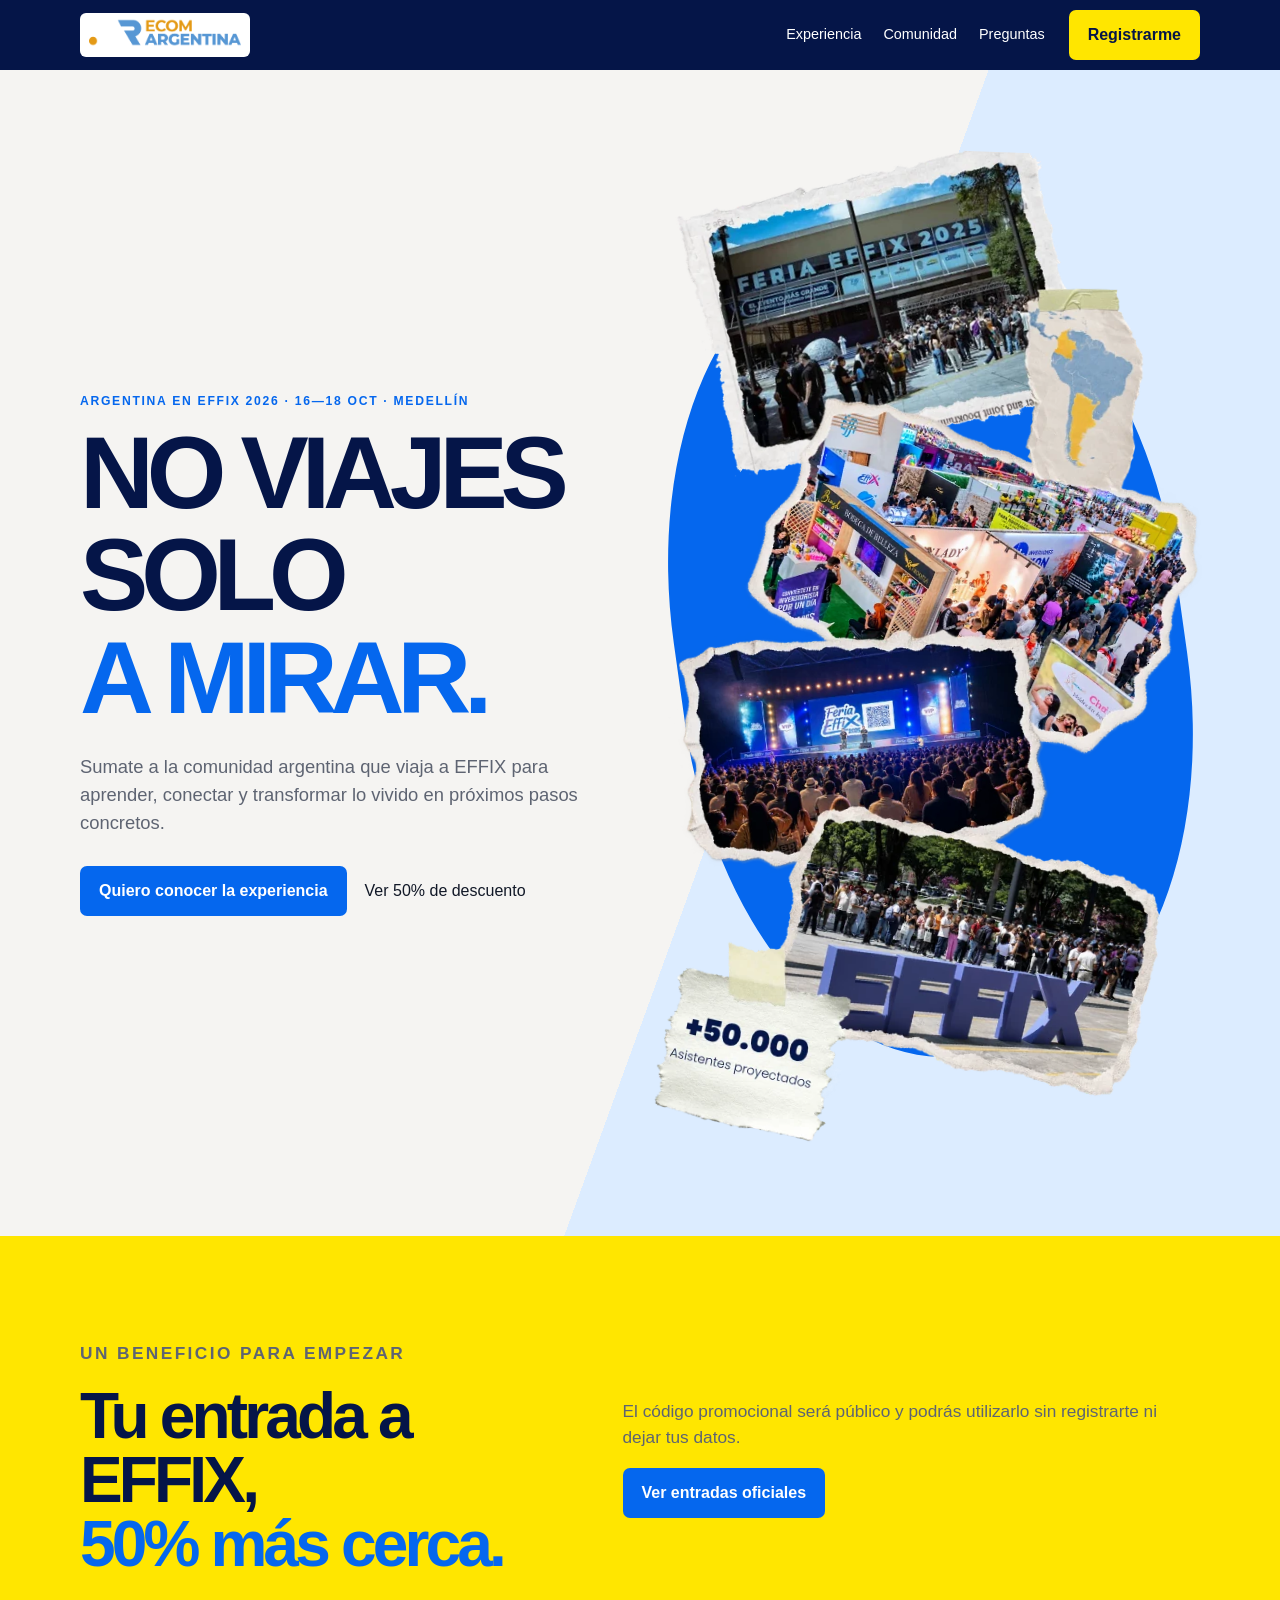
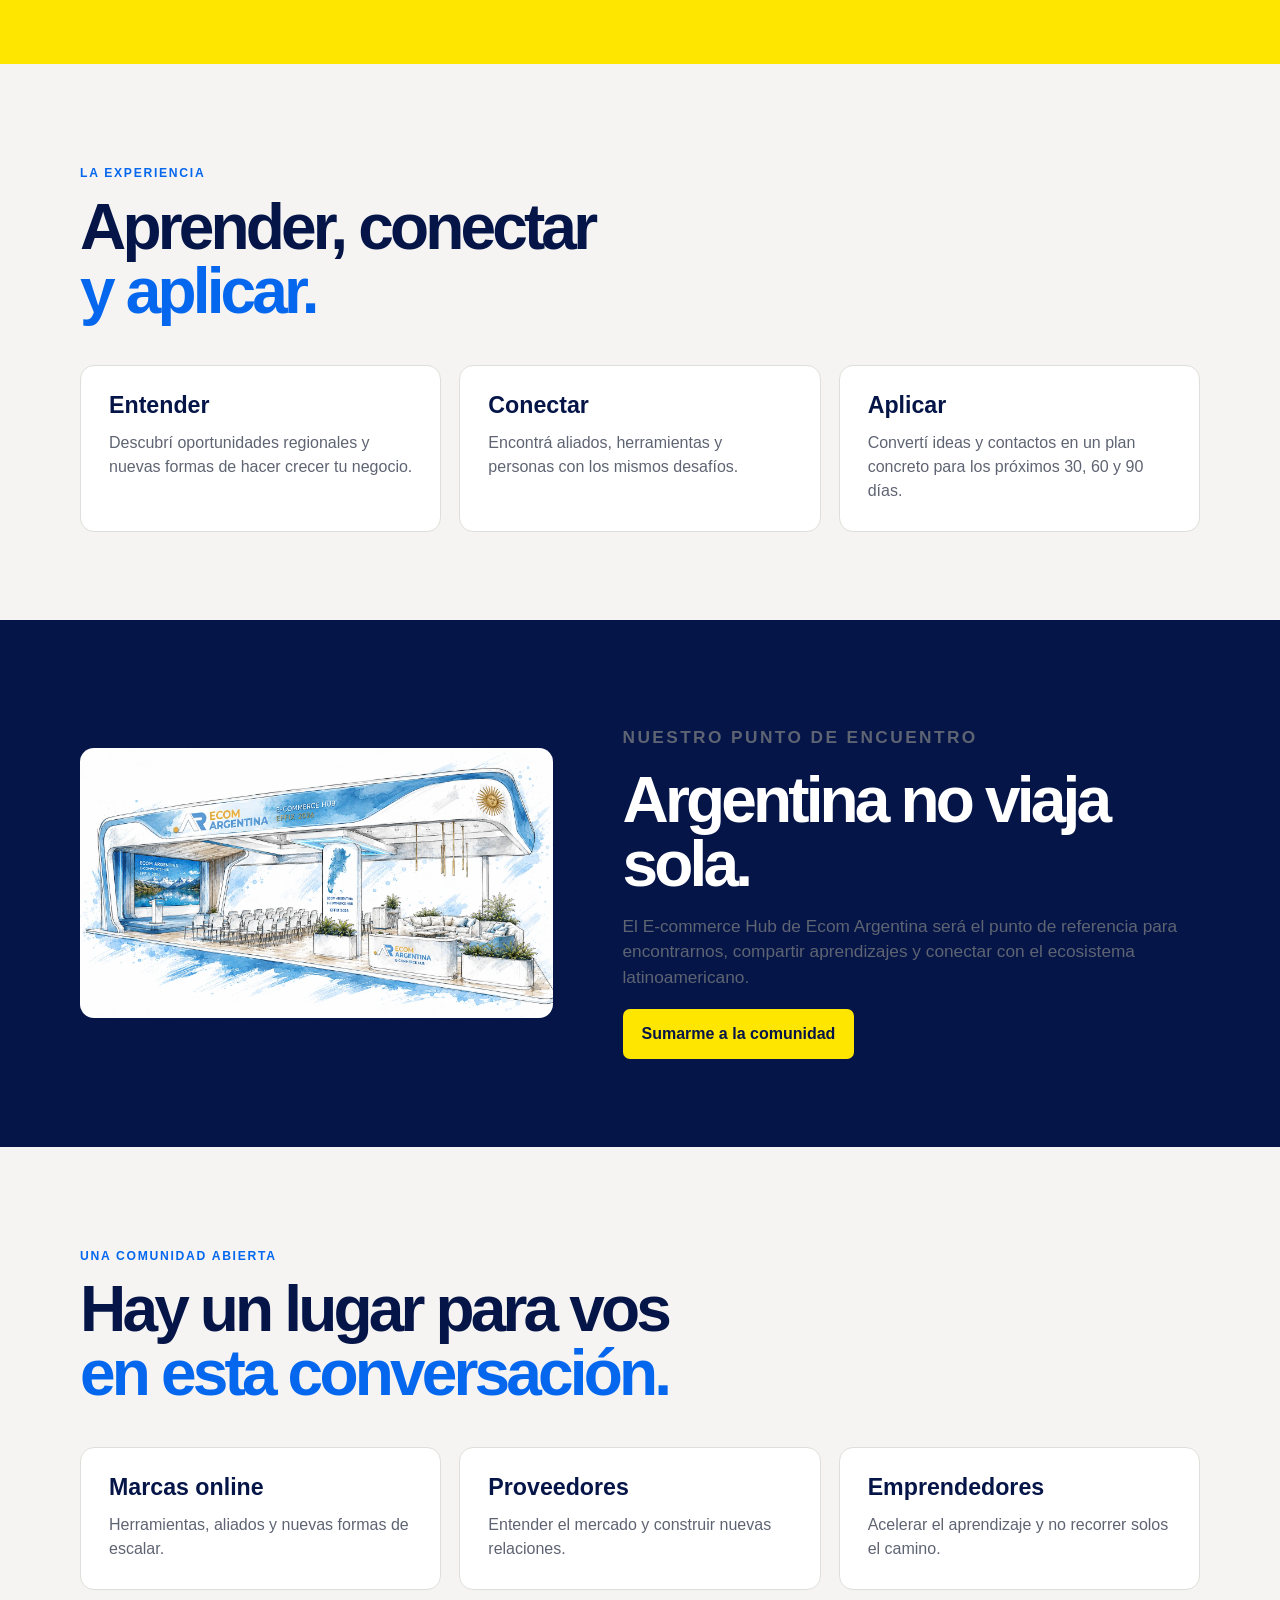
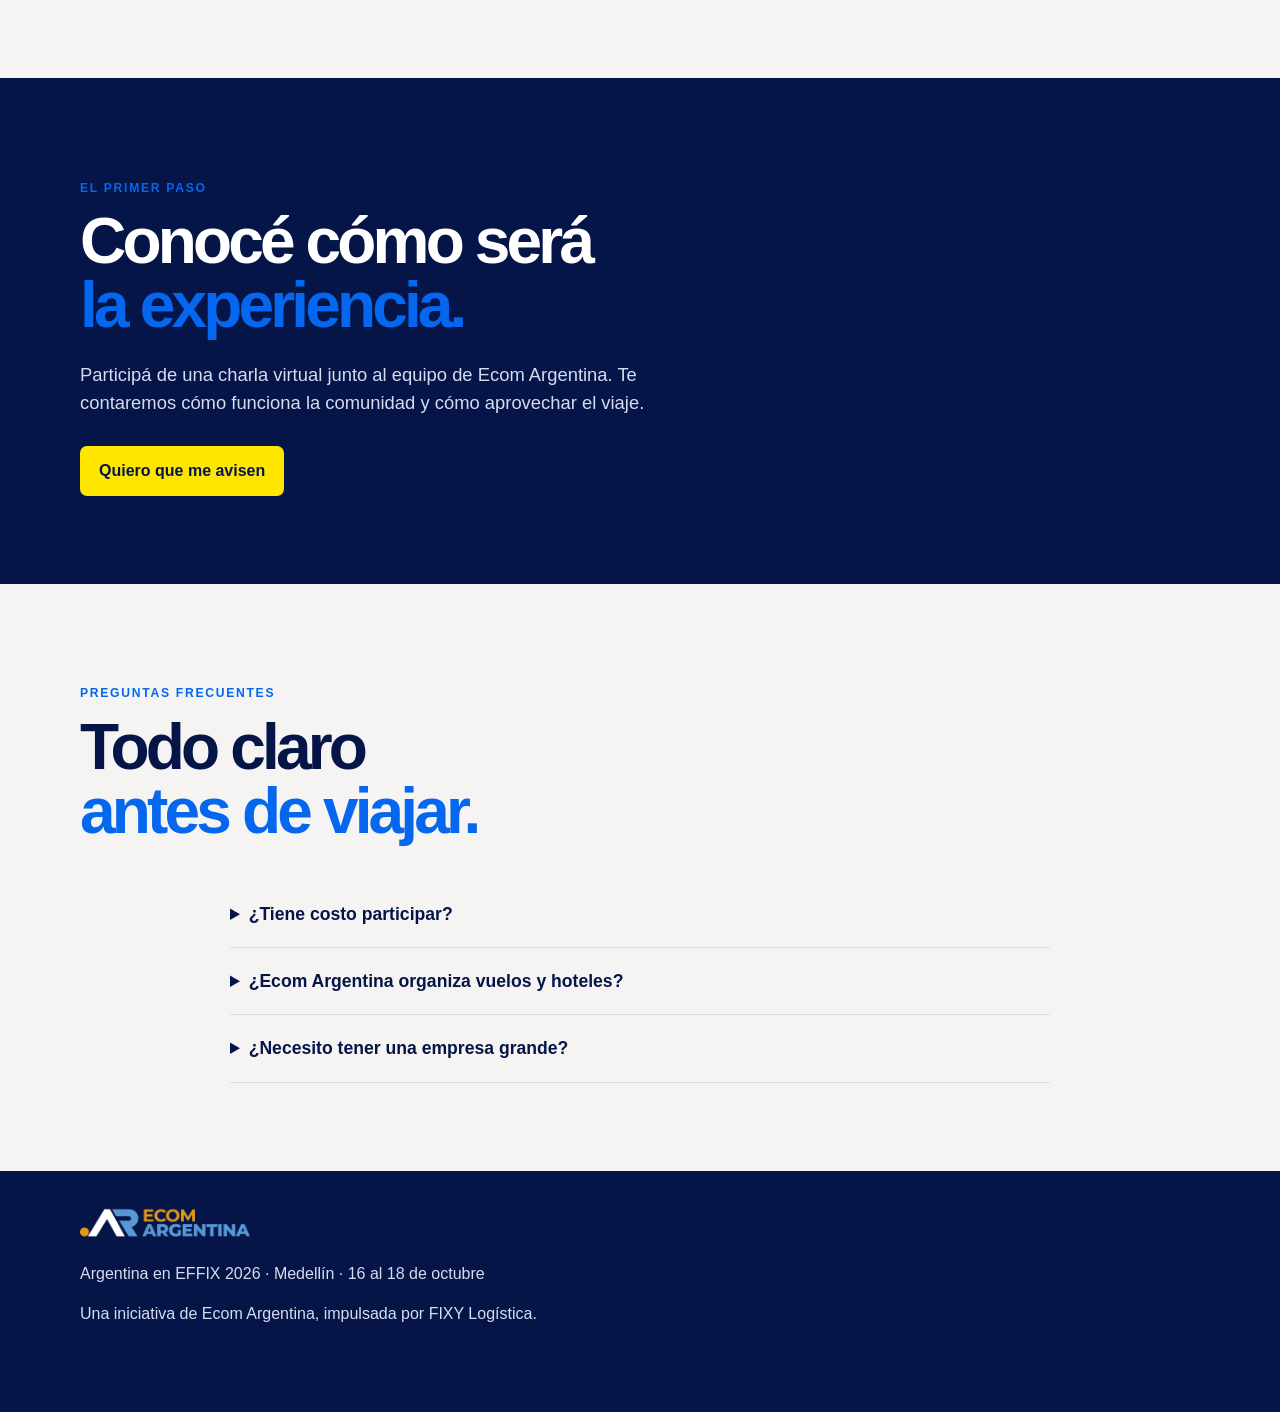
==== effix/index.html @ e2b432b7 "Mapa oficial en /pages, landing /effix, imagenes del roadmap y optimizacion de videos e imagenes" ====
<!doctype html>
<html lang="es">
<head>
  <meta charset="utf-8">
  <meta name="viewport" content="width=device-width, initial-scale=1">
  <meta name="description" content="Argentina en EFFIX 2026: una comunidad para viajar a Medellín, aprender, conectar y volver con ideas concretas.">
  <title>Argentina en EFFIX 2026 | Ecom Argentina</title>
  <link rel="canonical" href="https://ecomargentina.com/effix/">
  <meta property="og:type" content="website">
  <meta property="og:site_name" content="Ecom Argentina">
  <meta property="og:title" content="Argentina en EFFIX 2026">
  <meta property="og:description" content="Sumate a la comunidad argentina que viaja a EFFIX 2026 en Medellín: aprender, conectar y volver con un plan concreto.">
  <meta property="og:url" content="https://ecomargentina.com/effix/">
  <meta property="og:image" content="https://ecomargentina.com/effix/assets/effix-collage.webp">
  <meta name="twitter:card" content="summary_large_image">
  <style>
    :root { --navy:#051548; --blue:#0567ee; --yellow:#ffe600; --ink:#111827; --muted:#5e6472; --paper:#f5f4f2; --white:#fff; --line:#dededa; }
    * { box-sizing:border-box; }
    html { scroll-behavior:smooth; }
    body { margin:0; color:var(--ink); background:var(--paper); font-family:Arial,sans-serif; line-height:1.5; }
    a { color:inherit; text-decoration:none; }
    img { display:block; max-width:100%; }
    .shell { width:min(1120px,calc(100% - 36px)); margin:auto; }
    header { position:sticky; top:0; z-index:5; background:var(--navy); color:var(--white); }
    .nav { min-height:70px; display:flex; align-items:center; gap:24px; }
    .logo { width:170px; padding:5px 9px; border-radius:6px; background:var(--white); }
    nav { margin-left:auto; display:flex; gap:22px; font-size:.9rem; }
    .button { display:inline-block; padding:13px 19px; border-radius:7px; background:var(--blue); color:var(--white); font-weight:800; }
    .yellow { background:var(--yellow); color:var(--navy); }
    .hero { padding:80px 0 90px; background:linear-gradient(110deg,var(--paper) 0 58%,#dcecff 58%); }
    .hero-grid { display:grid; grid-template-columns:1fr 1fr; align-items:center; gap:42px; }
    .eyebrow { color:var(--blue); font-size:.76rem; font-weight:900; letter-spacing:.14em; }
    h1,h2,h3 { margin:0; color:var(--navy); line-height:1; }
    h1 { font-size:clamp(3.7rem,8vw,7.2rem); text-transform:uppercase; letter-spacing:-.07em; }
    h1 span,h2 span { color:var(--blue); }
    h2 { font-size:clamp(2.3rem,5vw,4.8rem); letter-spacing:-.06em; }
    .lead { max-width:610px; margin:24px 0 30px; color:var(--muted); font-size:1.15rem; }
    .actions { display:flex; flex-wrap:wrap; gap:18px; align-items:center; }
    .hero-art { position:relative; }
    .hero-art::before { content:""; position:absolute; inset:9% 3%; border-radius:45%; background:var(--blue); transform:rotate(-8deg); }
    .hero-art img { position:relative; z-index:1; width:min(100%,540px); margin:auto; transform:rotate(2deg); }
    section { padding:88px 0; }
    .yellow-band { background:var(--yellow); }
    .dark { background:var(--navy); color:var(--white); }
    .dark h2,.dark h3 { color:var(--white); }
    .grid { display:grid; grid-template-columns:repeat(3,1fr); gap:18px; margin-top:42px; }
    .card { padding:28px; background:var(--white); border:1px solid var(--line); border-radius:14px; }
    .dark .card { background:#10235e; border-color:#30447d; }
    .card h3 { margin-bottom:14px; font-size:1.45rem; }
    .card p { margin:0; color:var(--muted); }
    .dark .card p { color:#d6dcf0; }
    .split { display:grid; grid-template-columns:.9fr 1.1fr; gap:70px; align-items:center; }
    .split p { color:var(--muted); font-size:1.08rem; }
    .feature-image { width:100%; border-radius:14px; }
    .faq { max-width:820px; margin:38px auto 0; }
    details { padding:20px 0; border-bottom:1px solid var(--line); }
    summary { cursor:pointer; color:var(--navy); font-weight:800; font-size:1.1rem; }
    details p { color:var(--muted); }
    footer { padding:36px 0 70px; background:var(--navy); color:#d6dcf0; }
    footer img { width:170px; margin-bottom:18px; }
    @media (max-width:760px) { nav { display:none; } .hero { padding-top:48px; } .hero-grid,.split { grid-template-columns:1fr; } .grid { grid-template-columns:1fr; } h1 { font-size:clamp(3.3rem,17vw,5.4rem); } section { padding:68px 0; } }
  </style>
</head>
<body>
  <header><div class="shell nav"><a href="#inicio"><img class="logo" src="assets/ecomarg-logo.png" alt="Ecom Argentina"></a><nav><a href="#experiencia">Experiencia</a><a href="#comunidad">Comunidad</a><a href="#preguntas">Preguntas</a></nav><a class="button yellow" href="#charlas">Registrarme</a></div></header>
  <main id="inicio">
    <section class="hero"><div class="shell hero-grid"><div><p class="eyebrow">ARGENTINA EN EFFIX 2026 · 16—18 OCT · MEDELLÍN</p><h1>No viajes solo<br><span>a mirar.</span></h1><p class="lead">Sumate a la comunidad argentina que viaja a EFFIX para aprender, conectar y transformar lo vivido en próximos pasos concretos.</p><div class="actions"><a class="button" href="#charlas">Quiero conocer la experiencia</a><a href="#descuento">Ver 50% de descuento</a></div></div><div class="hero-art"><img src="assets/effix-collage.webp" alt="Experiencia EFFIX en Medellín"></div></div></section>
    <section id="descuento" class="yellow-band"><div class="shell split"><div><p class="eyebrow">UN BENEFICIO PARA EMPEZAR</p><h2>Tu entrada a EFFIX,<br><span>50% más cerca.</span></h2></div><div><p>El código promocional será público y podrás utilizarlo sin registrarte ni dejar tus datos.</p><a class="button" href="https://feriaeffix.com/" target="_blank" rel="noopener">Ver entradas oficiales</a></div></div></section>
    <section id="experiencia"><div class="shell"><p class="eyebrow">LA EXPERIENCIA</p><h2>Aprender, conectar<br><span>y aplicar.</span></h2><div class="grid"><article class="card"><h3>Entender</h3><p>Descubrí oportunidades regionales y nuevas formas de hacer crecer tu negocio.</p></article><article class="card"><h3>Conectar</h3><p>Encontrá aliados, herramientas y personas con los mismos desafíos.</p></article><article class="card"><h3>Aplicar</h3><p>Convertí ideas y contactos en un plan concreto para los próximos 30, 60 y 90 días.</p></article></div></div></section>
    <section class="dark"><div class="shell split"><img class="feature-image" src="assets/hub-stand.webp" alt="E-commerce Hub de Ecom Argentina en EFFIX"><div><p class="eyebrow">NUESTRO PUNTO DE ENCUENTRO</p><h2>Argentina no viaja sola.</h2><p>El E-commerce Hub de Ecom Argentina será el punto de referencia para encontrarnos, compartir aprendizajes y conectar con el ecosistema latinoamericano.</p><a class="button yellow" href="#charlas">Sumarme a la comunidad</a></div></div></section>
    <section id="comunidad"><div class="shell"><p class="eyebrow">UNA COMUNIDAD ABIERTA</p><h2>Hay un lugar para vos<br><span>en esta conversación.</span></h2><div class="grid"><article class="card"><h3>Marcas online</h3><p>Herramientas, aliados y nuevas formas de escalar.</p></article><article class="card"><h3>Proveedores</h3><p>Entender el mercado y construir nuevas relaciones.</p></article><article class="card"><h3>Emprendedores</h3><p>Acelerar el aprendizaje y no recorrer solos el camino.</p></article></div></div></section>
    <section id="charlas" class="dark"><div class="shell"><p class="eyebrow">EL PRIMER PASO</p><h2>Conocé cómo será<br><span>la experiencia.</span></h2><p class="lead" style="color:#d6dcf0">Participá de una charla virtual junto al equipo de Ecom Argentina. Te contaremos cómo funciona la comunidad y cómo aprovechar el viaje.</p><a class="button yellow" href="https://wa.me/5491126083975?text=Hola%2C%20quiero%20que%20me%20avisen%20las%20pr%C3%B3ximas%20fechas" target="_blank" rel="noopener">Quiero que me avisen</a></div></section>
    <section id="preguntas"><div class="shell"><p class="eyebrow">PREGUNTAS FRECUENTES</p><h2>Todo claro<br><span>antes de viajar.</span></h2><div class="faq"><details><summary>¿Tiene costo participar?</summary><p>No. La participación es gratuita. Cada persona cubre sus gastos de viaje, alojamiento, traslados y entrada.</p></details><details><summary>¿Ecom Argentina organiza vuelos y hoteles?</summary><p>No funciona como agencia de viajes. Compartiremos tips y recomendaciones para ayudarte a organizarte.</p></details><details><summary>¿Necesito tener una empresa grande?</summary><p>No. La comunidad está abierta a marcas, proveedores, pymes y emprendedores argentinos.</p></details></div></div></section>
  </main>
  <footer><div class="shell"><img src="assets/ecomarg-logo.png" alt="Ecom Argentina"><p>Argentina en EFFIX 2026 · Medellín · 16 al 18 de octubre</p><p>Una iniciativa de Ecom Argentina, impulsada por FIXY Logística.</p></div></footer>
</body>
</html>
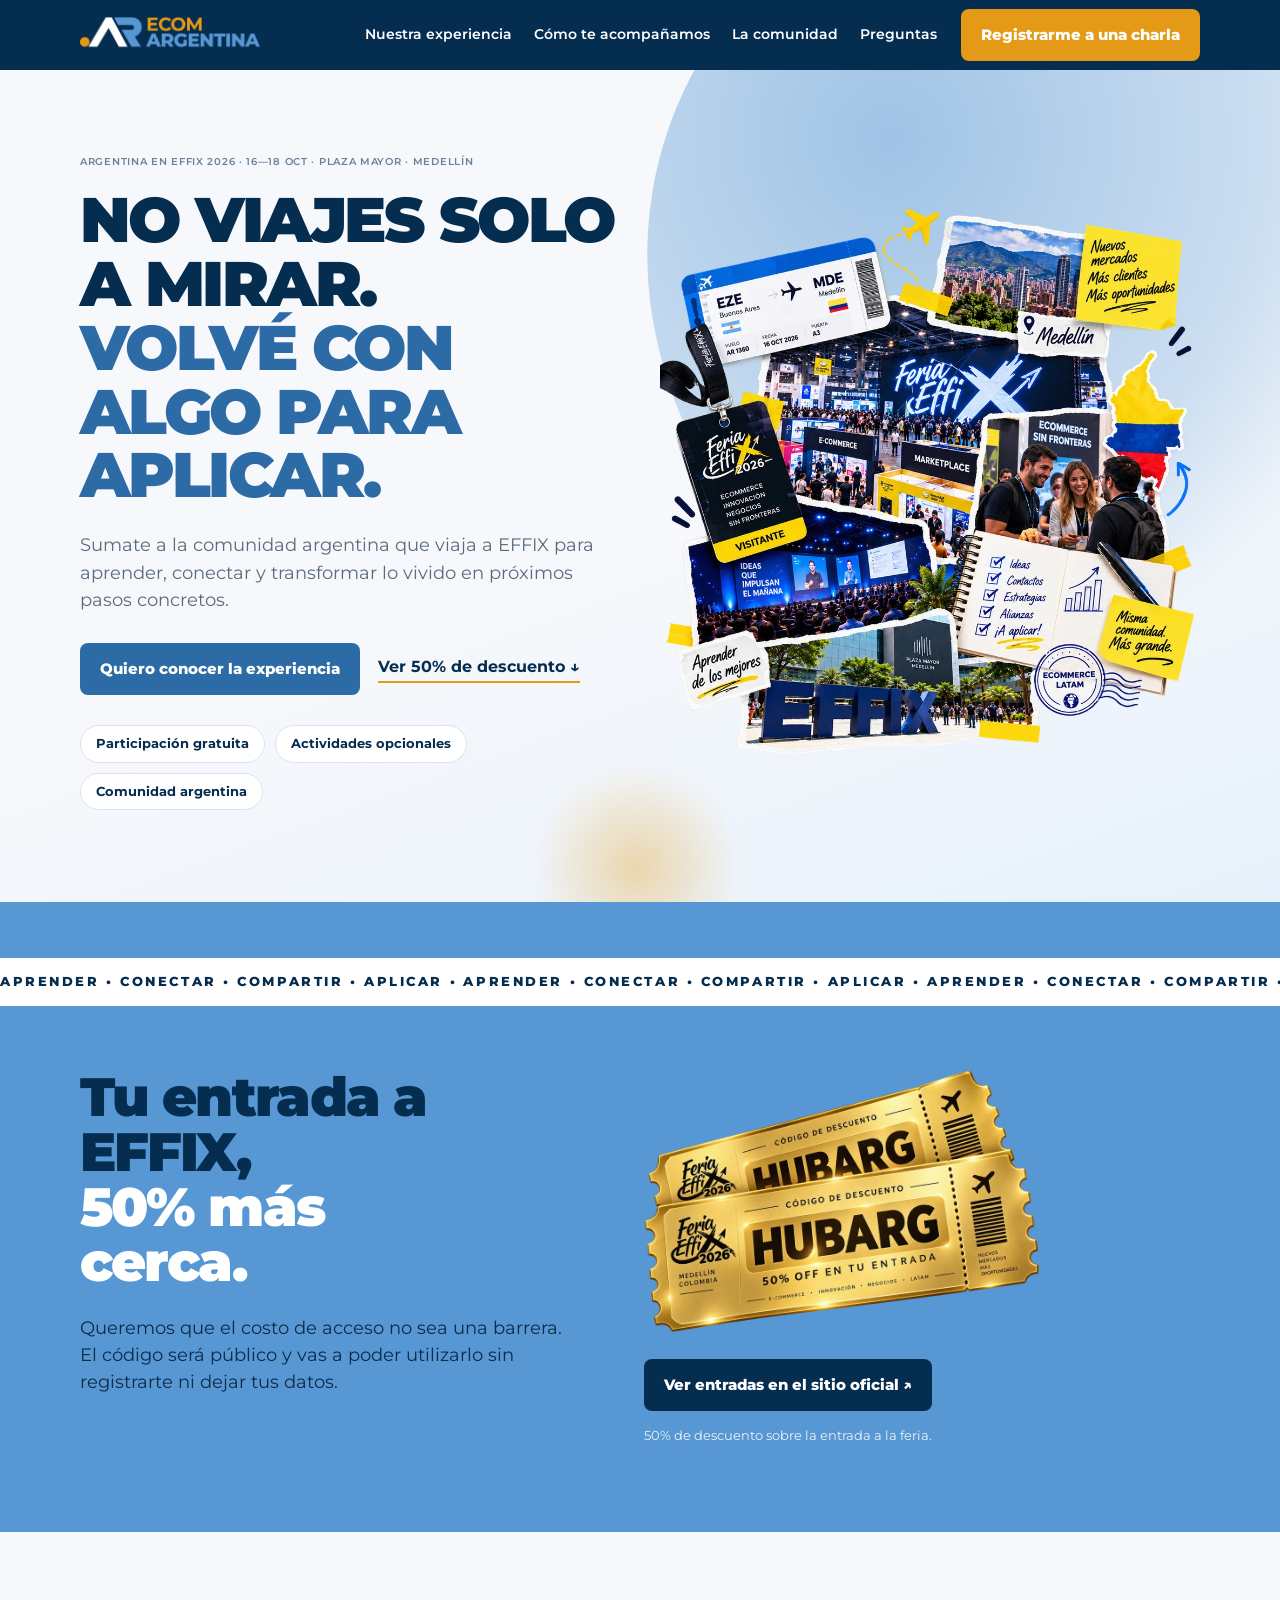
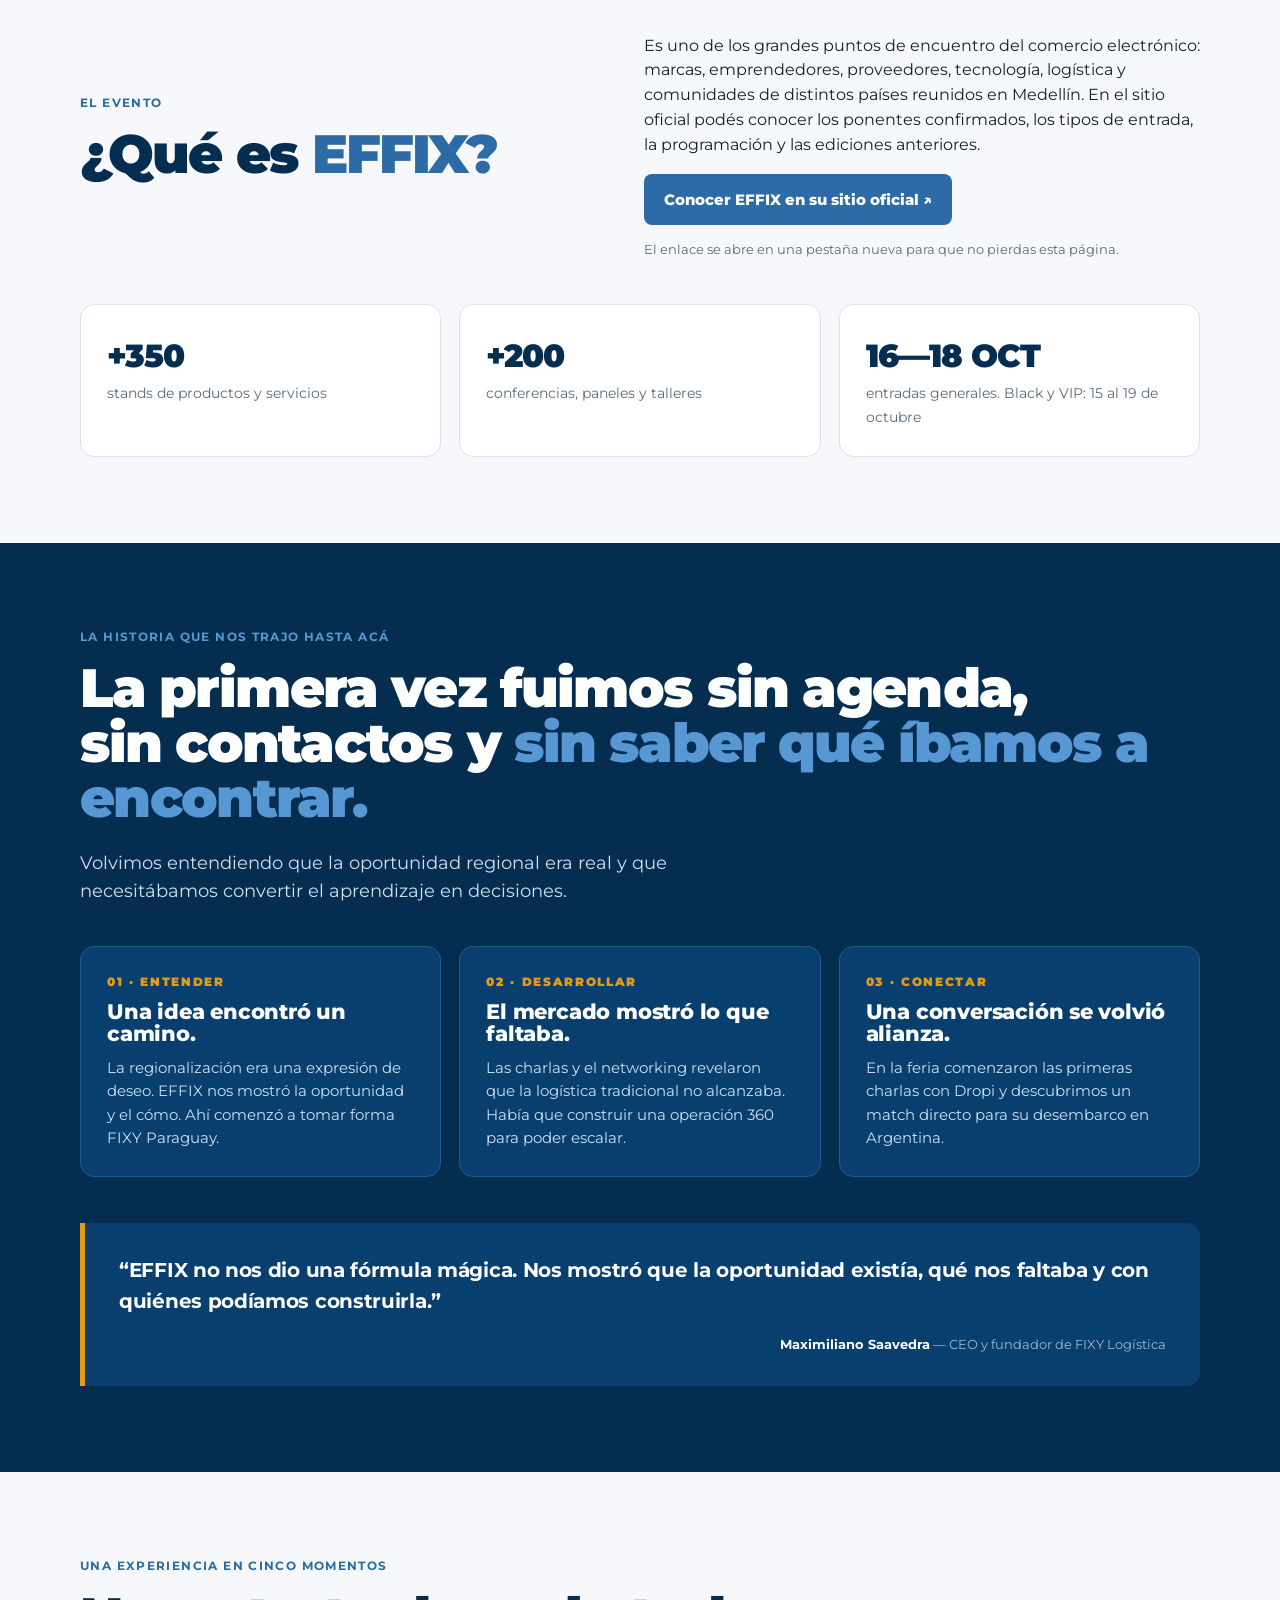
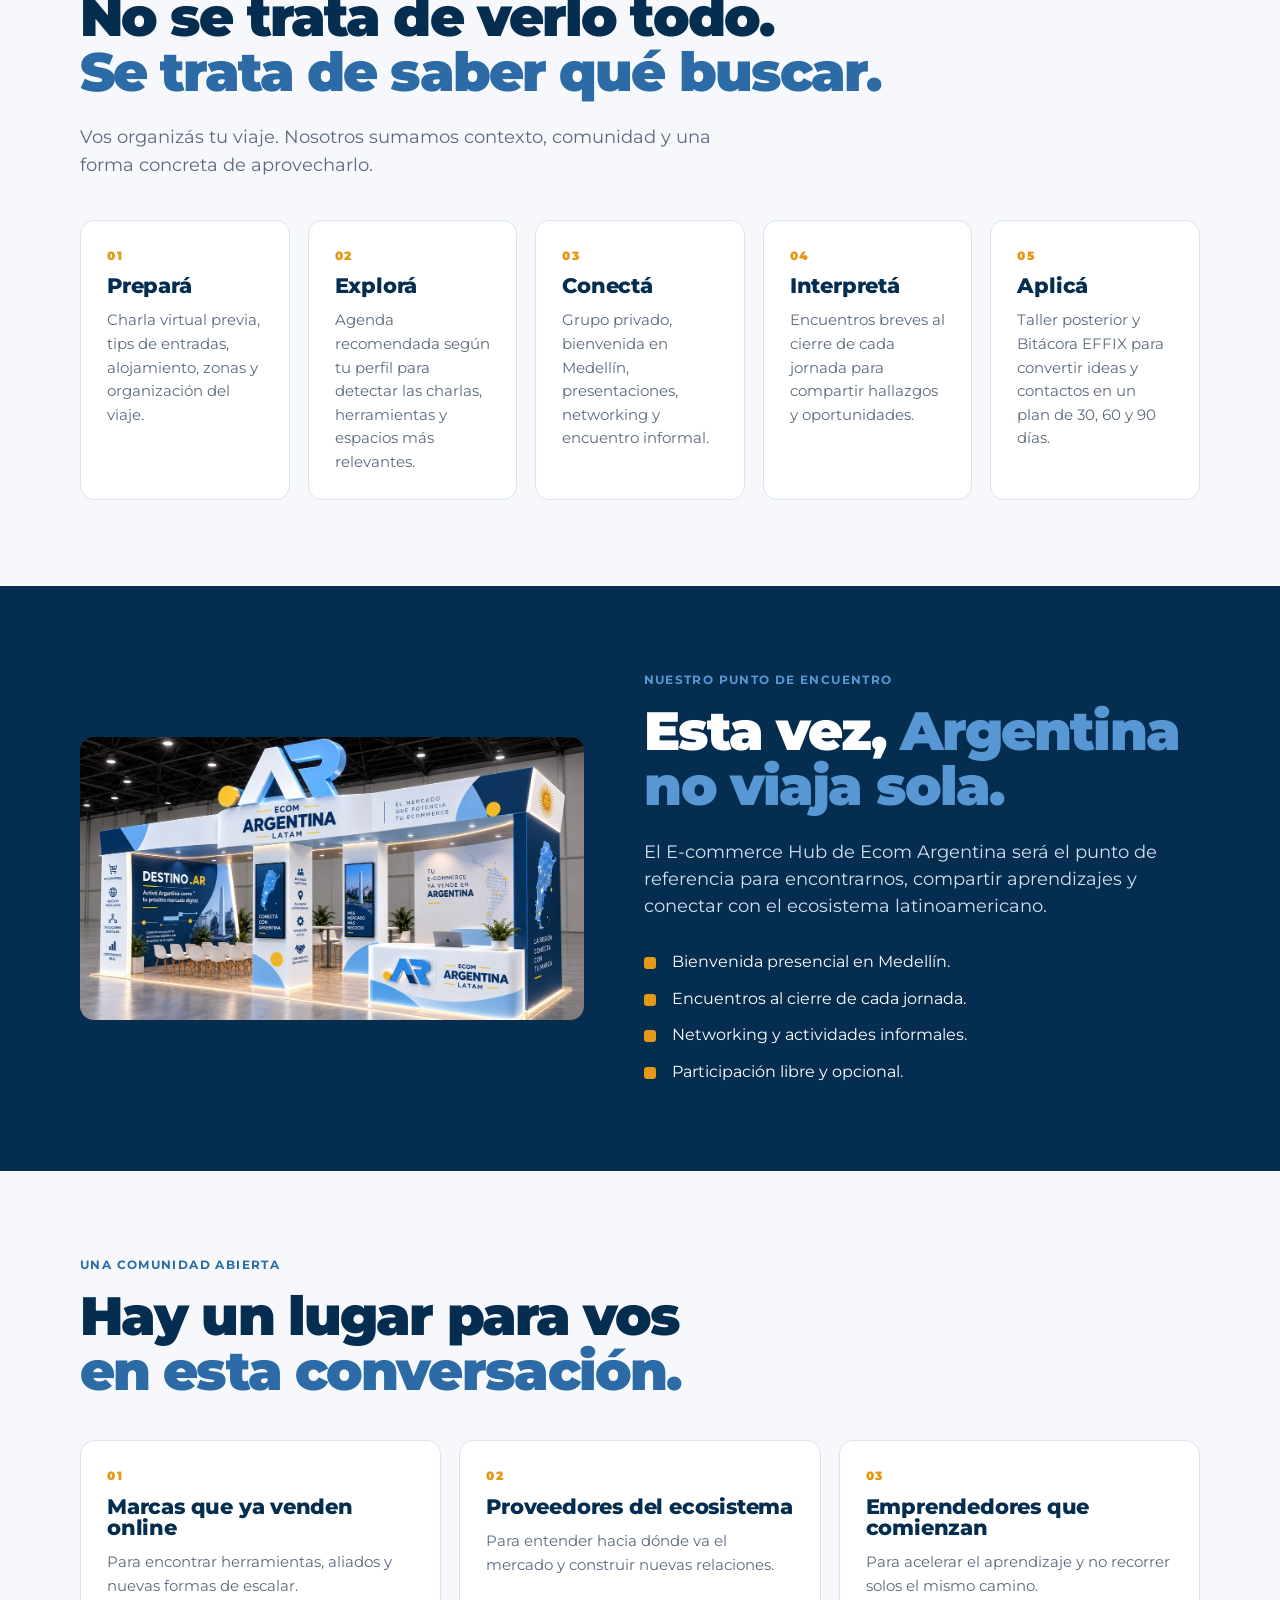
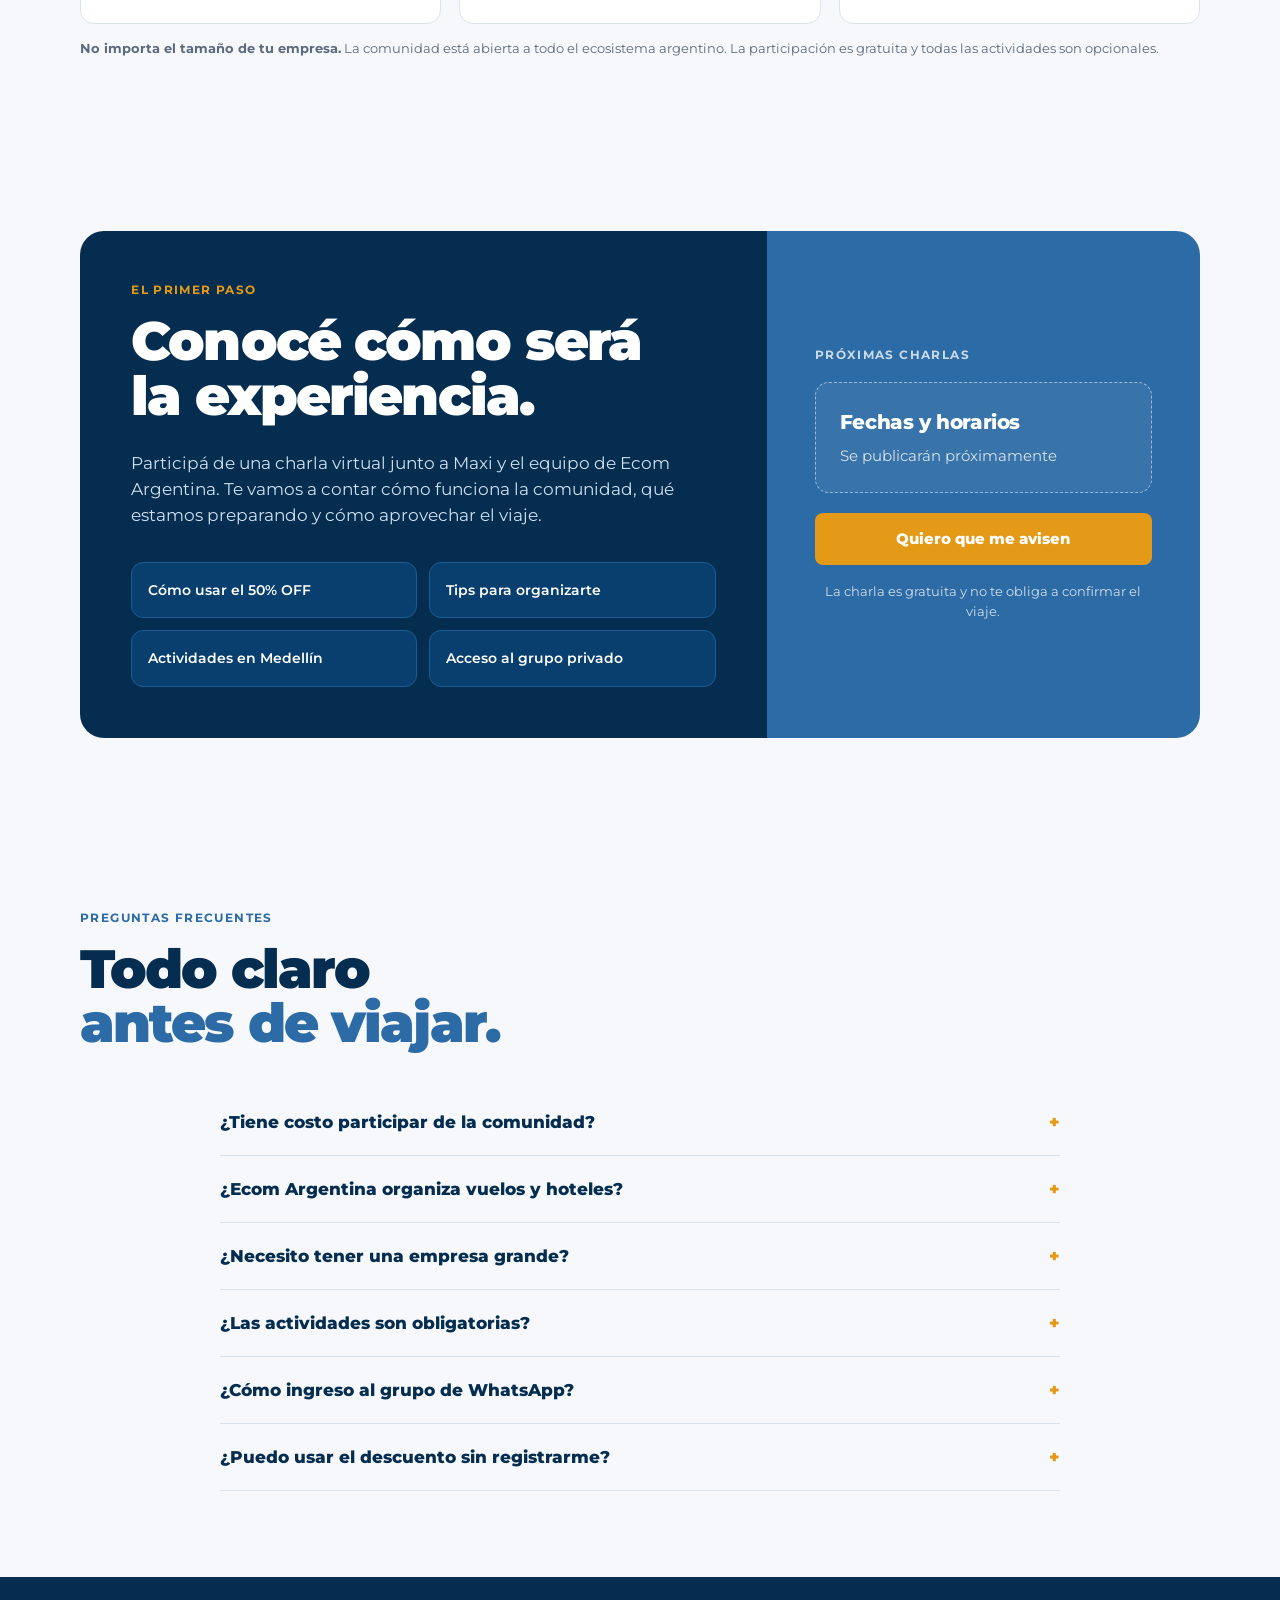
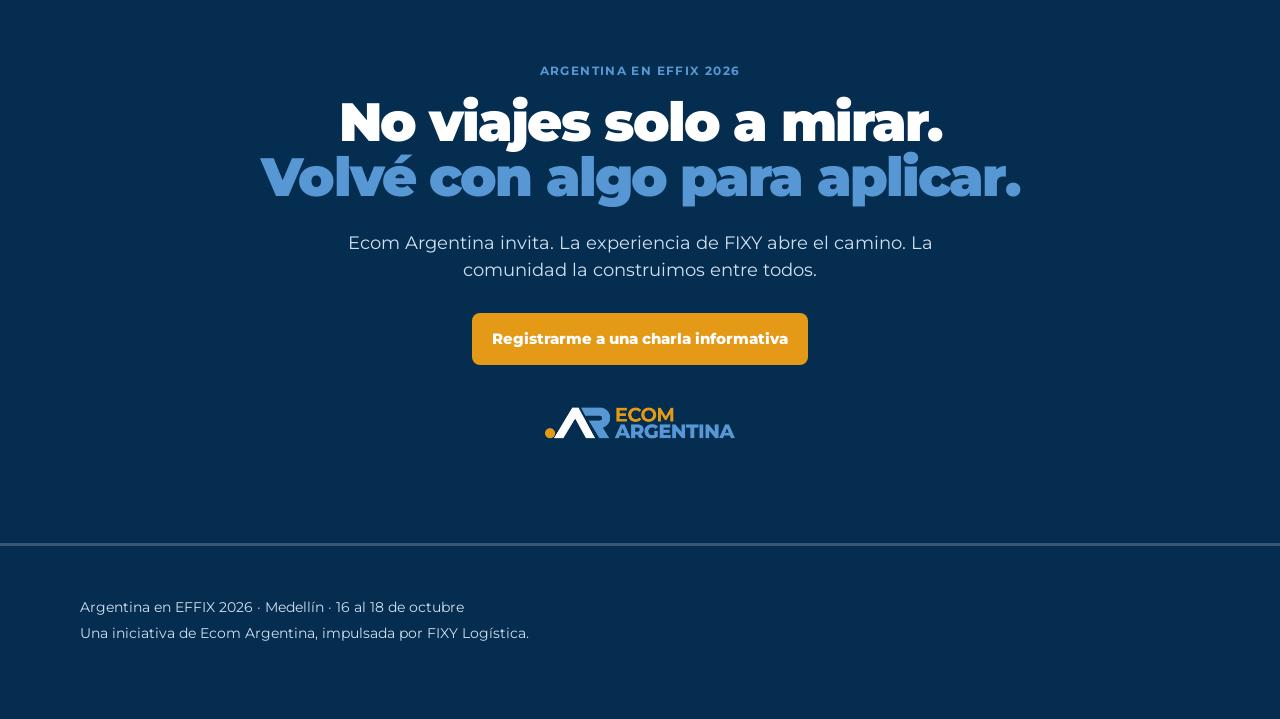
==== commit 65aab5b7: "Landing /effix: contenido completo, colores de marca, imagenes optimizadas y banner animado" ====
--- a/effix/index.html
+++ b/effix/index.html
@@ -3,75 +3,524 @@
 <head>
   <meta charset="utf-8">
   <meta name="viewport" content="width=device-width, initial-scale=1">
-  <meta name="description" content="Argentina en EFFIX 2026: una comunidad para viajar a Medellín, aprender, conectar y volver con ideas concretas.">
+  <meta name="description" content="Argentina en EFFIX 2026: una comunidad argentina que viaja a Medellín para aprender, conectar y volver con un plan concreto para aplicar.">
   <title>Argentina en EFFIX 2026 | Ecom Argentina</title>
   <link rel="canonical" href="https://ecomargentina.com/effix/">
   <meta property="og:type" content="website">
   <meta property="og:site_name" content="Ecom Argentina">
   <meta property="og:title" content="Argentina en EFFIX 2026">
-  <meta property="og:description" content="Sumate a la comunidad argentina que viaja a EFFIX 2026 en Medellín: aprender, conectar y volver con un plan concreto.">
+  <meta property="og:description" content="No viajes solo a mirar. Volvé con algo para aplicar. Sumate a la comunidad argentina que viaja a EFFIX 2026 en Medellín.">
   <meta property="og:url" content="https://ecomargentina.com/effix/">
-  <meta property="og:image" content="https://ecomargentina.com/effix/assets/effix-collage.webp">
+  <meta property="og:image" content="https://ecomargentina.com/effix/assets/stand-AR.webp">
   <meta name="twitter:card" content="summary_large_image">
+  <link rel="preconnect" href="https://fonts.googleapis.com">
+  <link rel="preconnect" href="https://fonts.gstatic.com" crossorigin>
+  <link rel="stylesheet" href="https://fonts.googleapis.com/css2?family=Montserrat:wght@400;500;600;700;800;900&display=swap">
   <style>
-    :root { --navy:#051548; --blue:#0567ee; --yellow:#ffe600; --ink:#111827; --muted:#5e6472; --paper:#f5f4f2; --white:#fff; --line:#dededa; }
+    :root { --navy:#052d50; --blue:#5797d4; --blue-ink:#2c6ba5; --orange:#e49a16; --soft:#e7f1fb; --ink:#12202e; --muted:#5b6a7d; --paper:#f6f8fb; --white:#fff; --line:#dbe3ed; }
     * { box-sizing:border-box; }
     html { scroll-behavior:smooth; }
-    body { margin:0; color:var(--ink); background:var(--paper); font-family:Arial,sans-serif; line-height:1.5; }
+    body { margin:0; color:var(--ink); background:var(--paper); font-family:'Montserrat',Arial,Helvetica,sans-serif; line-height:1.55; }
     a { color:inherit; text-decoration:none; }
     img { display:block; max-width:100%; }
     .shell { width:min(1120px,calc(100% - 36px)); margin:auto; }
+
+    /* Header */
     header { position:sticky; top:0; z-index:5; background:var(--navy); color:var(--white); }
     .nav { min-height:70px; display:flex; align-items:center; gap:24px; }
-    .logo { width:170px; padding:5px 9px; border-radius:6px; background:var(--white); }
-    nav { margin-left:auto; display:flex; gap:22px; font-size:.9rem; }
-    .button { display:inline-block; padding:13px 19px; border-radius:7px; background:var(--blue); color:var(--white); font-weight:800; }
-    .yellow { background:var(--yellow); color:var(--navy); }
-    .hero { padding:80px 0 90px; background:linear-gradient(110deg,var(--paper) 0 58%,#dcecff 58%); }
-    .hero-grid { display:grid; grid-template-columns:1fr 1fr; align-items:center; gap:42px; }
-    .eyebrow { color:var(--blue); font-size:.76rem; font-weight:900; letter-spacing:.14em; }
-    h1,h2,h3 { margin:0; color:var(--navy); line-height:1; }
-    h1 { font-size:clamp(3.7rem,8vw,7.2rem); text-transform:uppercase; letter-spacing:-.07em; }
-    h1 span,h2 span { color:var(--blue); }
-    h2 { font-size:clamp(2.3rem,5vw,4.8rem); letter-spacing:-.06em; }
-    .lead { max-width:610px; margin:24px 0 30px; color:var(--muted); font-size:1.15rem; }
-    .actions { display:flex; flex-wrap:wrap; gap:18px; align-items:center; }
-    .hero-art { position:relative; }
-    .hero-art::before { content:""; position:absolute; inset:9% 3%; border-radius:45%; background:var(--blue); transform:rotate(-8deg); }
-    .hero-art img { position:relative; z-index:1; width:min(100%,540px); margin:auto; transform:rotate(2deg); }
-    section { padding:88px 0; }
-    .yellow-band { background:var(--yellow); }
+    .logo { width:180px; }
+    nav { margin-left:auto; display:flex; gap:22px; font-size:.86rem; font-weight:600; }
+    nav a:hover { color:var(--orange); }
+
+    /* Botones */
+    .button { display:inline-block; padding:14px 20px; border-radius:8px; background:var(--blue-ink); color:var(--white); font-weight:800; font-size:.95rem; }
+    .button:hover { filter:brightness(1.08); }
+    .yellow { background:var(--orange); color:var(--white); }
+    .ghost { font-weight:700; color:var(--navy); border-bottom:2px solid var(--orange); padding-bottom:2px; }
+    .dark .ghost { color:var(--white); }
+
+    /* Tipografía */
+    h1,h2,h3 { margin:0; color:var(--navy); line-height:1.02; }
+    h1 { font-size:clamp(2.6rem,4.9vw,4.3rem); text-transform:uppercase; letter-spacing:-.04em; font-weight:900; }
+    h2 { font-size:clamp(2rem,4.2vw,3.6rem); letter-spacing:-.035em; font-weight:900; }
+    h3 { font-size:1.3rem; font-weight:800; letter-spacing:-.01em; }
+    h1 span,h2 span { color:var(--blue-ink); }
+    .dark h1 span,.dark h2 span { color:var(--blue); }
+    .eyebrow { margin:0 0 14px; color:var(--blue-ink); font-size:.72rem; font-weight:700; letter-spacing:.12em; text-transform:uppercase; }
+    .eyebrow--hero { margin-bottom:18px; font-size:.63rem; font-weight:600; letter-spacing:.07em; white-space:nowrap; color:#6b8199; }
+    .dark .eyebrow { color:var(--blue); }
+    .lead { max-width:680px; margin:24px 0 30px; color:var(--muted); font-size:1.1rem; }
+    .dark .lead { color:#cfe0f0; }
+    .note { margin:14px 0 0; color:var(--muted); font-size:.84rem; }
+    .dark .note { color:#9fb8ce; }
+
+    section { padding:86px 0; }
     .dark { background:var(--navy); color:var(--white); }
     .dark h2,.dark h3 { color:var(--white); }
+    .soft-band { background:#5797d4; padding-top:56px; }
+    .soft-band h2 { color:var(--navy); }
+    .soft-band p { color:#0d2c47; }
+    .soft-band .lead { color:#0d2c47; }
+
+    .soft-band .note { color:rgba(255,255,255,.88); }
+    .soft-band .button { background:var(--navy); }
+    .soft-band .badge { background:var(--navy); }
+    .soft-band .badge--off { background:var(--orange); color:var(--white); }
+    .soft-band h2 span { color:var(--white); }
+
+    /* Hero */
+    .hero { position:relative; overflow:hidden; padding:84px 0 92px; background:linear-gradient(160deg,var(--paper) 0 55%,var(--soft) 100%); }
+    /* formas de fondo del hero */
+    .hero::before {
+      content:""; position:absolute; z-index:0; pointer-events:none;
+      width:780px; height:780px; right:-150px; top:-190px;
+      transform:rotate(-10deg);
+      border-radius:46% 54% 52% 48% / 48% 42% 58% 52%;
+      background:radial-gradient(circle at 34% 30%, rgba(87,151,212,.55), rgba(87,151,212,.26) 52%, rgba(87,151,212,0) 73%);
+    }
+    .hero::after {
+      content:""; position:absolute; z-index:0; pointer-events:none;
+      width:210px; height:210px; right:42%; bottom:-70px;
+      border-radius:50%;
+      background:radial-gradient(circle, rgba(228,154,22,.34), rgba(228,154,22,0) 70%);
+    }
+    .hero .shell { position:relative; z-index:1; }
+    .hero-grid { display:grid; grid-template-columns:1fr 1fr; gap:40px; align-items:center; }
+    .chips { display:flex; flex-wrap:wrap; gap:10px; margin-top:30px; }
+    .chip { padding:8px 15px; border:1px solid var(--line); border-radius:999px; background:var(--white); font-size:.8rem; font-weight:700; color:var(--navy); }
+    .actions { display:flex; flex-wrap:wrap; gap:18px; align-items:center; }
+
+    .hero-art { width:100%; max-width:560px; height:auto; margin-inline:auto; }
+    .hero-art-mob { display:none; }
+
+    /* Placeholder de imagen (queda disponible por si hace falta) */
+    .ph { display:grid; place-items:center; aspect-ratio:4/3; border:2px dashed #a9c3dd; border-radius:16px; background:var(--soft); color:#6d8aa6; text-align:center; padding:24px; }
+    .ph b { display:block; font-size:.82rem; font-weight:800; letter-spacing:.1em; text-transform:uppercase; }
+    .ph span { font-size:.78rem; }
+
+    /* Franja de descuento */
+    .badge-row { display:flex; flex-wrap:wrap; align-items:center; gap:14px; margin-bottom:22px; }
+    .badge { padding:7px 14px; border-radius:999px; background:var(--navy); color:var(--white); font-size:.72rem; font-weight:800; letter-spacing:.14em; }
+    .badge--off { background:var(--orange); color:var(--navy); }
+    .ticker { margin:0 0 44px; padding:14px 0; overflow:hidden; background:var(--white); }
+    .ticker__track { display:flex; width:max-content; animation:ticker-run 46s linear infinite; }
+    .ticker__track span { flex:0 0 auto; padding-right:.5em; white-space:nowrap; font-size:.8rem; font-weight:800; letter-spacing:.2em; color:var(--navy); }
+    @keyframes ticker-run { from { transform:translateX(0); } to { transform:translateX(-50%); } }
+    .ticker:hover .ticker__track { animation-play-state:paused; }
+    @media (prefers-reduced-motion: reduce) { .ticker__track { animation:none; } }
+    .split { display:grid; grid-template-columns:.95fr 1.05fr; gap:60px; align-items:center; }
+    .ticket { width:100%; max-width:400px; height:auto; margin:20px 0 24px; }
+    .code-box { margin:22px 0; padding:20px 22px; border:2px dashed rgba(5,45,80,.3); border-radius:12px; background:var(--white); }
+    .code-box b { display:block; font-size:.74rem; font-weight:900; letter-spacing:.14em; color:rgba(5,45,80,.6); }
+    .code-box strong { display:block; margin:6px 0 2px; font-size:1.35rem; font-weight:900; color:var(--navy); letter-spacing:-.02em; }
+    .code-box span { font-size:.8rem; color:rgba(5,45,80,.6); }
+
+    /* Stats */
+    .stats { display:grid; grid-template-columns:repeat(3,1fr); gap:18px; margin-top:44px; }
+    .stat { padding:26px; border:1px solid var(--line); border-radius:14px; background:var(--white); }
+    .dark .stat { background:#083f6e; border-color:#1d5c93; }
+    .stat b { display:block; font-size:2rem; font-weight:900; color:var(--navy); letter-spacing:-.03em; }
+    .dark .stat b { color:var(--white); }
+    .stat span { font-size:.9rem; color:var(--muted); }
+    .dark .stat span { color:#cfe0f0; }
+
+    /* Grillas de tarjetas */
     .grid { display:grid; grid-template-columns:repeat(3,1fr); gap:18px; margin-top:42px; }
-    .card { padding:28px; background:var(--white); border:1px solid var(--line); border-radius:14px; }
-    .dark .card { background:#10235e; border-color:#30447d; }
-    .card h3 { margin-bottom:14px; font-size:1.45rem; }
-    .card p { margin:0; color:var(--muted); }
-    .dark .card p { color:#d6dcf0; }
-    .split { display:grid; grid-template-columns:.9fr 1.1fr; gap:70px; align-items:center; }
-    .split p { color:var(--muted); font-size:1.08rem; }
-    .feature-image { width:100%; border-radius:14px; }
-    .faq { max-width:820px; margin:38px auto 0; }
+    .grid--5 { grid-template-columns:repeat(5,1fr); }
+    .card { padding:26px; background:var(--white); border:1px solid var(--line); border-radius:14px; }
+    .dark .card { background:#083f6e; border-color:#1d5c93; }
+    .card p { margin:12px 0 0; color:var(--muted); font-size:.95rem; }
+    .dark .card p { color:#cfe0f0; }
+    .num { display:block; margin-bottom:10px; font-size:.74rem; font-weight:900; letter-spacing:.14em; color:var(--orange); }
+    .dark .num { color:var(--orange); }
+
+    /* Cita */
+    blockquote { margin:46px 0 0; padding:32px 34px; border-left:5px solid var(--orange); background:var(--white); border-radius:0 14px 14px 0; }
+    .dark blockquote { background:#083f6e; }
+    blockquote p { margin:0; font-size:1.25rem; font-weight:700; color:var(--navy); letter-spacing:-.015em; }
+    .dark blockquote p { color:var(--white); }
+    blockquote footer { display:block; margin-top:18px; padding:0; background:none; text-align:right; font-size:.8rem; line-height:1.4; color:var(--muted); }
+    .dark blockquote footer { color:#9fb8ce; background:none; }
+    blockquote footer b { display:inline; font-size:.84rem; color:var(--navy); }
+    .dark blockquote footer b { color:var(--white); }
+
+    /* Listas con check */
+    .ticks { margin:26px 0 0; padding:0; list-style:none; display:grid; gap:12px; }
+    .ticks li { position:relative; padding-left:28px; font-size:1rem; }
+    .ticks li::before { content:""; position:absolute; left:0; top:.45em; width:12px; height:12px; border-radius:3px; background:var(--orange); }
+
+    /* Temas de la charla */
+    .topics { display:grid; grid-template-columns:repeat(4,1fr); gap:12px; margin:34px 0 0; padding:0; list-style:none; }
+    .topics li { padding:16px; border:1px solid #1d5c93; border-radius:12px; background:#083f6e; font-size:.9rem; font-weight:600; }
+
+    /* Seccion "El primer paso" */
+    .step-section { padding:86px 0; background:var(--paper); }
+    .step-grid { display:grid; grid-template-columns:1.3fr .82fr; border-radius:24px; overflow:hidden; }
+    .step-main { padding:clamp(32px,4vw,60px); background:var(--navy); color:var(--white); }
+    .step-main h2 { color:var(--white); }
+    .step-side { padding:clamp(32px,4vw,48px); background:var(--blue-ink); color:var(--white); display:flex; flex-direction:column; justify-content:center; }
+    .step-eyebrow { color:var(--orange); }
+    .step-eyebrow--side { color:rgba(255,255,255,.75); margin-bottom:18px; }
+    .step-text { max-width:620px; margin:26px 0 0; color:#cfe0f0; font-size:1.05rem; }
+    .step-main .topics { margin-top:34px; grid-template-columns:repeat(2,1fr); }
+    .step-main .topics li { background:#083f6e; border-color:#1d5c93; }
+    .step-box { padding:24px; border:1px dashed rgba(255,255,255,.5); border-radius:14px; background:rgba(255,255,255,.06); }
+    .step-box strong { display:block; font-size:1.25rem; font-weight:800; letter-spacing:-.02em; }
+    .step-box span { display:block; margin-top:6px; color:rgba(255,255,255,.8); font-size:.95rem; }
+    .step-cta { display:block; margin-top:20px; text-align:center; }
+    .step-note { margin:16px 0 0; text-align:center; font-size:.84rem; color:rgba(255,255,255,.78); }
+
+    /* FAQ */
+    .faq { max-width:840px; margin:38px auto 0; }
     details { padding:20px 0; border-bottom:1px solid var(--line); }
-    summary { cursor:pointer; color:var(--navy); font-weight:800; font-size:1.1rem; }
-    details p { color:var(--muted); }
-    footer { padding:36px 0 70px; background:var(--navy); color:#d6dcf0; }
-    footer img { width:170px; margin-bottom:18px; }
-    @media (max-width:760px) { nav { display:none; } .hero { padding-top:48px; } .hero-grid,.split { grid-template-columns:1fr; } .grid { grid-template-columns:1fr; } h1 { font-size:clamp(3.3rem,17vw,5.4rem); } section { padding:68px 0; } }
+    summary { cursor:pointer; color:var(--navy); font-weight:800; font-size:1.05rem; list-style:none; }
+    summary::-webkit-details-marker { display:none; }
+    summary::after { content:"+"; float:right; color:var(--orange); font-weight:900; }
+    details[open] summary::after { content:"−"; }
+    details p { margin:14px 0 0; color:var(--muted); }
+
+    /* Cierre */
+    .closing { text-align:center; }
+    .closing .lead { margin-inline:auto; }
+    .closing img { width:190px; margin:40px auto 0; }
+    .closing { padding-bottom:96px; }
+
+    body > footer { padding:46px 0 70px; background:var(--navy); color:#cfe0f0; font-size:.9rem; border-top:3px solid rgba(255,255,255,.2); }
+    body > footer p { margin:4px 0; }
+
+    @media (max-width:1080px) { .eyebrow__extra { display:none; } }
+    @media (max-width:900px) {
+      .grid,.grid--5,.stats,.topics { grid-template-columns:repeat(2,1fr); }
+    }
+    @media (max-width:760px) {
+      nav { display:none; }
+      /* 1 · boton del navbar mas chico para que entre la frase completa */
+      .nav { gap:12px; }
+      .logo { width:132px; }
+      .nav .button { margin-left:auto; }
+      .nav .button { padding:9px 12px; font-size:.72rem; line-height:1.15; border-radius:7px; }
+
+      /* 2 · en mobile va la imagen propia, despues del titulo */
+      .hero { padding:52px 0 60px; }
+      .hero::before { width:460px; height:460px; right:-150px; top:-40px; }
+      .hero::after { width:180px; height:180px; right:auto; left:-70px; bottom:auto; top:46%; }
+      .hero-art { display:none; }
+      .hero-art-mob { display:block; width:100%; max-width:440px; height:auto; margin:26px auto 6px; }
+      .hero .lead { margin-top:22px; }
+
+      .hero-grid,.split { grid-template-columns:1fr; gap:34px; }
+      .grid,.grid--5,.topics { grid-template-columns:1fr; }
+      .step-section { padding:64px 0; }
+      .step-grid { grid-template-columns:1fr; border-radius:20px; }
+      .step-main .topics { grid-template-columns:1fr; }
+
+      /* 3 · datos de EFFIX: dos arriba y uno abajo a lo ancho */
+      .stats { grid-template-columns:repeat(2,1fr); gap:12px; }
+      .stats .stat:last-child { grid-column:1 / -1; }
+      .stat { padding:20px; }
+      .stat b { font-size:1.6rem; }
+
+      section { padding:64px 0; }
+      blockquote { padding:24px; }
+      blockquote footer { text-align:left; }
+
+      /* eyebrow del hero: discreto y en una sola linea */
+      .eyebrow--hero { margin-bottom:12px; font-size:.6rem; font-weight:600; letter-spacing:.08em; color:#7c8fa3; }
+      .eyebrow__extra { display:none; }
+    }
   </style>
 </head>
 <body>
-  <header><div class="shell nav"><a href="#inicio"><img class="logo" src="assets/ecomarg-logo.png" alt="Ecom Argentina"></a><nav><a href="#experiencia">Experiencia</a><a href="#comunidad">Comunidad</a><a href="#preguntas">Preguntas</a></nav><a class="button yellow" href="#charlas">Registrarme</a></div></header>
-  <main id="inicio">
-    <section class="hero"><div class="shell hero-grid"><div><p class="eyebrow">ARGENTINA EN EFFIX 2026 · 16—18 OCT · MEDELLÍN</p><h1>No viajes solo<br><span>a mirar.</span></h1><p class="lead">Sumate a la comunidad argentina que viaja a EFFIX para aprender, conectar y transformar lo vivido en próximos pasos concretos.</p><div class="actions"><a class="button" href="#charlas">Quiero conocer la experiencia</a><a href="#descuento">Ver 50% de descuento</a></div></div><div class="hero-art"><img src="assets/effix-collage.webp" alt="Experiencia EFFIX en Medellín"></div></div></section>
-    <section id="descuento" class="yellow-band"><div class="shell split"><div><p class="eyebrow">UN BENEFICIO PARA EMPEZAR</p><h2>Tu entrada a EFFIX,<br><span>50% más cerca.</span></h2></div><div><p>El código promocional será público y podrás utilizarlo sin registrarte ni dejar tus datos.</p><a class="button" href="https://feriaeffix.com/" target="_blank" rel="noopener">Ver entradas oficiales</a></div></div></section>
-    <section id="experiencia"><div class="shell"><p class="eyebrow">LA EXPERIENCIA</p><h2>Aprender, conectar<br><span>y aplicar.</span></h2><div class="grid"><article class="card"><h3>Entender</h3><p>Descubrí oportunidades regionales y nuevas formas de hacer crecer tu negocio.</p></article><article class="card"><h3>Conectar</h3><p>Encontrá aliados, herramientas y personas con los mismos desafíos.</p></article><article class="card"><h3>Aplicar</h3><p>Convertí ideas y contactos en un plan concreto para los próximos 30, 60 y 90 días.</p></article></div></div></section>
-    <section class="dark"><div class="shell split"><img class="feature-image" src="assets/hub-stand.webp" alt="E-commerce Hub de Ecom Argentina en EFFIX"><div><p class="eyebrow">NUESTRO PUNTO DE ENCUENTRO</p><h2>Argentina no viaja sola.</h2><p>El E-commerce Hub de Ecom Argentina será el punto de referencia para encontrarnos, compartir aprendizajes y conectar con el ecosistema latinoamericano.</p><a class="button yellow" href="#charlas">Sumarme a la comunidad</a></div></div></section>
-    <section id="comunidad"><div class="shell"><p class="eyebrow">UNA COMUNIDAD ABIERTA</p><h2>Hay un lugar para vos<br><span>en esta conversación.</span></h2><div class="grid"><article class="card"><h3>Marcas online</h3><p>Herramientas, aliados y nuevas formas de escalar.</p></article><article class="card"><h3>Proveedores</h3><p>Entender el mercado y construir nuevas relaciones.</p></article><article class="card"><h3>Emprendedores</h3><p>Acelerar el aprendizaje y no recorrer solos el camino.</p></article></div></div></section>
-    <section id="charlas" class="dark"><div class="shell"><p class="eyebrow">EL PRIMER PASO</p><h2>Conocé cómo será<br><span>la experiencia.</span></h2><p class="lead" style="color:#d6dcf0">Participá de una charla virtual junto al equipo de Ecom Argentina. Te contaremos cómo funciona la comunidad y cómo aprovechar el viaje.</p><a class="button yellow" href="https://wa.me/5491126083975?text=Hola%2C%20quiero%20que%20me%20avisen%20las%20pr%C3%B3ximas%20fechas" target="_blank" rel="noopener">Quiero que me avisen</a></div></section>
-    <section id="preguntas"><div class="shell"><p class="eyebrow">PREGUNTAS FRECUENTES</p><h2>Todo claro<br><span>antes de viajar.</span></h2><div class="faq"><details><summary>¿Tiene costo participar?</summary><p>No. La participación es gratuita. Cada persona cubre sus gastos de viaje, alojamiento, traslados y entrada.</p></details><details><summary>¿Ecom Argentina organiza vuelos y hoteles?</summary><p>No funciona como agencia de viajes. Compartiremos tips y recomendaciones para ayudarte a organizarte.</p></details><details><summary>¿Necesito tener una empresa grande?</summary><p>No. La comunidad está abierta a marcas, proveedores, pymes y emprendedores argentinos.</p></details></div></div></section>
-  </main>
-  <footer><div class="shell"><img src="assets/ecomarg-logo.png" alt="Ecom Argentina"><p>Argentina en EFFIX 2026 · Medellín · 16 al 18 de octubre</p><p>Una iniciativa de Ecom Argentina, impulsada por FIXY Logística.</p></div></footer>
+
+<header>
+  <div class="shell nav">
+    <a href="#inicio"><img class="logo" src="assets/ecomarg-logo.png" alt="Ecom Argentina"></a>
+    <nav>
+      <a href="#experiencia">Nuestra experiencia</a>
+      <a href="#acompanamos">Cómo te acompañamos</a>
+      <a href="#comunidad">La comunidad</a>
+      <a href="#preguntas">Preguntas</a>
+    </nav>
+    <a class="button yellow" href="#charlas">Registrarme a una charla</a>
+  </div>
+</header>
+
+<main id="inicio">
+
+  <!-- HERO -->
+  <section class="hero">
+    <div class="shell hero-grid">
+      <div>
+        <p class="eyebrow eyebrow--hero">Argentina en EFFIX 2026 · 16—18 OCT<span class="eyebrow__extra"> · Plaza Mayor · Medellín</span></p>
+        <h1>No viajes solo a mirar.<br><span>Volvé con algo para aplicar.</span></h1>
+        <img class="hero-art-mob" src="assets/hero-mob-effix.webp" alt="Credencial de visitante de Feria EFFIX 2026 y pasaje de Buenos Aires a Medellín" width="1000" height="659">
+        <p class="lead">Sumate a la comunidad argentina que viaja a EFFIX para aprender, conectar y transformar lo vivido en próximos pasos concretos.</p>
+        <div class="actions">
+          <a class="button" href="#acompanamos">Quiero conocer la experiencia</a>
+          <a class="ghost" href="#descuento">Ver 50% de descuento ↓</a>
+        </div>
+        <div class="chips">
+          <span class="chip">Participación gratuita</span>
+          <span class="chip">Actividades opcionales</span>
+          <span class="chip">Comunidad argentina</span>
+        </div>
+      </div>
+      <img class="hero-art" src="assets/hero-effix.webp" alt="Collage de la experiencia Argentina en EFFIX 2026: vuelo a Medellín, la feria, el stand y la comunidad" width="1000" height="1033">
+    </div>
+  </section>
+
+  <!-- DESCUENTO -->
+  <section id="descuento" class="soft-band">
+
+    <!-- banner en movimiento -->
+    <div class="ticker ticker--top" aria-hidden="true">
+      <div class="ticker__track">
+        <span>APRENDER • CONECTAR • COMPARTIR • APLICAR • </span>
+        <span>APRENDER • CONECTAR • COMPARTIR • APLICAR • </span>
+        <span>APRENDER • CONECTAR • COMPARTIR • APLICAR • </span>
+        <span>APRENDER • CONECTAR • COMPARTIR • APLICAR • </span>
+        <span>APRENDER • CONECTAR • COMPARTIR • APLICAR • </span>
+        <span>APRENDER • CONECTAR • COMPARTIR • APLICAR • </span>
+        <span>APRENDER • CONECTAR • COMPARTIR • APLICAR • </span>
+        <span>APRENDER • CONECTAR • COMPARTIR • APLICAR • </span>
+        <span>APRENDER • CONECTAR • COMPARTIR • APLICAR • </span>
+        <span>APRENDER • CONECTAR • COMPARTIR • APLICAR • </span>
+        <span>APRENDER • CONECTAR • COMPARTIR • APLICAR • </span>
+        <span>APRENDER • CONECTAR • COMPARTIR • APLICAR • </span>
+      </div>
+    </div>
+
+    <div class="shell">
+      <div class="split">
+        <div>
+          <h2>Tu entrada a<br>EFFIX,<br><span>50% más<br>cerca.</span></h2>
+          <p class="lead">Queremos que el costo de acceso no sea una barrera. El código será público y vas a poder utilizarlo sin registrarte ni dejar tus datos.</p>
+        </div>
+        <div>
+          <img class="ticket" src="assets/codigo-effix.webp" alt="Cupón con el código de descuento HUBARG: 50% OFF en tu entrada a la Feria EFFIX 2026" loading="lazy" width="900" height="596">
+          <a class="button" href="https://feriaeffix.com/" target="_blank" rel="noopener">Ver entradas en el sitio oficial ↗</a>
+          <p class="note">50% de descuento sobre la entrada a la feria.</p>
+        </div>
+      </div>
+    </div>
+  </section>
+
+  <!-- QUÉ ES EFFIX -->
+  <section id="que-es">
+    <div class="shell">
+      <div class="split">
+        <div>
+          <p class="eyebrow">El evento</p>
+          <h2>¿Qué es <span>EFFIX?</span></h2>
+        </div>
+        <div>
+          <p>Es uno de los grandes puntos de encuentro del comercio electrónico: marcas, emprendedores, proveedores, tecnología, logística y comunidades de distintos países reunidos en Medellín. En el sitio oficial podés conocer los ponentes confirmados, los tipos de entrada, la programación y las ediciones anteriores.</p>
+          <a class="button" href="https://feriaeffix.com/" target="_blank" rel="noopener">Conocer EFFIX en su sitio oficial ↗</a>
+          <p class="note">El enlace se abre en una pestaña nueva para que no pierdas esta página.</p>
+        </div>
+      </div>
+      <div class="stats">
+        <div class="stat"><b>+350</b><span>stands de productos y servicios</span></div>
+        <div class="stat"><b>+200</b><span>conferencias, paneles y talleres</span></div>
+        <div class="stat"><b>16—18 OCT</b><span>entradas generales. Black y VIP: 15 al 19 de octubre</span></div>
+      </div>
+    </div>
+  </section>
+
+  <!-- LA HISTORIA -->
+  <section id="experiencia" class="dark">
+    <div class="shell">
+      <p class="eyebrow">La historia que nos trajo hasta acá</p>
+      <h2>La primera vez fuimos sin agenda,<br>sin contactos y <span>sin saber qué íbamos a encontrar.</span></h2>
+      <p class="lead">Volvimos entendiendo que la oportunidad regional era real y que necesitábamos convertir el aprendizaje en decisiones.</p>
+      <div class="grid">
+        <article class="card">
+          <span class="num">01 · ENTENDER</span>
+          <h3>Una idea encontró un camino.</h3>
+          <p>La regionalización era una expresión de deseo. EFFIX nos mostró la oportunidad y el cómo. Ahí comenzó a tomar forma FIXY Paraguay.</p>
+        </article>
+        <article class="card">
+          <span class="num">02 · DESARROLLAR</span>
+          <h3>El mercado mostró lo que faltaba.</h3>
+          <p>Las charlas y el networking revelaron que la logística tradicional no alcanzaba. Había que construir una operación 360 para poder escalar.</p>
+        </article>
+        <article class="card">
+          <span class="num">03 · CONECTAR</span>
+          <h3>Una conversación se volvió alianza.</h3>
+          <p>En la feria comenzaron las primeras charlas con Dropi y descubrimos un match directo para su desembarco en Argentina.</p>
+        </article>
+      </div>
+      <blockquote>
+        <p>“EFFIX no nos dio una fórmula mágica. Nos mostró que la oportunidad existía, qué nos faltaba y con quiénes podíamos construirla.”</p>
+        <footer><b>Maximiliano Saavedra</b> — CEO y fundador de FIXY Logística</footer>
+      </blockquote>
+    </div>
+  </section>
+
+  <!-- CINCO MOMENTOS -->
+  <section id="acompanamos">
+    <div class="shell">
+      <p class="eyebrow">Una experiencia en cinco momentos</p>
+      <h2>No se trata de verlo todo.<br><span>Se trata de saber qué buscar.</span></h2>
+      <p class="lead">Vos organizás tu viaje. Nosotros sumamos contexto, comunidad y una forma concreta de aprovecharlo.</p>
+      <div class="grid grid--5">
+        <article class="card">
+          <span class="num">01</span>
+          <h3>Prepará</h3>
+          <p>Charla virtual previa, tips de entradas, alojamiento, zonas y organización del viaje.</p>
+        </article>
+        <article class="card">
+          <span class="num">02</span>
+          <h3>Explorá</h3>
+          <p>Agenda recomendada según tu perfil para detectar las charlas, herramientas y espacios más relevantes.</p>
+        </article>
+        <article class="card">
+          <span class="num">03</span>
+          <h3>Conectá</h3>
+          <p>Grupo privado, bienvenida en Medellín, presentaciones, networking y encuentro informal.</p>
+        </article>
+        <article class="card">
+          <span class="num">04</span>
+          <h3>Interpretá</h3>
+          <p>Encuentros breves al cierre de cada jornada para compartir hallazgos y oportunidades.</p>
+        </article>
+        <article class="card">
+          <span class="num">05</span>
+          <h3>Aplicá</h3>
+          <p>Taller posterior y Bitácora EFFIX para convertir ideas y contactos en un plan de 30, 60 y 90 días.</p>
+        </article>
+      </div>
+    </div>
+  </section>
+
+  <!-- HUB -->
+  <section class="dark">
+    <div class="shell split">
+      <img src="assets/stand-AR.webp" alt="Stand de Ecom Argentina en EFFIX 2026" style="border-radius:14px">
+      <div>
+        <p class="eyebrow">Nuestro punto de encuentro</p>
+        <h2>Esta vez, <span>Argentina no viaja sola.</span></h2>
+        <p class="lead">El E-commerce Hub de Ecom Argentina será el punto de referencia para encontrarnos, compartir aprendizajes y conectar con el ecosistema latinoamericano.</p>
+        <ul class="ticks">
+          <li>Bienvenida presencial en Medellín.</li>
+          <li>Encuentros al cierre de cada jornada.</li>
+          <li>Networking y actividades informales.</li>
+          <li>Participación libre y opcional.</li>
+        </ul>
+      </div>
+    </div>
+  </section>
+
+  <!-- COMUNIDAD -->
+  <section id="comunidad">
+    <div class="shell">
+      <p class="eyebrow">Una comunidad abierta</p>
+      <h2>Hay un lugar para vos<br><span>en esta conversación.</span></h2>
+      <div class="grid">
+        <article class="card">
+          <span class="num">01</span>
+          <h3>Marcas que ya venden online</h3>
+          <p>Para encontrar herramientas, aliados y nuevas formas de escalar.</p>
+        </article>
+        <article class="card">
+          <span class="num">02</span>
+          <h3>Proveedores del ecosistema</h3>
+          <p>Para entender hacia dónde va el mercado y construir nuevas relaciones.</p>
+        </article>
+        <article class="card">
+          <span class="num">03</span>
+          <h3>Emprendedores que comienzan</h3>
+          <p>Para acelerar el aprendizaje y no recorrer solos el mismo camino.</p>
+        </article>
+      </div>
+      <p class="note"><b>No importa el tamaño de tu empresa.</b> La comunidad está abierta a todo el ecosistema argentino. La participación es gratuita y todas las actividades son opcionales.</p>
+    </div>
+  </section>
+
+  <!-- CHARLAS -->
+  <section id="charlas" class="step-section">
+    <div class="shell">
+      <div class="step-grid">
+
+        <div class="step-main">
+          <p class="eyebrow step-eyebrow">El primer paso</p>
+          <h2>Conocé cómo será<br>la experiencia.</h2>
+          <p class="step-text">Participá de una charla virtual junto a Maxi y el equipo de Ecom Argentina. Te vamos a contar cómo funciona la comunidad, qué estamos preparando y cómo aprovechar el viaje.</p>
+          <ul class="topics">
+            <li>Cómo usar el 50% OFF</li>
+            <li>Tips para organizarte</li>
+            <li>Actividades en Medellín</li>
+            <li>Acceso al grupo privado</li>
+          </ul>
+        </div>
+
+        <div class="step-side">
+          <p class="eyebrow step-eyebrow step-eyebrow--side">Próximas charlas</p>
+          <div class="step-box">
+            <strong>Fechas y horarios</strong>
+            <span>Se publicarán próximamente</span>
+          </div>
+          <a class="button yellow step-cta" href="https://wa.me/5491126083975?text=Hola%2C%20quiero%20que%20me%20avisen%20las%20pr%C3%B3ximas%20fechas" target="_blank" rel="noopener">Quiero que me avisen</a>
+          <p class="step-note">La charla es gratuita y no te obliga a confirmar el viaje.</p>
+        </div>
+
+      </div>
+    </div>
+  </section>
+
+  <!-- FAQ -->
+  <section id="preguntas">
+    <div class="shell">
+      <p class="eyebrow">Preguntas frecuentes</p>
+      <h2>Todo claro<br><span>antes de viajar.</span></h2>
+      <div class="faq">
+        <details>
+          <summary>¿Tiene costo participar de la comunidad?</summary>
+          <p>No. La participación es gratuita. Cada persona organiza y cubre sus gastos de viaje, alojamiento, traslados y entrada.</p>
+        </details>
+        <details>
+          <summary>¿Ecom Argentina organiza vuelos y hoteles?</summary>
+          <p>No funciona como agencia de viajes ni realiza reservas. Compartiremos tips, zonas y recomendaciones para que puedas organizarte mejor.</p>
+        </details>
+        <details>
+          <summary>¿Necesito tener una empresa grande?</summary>
+          <p>No. Pueden sumarse marcas consolidadas, proveedores, pymes y emprendedores argentinos que recién están comenzando.</p>
+        </details>
+        <details>
+          <summary>¿Las actividades son obligatorias?</summary>
+          <p>No. La propuesta es abierta y flexible. Cada participante elige libremente en qué actividades quiere participar.</p>
+        </details>
+        <details>
+          <summary>¿Cómo ingreso al grupo de WhatsApp?</summary>
+          <p>Después de participar de una charla informativa recibirás el acceso al grupo privado de la comunidad.</p>
+        </details>
+        <details>
+          <summary>¿Puedo usar el descuento sin registrarme?</summary>
+          <p>Sí. El código promocional será público y podrás utilizarlo aunque no participes de las actividades de la comunidad.</p>
+        </details>
+      </div>
+    </div>
+  </section>
+
+  <!-- CIERRE -->
+  <section class="dark closing">
+    <div class="shell">
+      <p class="eyebrow">Argentina en EFFIX 2026</p>
+      <h2>No viajes solo a mirar.<br><span>Volvé con algo para aplicar.</span></h2>
+      <p class="lead">Ecom Argentina invita. La experiencia de FIXY abre el camino. La comunidad la construimos entre todos.</p>
+      <a class="button yellow" href="https://wa.me/5491126083975?text=Hola%2C%20quiero%20registrarme%20a%20una%20charla%20informativa" target="_blank" rel="noopener">Registrarme a una charla informativa</a>
+      <img src="assets/ecomarg-logo.png" alt="Ecom Argentina">
+    </div>
+  </section>
+
+</main>
+
+<footer>
+  <div class="shell">
+    <p>Argentina en EFFIX 2026 · Medellín · 16 al 18 de octubre</p>
+    <p>Una iniciativa de Ecom Argentina, impulsada por FIXY Logística.</p>
+  </div>
+</footer>
+
 </body>
 </html>
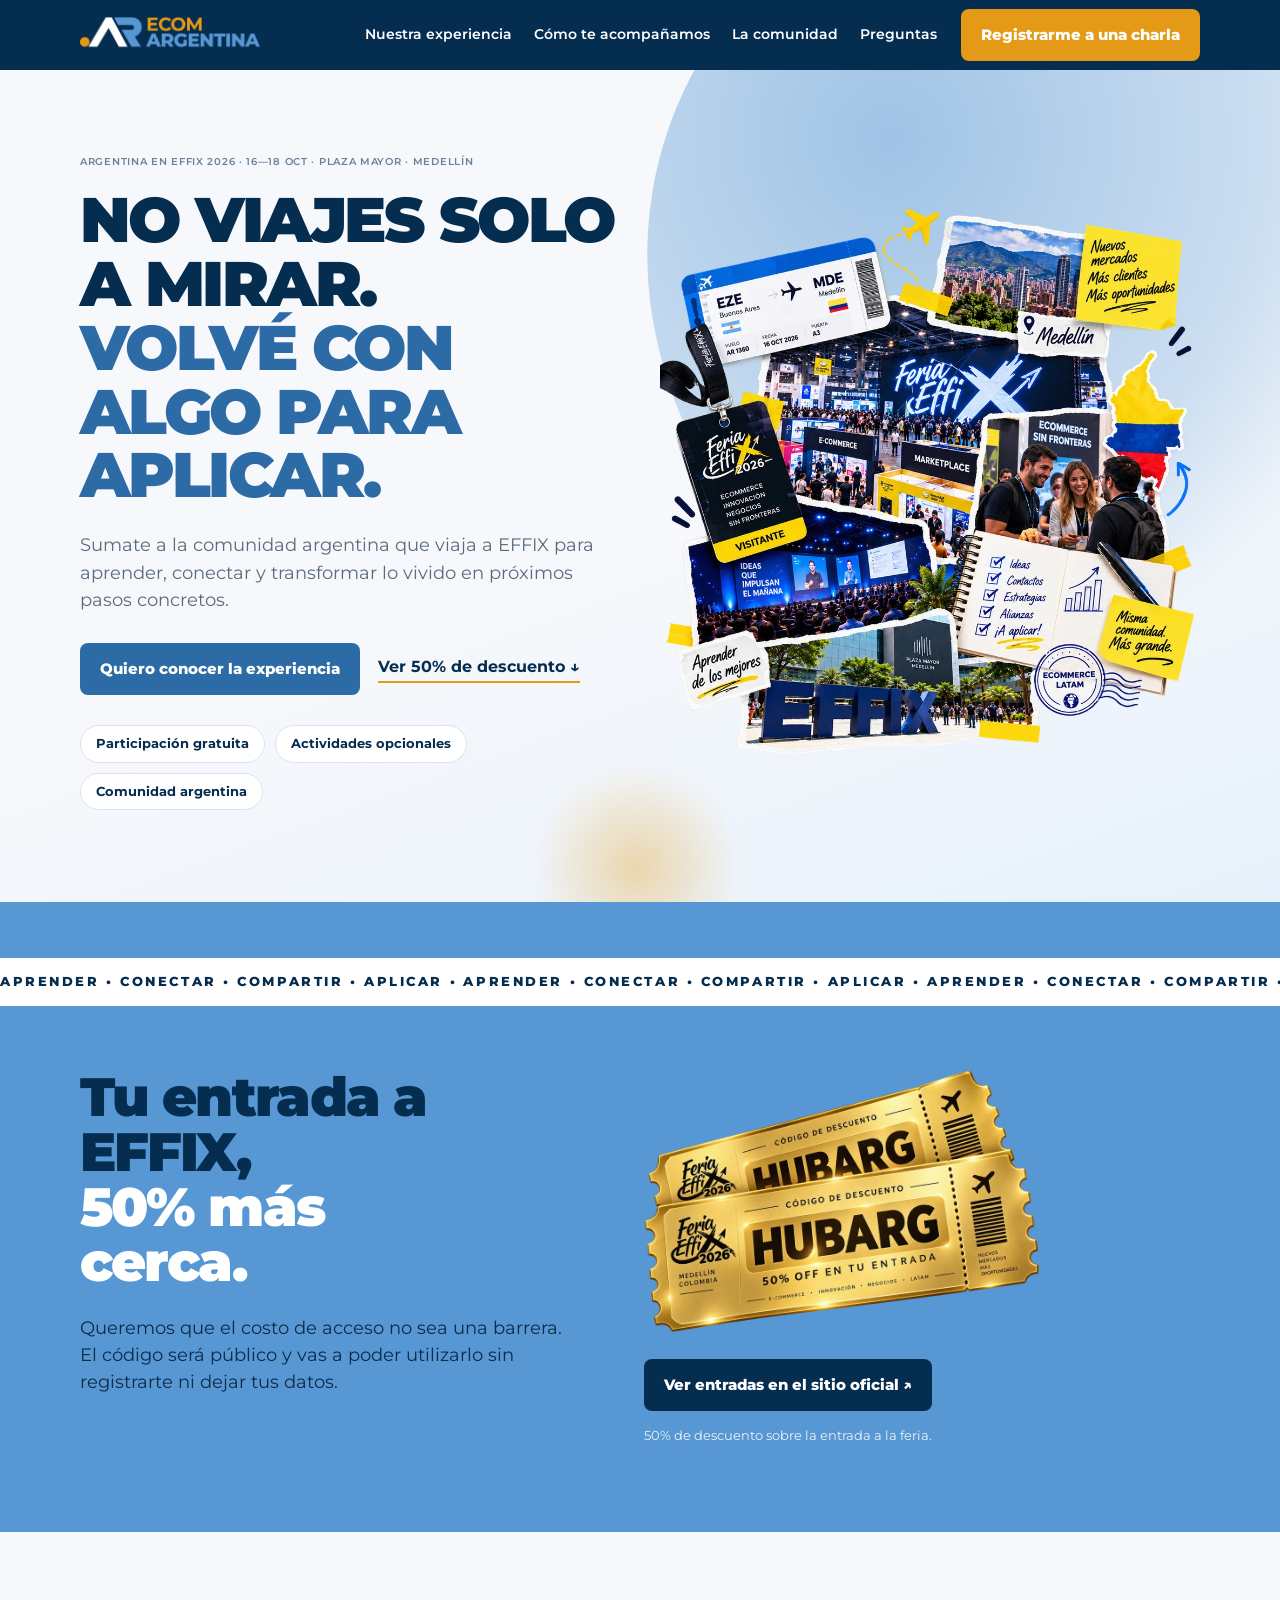
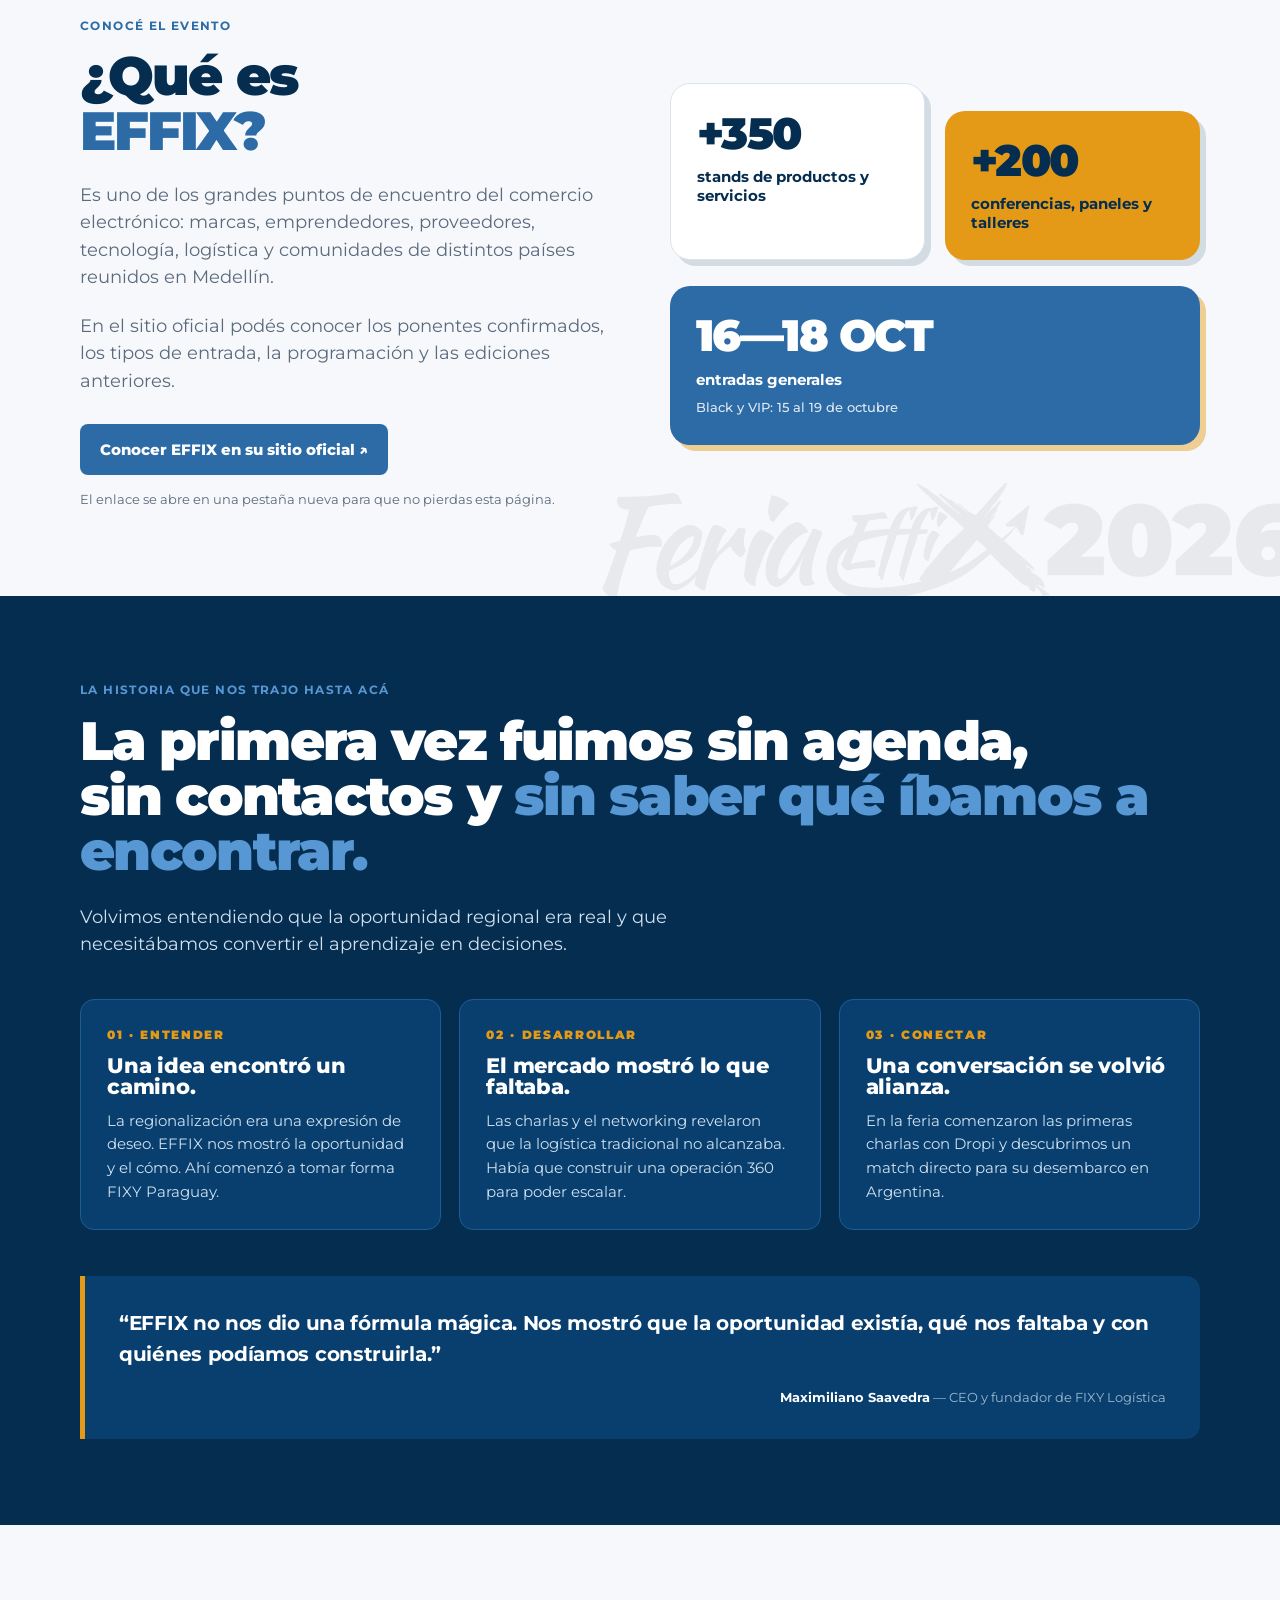
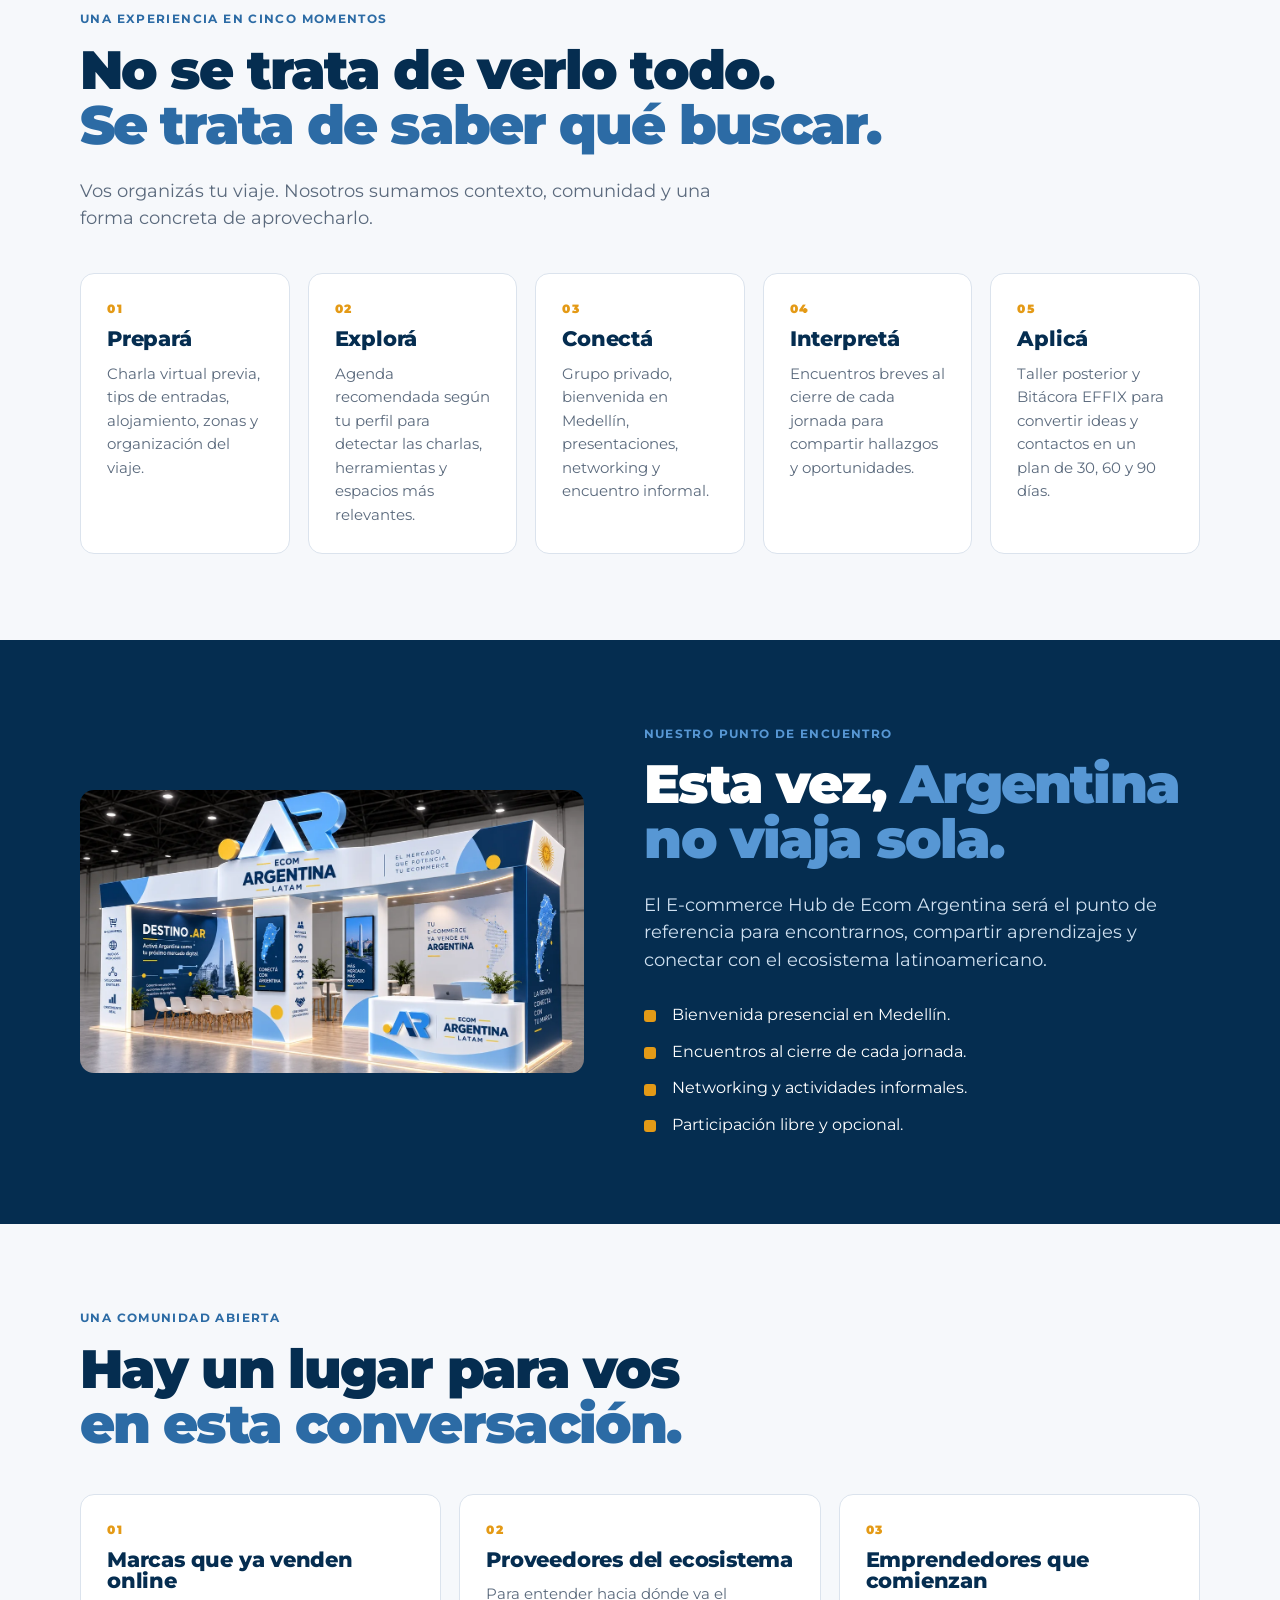
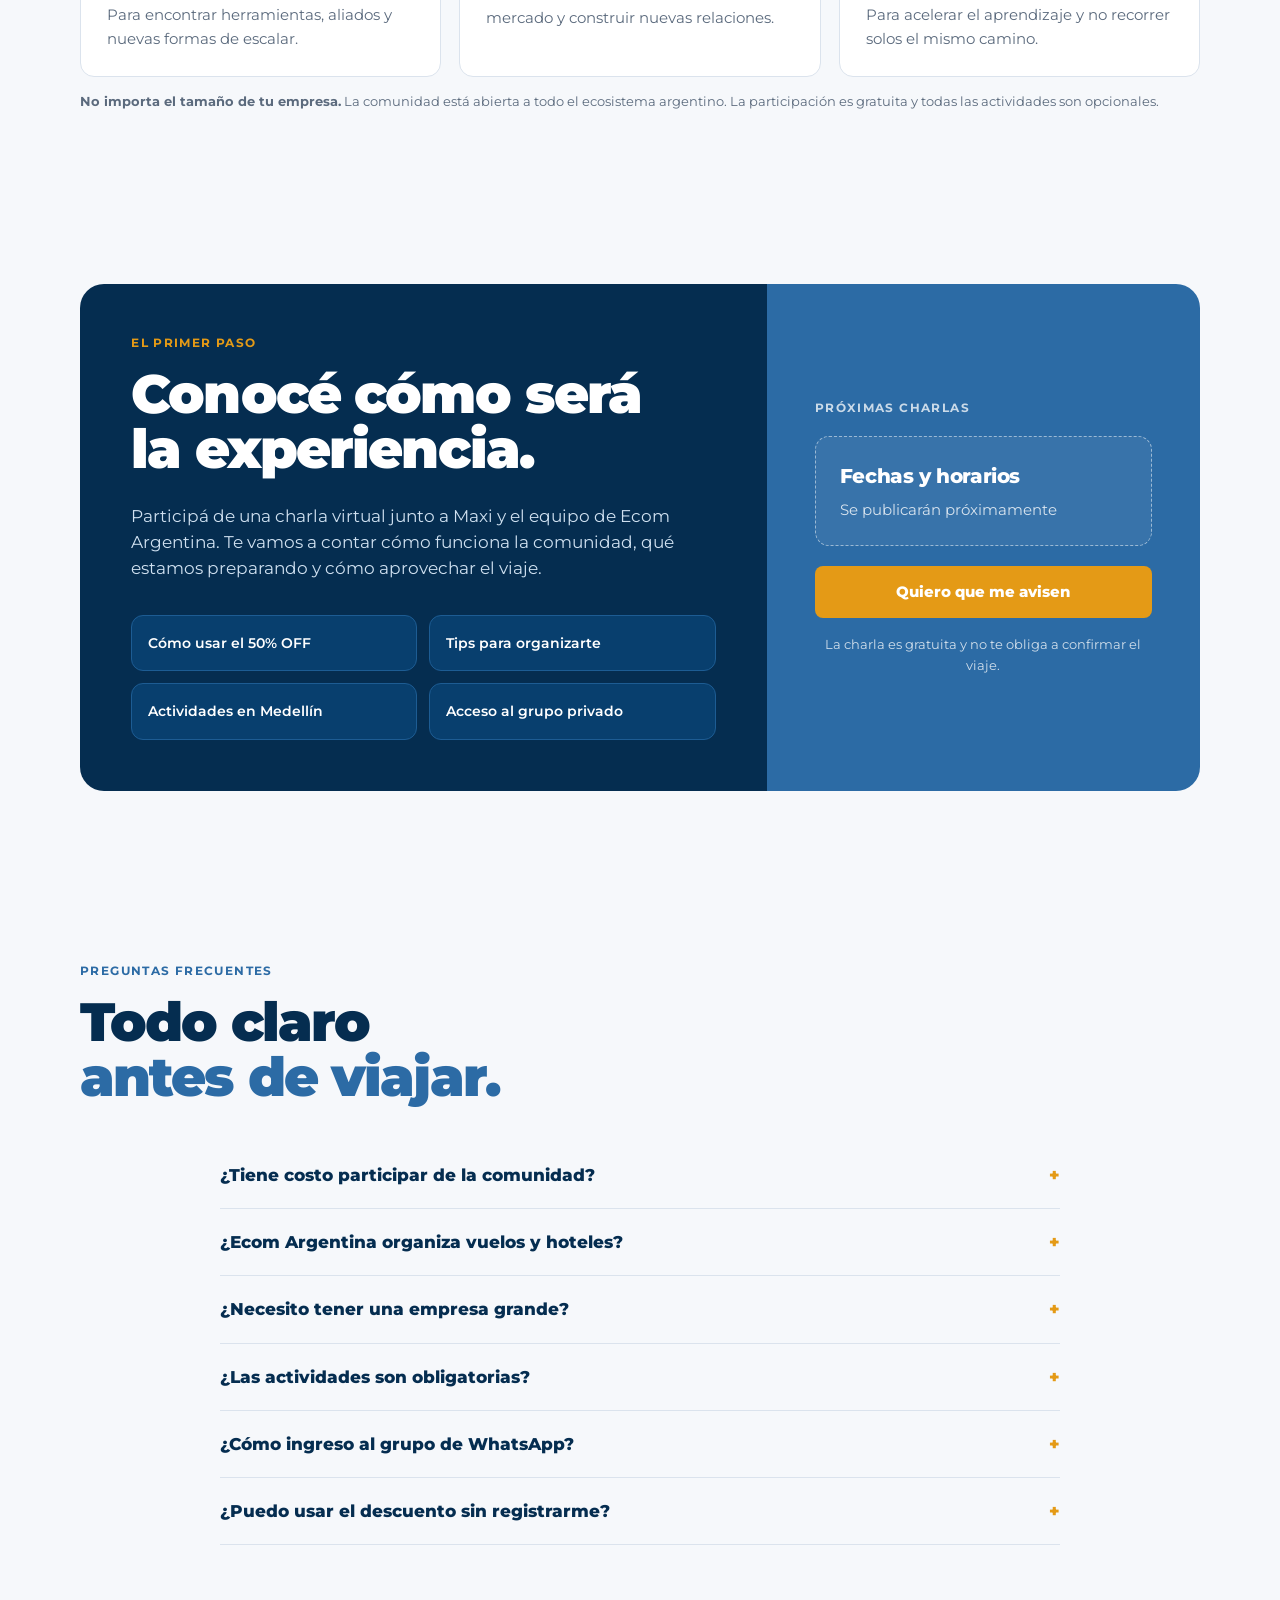
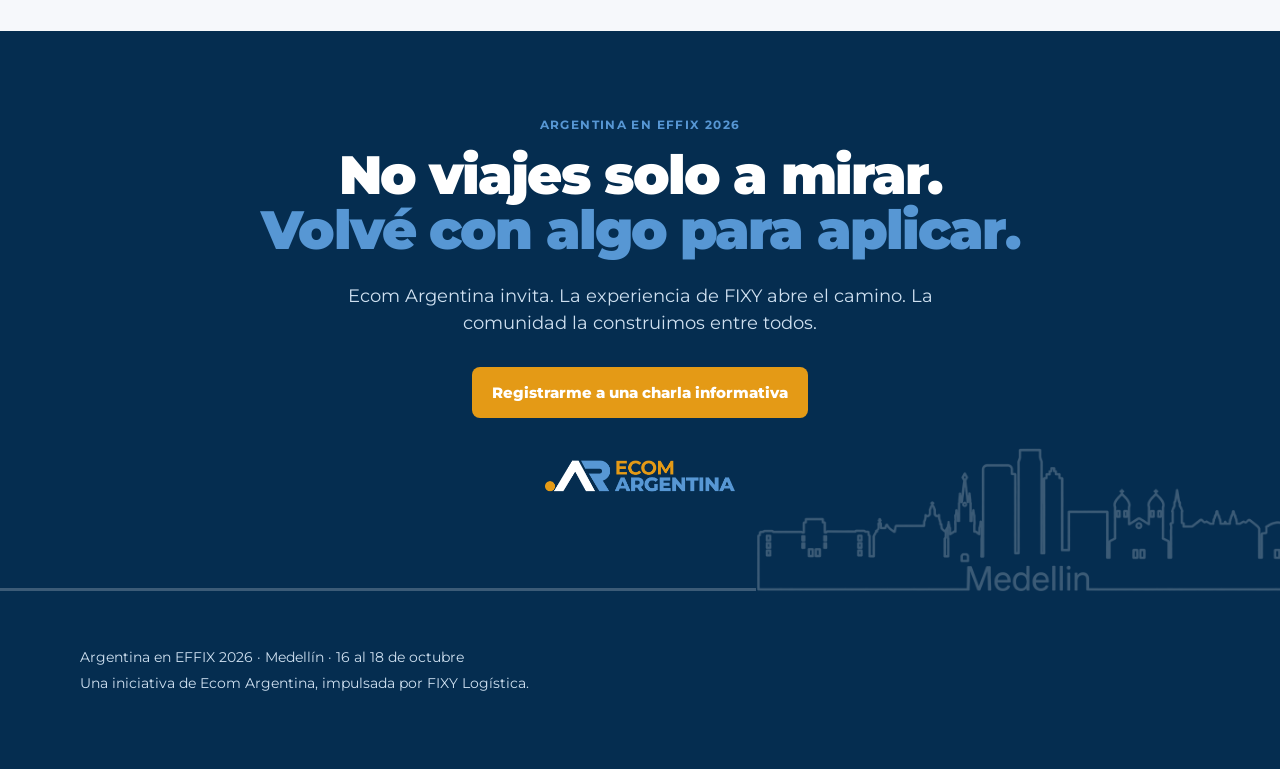
==== commit 12060b44: "Landing /effix: seccion Que es EFFIX, banner animado, silueta de Medellin y ajustes de marca" ====
--- a/effix/index.html
+++ b/effix/index.html
@@ -115,14 +115,27 @@
     .code-box strong { display:block; margin:6px 0 2px; font-size:1.35rem; font-weight:900; color:var(--navy); letter-spacing:-.02em; }
     .code-box span { font-size:.8rem; color:rgba(5,45,80,.6); }
 
-    /* Stats */
-    .stats { display:grid; grid-template-columns:repeat(3,1fr); gap:18px; margin-top:44px; }
-    .stat { padding:26px; border:1px solid var(--line); border-radius:14px; background:var(--white); }
-    .dark .stat { background:#083f6e; border-color:#1d5c93; }
-    .stat b { display:block; font-size:2rem; font-weight:900; color:var(--navy); letter-spacing:-.03em; }
-    .dark .stat b { color:var(--white); }
-    .stat span { font-size:.9rem; color:var(--muted); }
-    .dark .stat span { color:#cfe0f0; }
+    /* Que es EFFIX */
+    #que-es { position:relative; overflow:hidden; }
+    #que-es::before {
+      content:""; position:absolute; z-index:0; pointer-events:none;
+      right:-30px; bottom:-20px; width:min(720px,80%); aspect-ratio:1150 / 232;
+      background:url("assets/logo-effix-2026.webp") no-repeat center / contain;
+      opacity:.06;
+    }
+    #que-es .shell { position:relative; z-index:1; }
+    .effix-grid { display:grid; grid-template-columns:1fr 1fr; gap:60px; align-items:center; }
+    .effix-grid .lead { margin:22px 0 0; }
+    .effix-grid .button { margin-top:30px; }
+    .effix-cards { display:grid; grid-template-columns:1fr 1fr; gap:20px; }
+    .ecard { padding:28px 26px; border-radius:20px; box-shadow:6px 6px 0 rgba(5,45,80,.14); }
+    .ecard b { display:block; font-size:clamp(2.2rem,3.4vw,3.3rem); font-weight:900; line-height:1; letter-spacing:-.035em; }
+    .ecard span { display:block; margin-top:12px; font-size:.95rem; font-weight:700; line-height:1.25; }
+    .ecard small { display:block; margin-top:8px; font-size:.82rem; font-weight:500; }
+    .ecard--white { background:var(--white); color:var(--navy); border:1px solid var(--line); }
+    .ecard--orange { background:var(--orange); color:var(--navy); margin-top:28px; }
+    .ecard--blue { grid-column:1 / -1; margin-top:6px; background:var(--blue-ink); color:var(--white); box-shadow:6px 6px 0 rgba(228,154,22,.45); }
+    .ecard--blue small { color:rgba(255,255,255,.85); }
 
     /* Grillas de tarjetas */
     .grid { display:grid; grid-template-columns:repeat(3,1fr); gap:18px; margin-top:42px; }
@@ -183,14 +196,29 @@
     .closing { text-align:center; }
     .closing .lead { margin-inline:auto; }
     .closing img { width:190px; margin:40px auto 0; }
-    .closing { padding-bottom:96px; }
-
-    body > footer { padding:46px 0 70px; background:var(--navy); color:#cfe0f0; font-size:.9rem; border-top:3px solid rgba(255,255,255,.2); }
+    .closing { --sky-w:min(540px,58%); padding-bottom:96px; position:relative; overflow:hidden; }
+    /* silueta de Medellin */
+    .closing::after {
+      content:""; position:absolute; z-index:0; pointer-events:none;
+      right:-16px; bottom:4px; width:var(--sky-w); aspect-ratio:2090 / 558;
+      background:url("assets/medellin-effix.webp") no-repeat right bottom / contain;
+      filter:invert(1); opacity:.22;
+    }
+    /* la linea divisoria corre hasta donde arranca la silueta y sigue en su base */
+    .closing::before {
+      content:""; position:absolute; z-index:0; pointer-events:none;
+      left:0; right:calc(var(--sky-w) - 16px); bottom:5px; height:3px;
+      background:rgba(255,255,255,.22);
+    }
+    .closing .shell { position:relative; z-index:1; }
+
+    body > footer { padding:46px 0 70px; background:var(--navy); color:#cfe0f0; font-size:.9rem; }
     body > footer p { margin:4px 0; }
 
     @media (max-width:1080px) { .eyebrow__extra { display:none; } }
+    @media (max-width:980px) { .effix-grid { grid-template-columns:1fr; gap:44px; } }
     @media (max-width:900px) {
-      .grid,.grid--5,.stats,.topics { grid-template-columns:repeat(2,1fr); }
+      .grid,.grid--5,.topics { grid-template-columns:repeat(2,1fr); }
     }
     @media (max-width:760px) {
       nav { display:none; }
@@ -215,14 +243,19 @@
       .step-main .topics { grid-template-columns:1fr; }
 
       /* 3 · datos de EFFIX: dos arriba y uno abajo a lo ancho */
-      .stats { grid-template-columns:repeat(2,1fr); gap:12px; }
-      .stats .stat:last-child { grid-column:1 / -1; }
-      .stat { padding:20px; }
-      .stat b { font-size:1.6rem; }
+      .effix-cards { gap:14px; }
+      .ecard { padding:18px; border-radius:16px; box-shadow:4px 4px 0 rgba(5,45,80,.12); }
+      .ecard--orange { margin-top:0; }
+      .ecard--blue { box-shadow:4px 4px 0 rgba(228,154,22,.45); }
+      .ecard b { font-size:1.7rem; }
+      .ecard span { font-size:.85rem; margin-top:8px; }
 
       section { padding:64px 0; }
       blockquote { padding:24px; }
       blockquote footer { text-align:left; }
+      .closing { --sky-w:82%; }
+      .closing::after { opacity:.18; }
+      .closing::before { height:2px; bottom:4px; }
 
       /* eyebrow del hero: discreto y en una sola linea */
       .eyebrow--hero { margin-bottom:12px; font-size:.6rem; font-weight:600; letter-spacing:.08em; color:#7c8fa3; }
@@ -307,23 +340,33 @@
 
   <!-- QUÉ ES EFFIX -->
   <section id="que-es">
-    <div class="shell">
-      <div class="split">
-        <div>
-          <p class="eyebrow">El evento</p>
-          <h2>¿Qué es <span>EFFIX?</span></h2>
-        </div>
-        <div>
-          <p>Es uno de los grandes puntos de encuentro del comercio electrónico: marcas, emprendedores, proveedores, tecnología, logística y comunidades de distintos países reunidos en Medellín. En el sitio oficial podés conocer los ponentes confirmados, los tipos de entrada, la programación y las ediciones anteriores.</p>
-          <a class="button" href="https://feriaeffix.com/" target="_blank" rel="noopener">Conocer EFFIX en su sitio oficial ↗</a>
-          <p class="note">El enlace se abre en una pestaña nueva para que no pierdas esta página.</p>
-        </div>
-      </div>
-      <div class="stats">
-        <div class="stat"><b>+350</b><span>stands de productos y servicios</span></div>
-        <div class="stat"><b>+200</b><span>conferencias, paneles y talleres</span></div>
-        <div class="stat"><b>16—18 OCT</b><span>entradas generales. Black y VIP: 15 al 19 de octubre</span></div>
-      </div>
+    <div class="shell effix-grid">
+
+      <div>
+        <p class="eyebrow">Conocé el evento</p>
+        <h2>¿Qué es<br><span>EFFIX?</span></h2>
+        <p class="lead">Es uno de los grandes puntos de encuentro del comercio electrónico: marcas, emprendedores, proveedores, tecnología, logística y comunidades de distintos países reunidos en Medellín.</p>
+        <p class="lead">En el sitio oficial podés conocer los ponentes confirmados, los tipos de entrada, la programación y las ediciones anteriores.</p>
+        <a class="button" href="https://feriaeffix.com/" target="_blank" rel="noopener">Conocer EFFIX en su sitio oficial ↗</a>
+        <p class="note">El enlace se abre en una pestaña nueva para que no pierdas esta página.</p>
+      </div>
+
+      <div class="effix-cards">
+        <div class="ecard ecard--white">
+          <b>+350</b>
+          <span>stands de productos y servicios</span>
+        </div>
+        <div class="ecard ecard--orange">
+          <b>+200</b>
+          <span>conferencias, paneles y talleres</span>
+        </div>
+        <div class="ecard ecard--blue">
+          <b>16—18 OCT</b>
+          <span>entradas generales</span>
+          <small>Black y VIP: 15 al 19 de octubre</small>
+        </div>
+      </div>
+
     </div>
   </section>
 
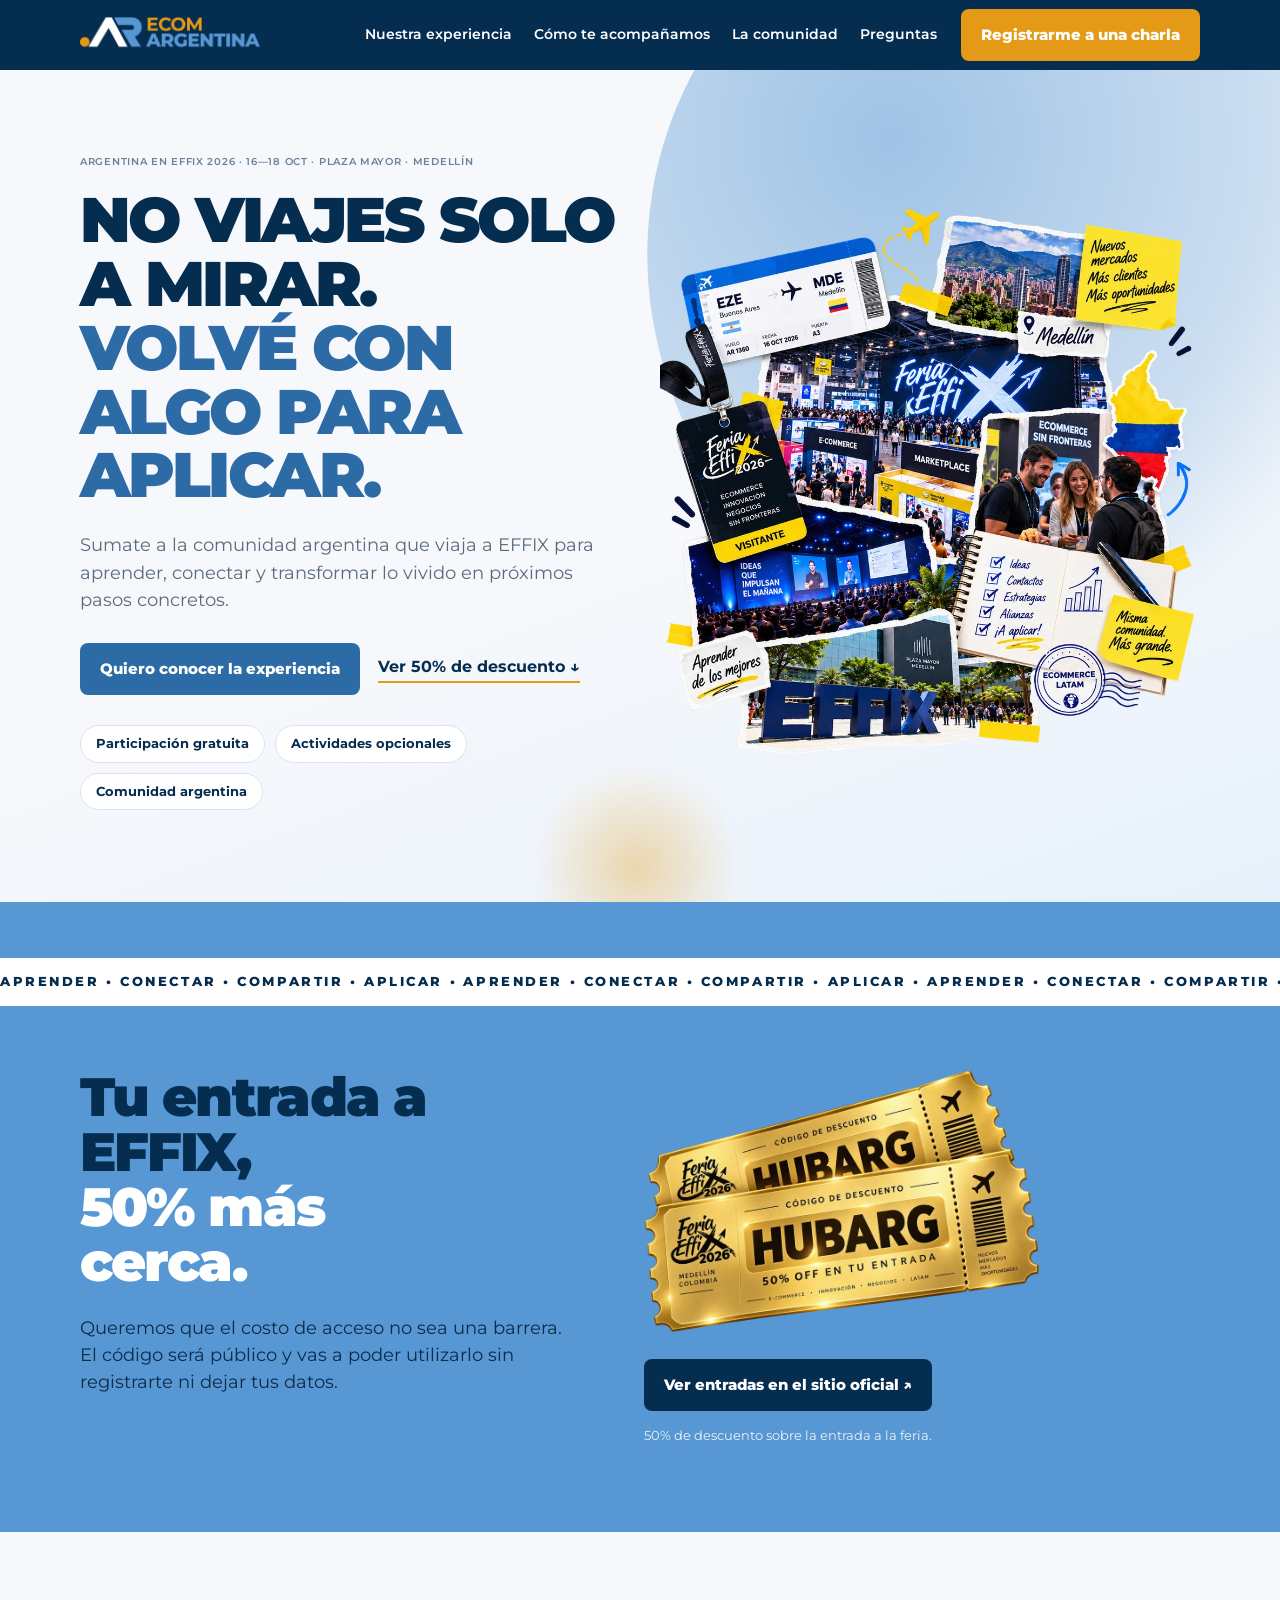
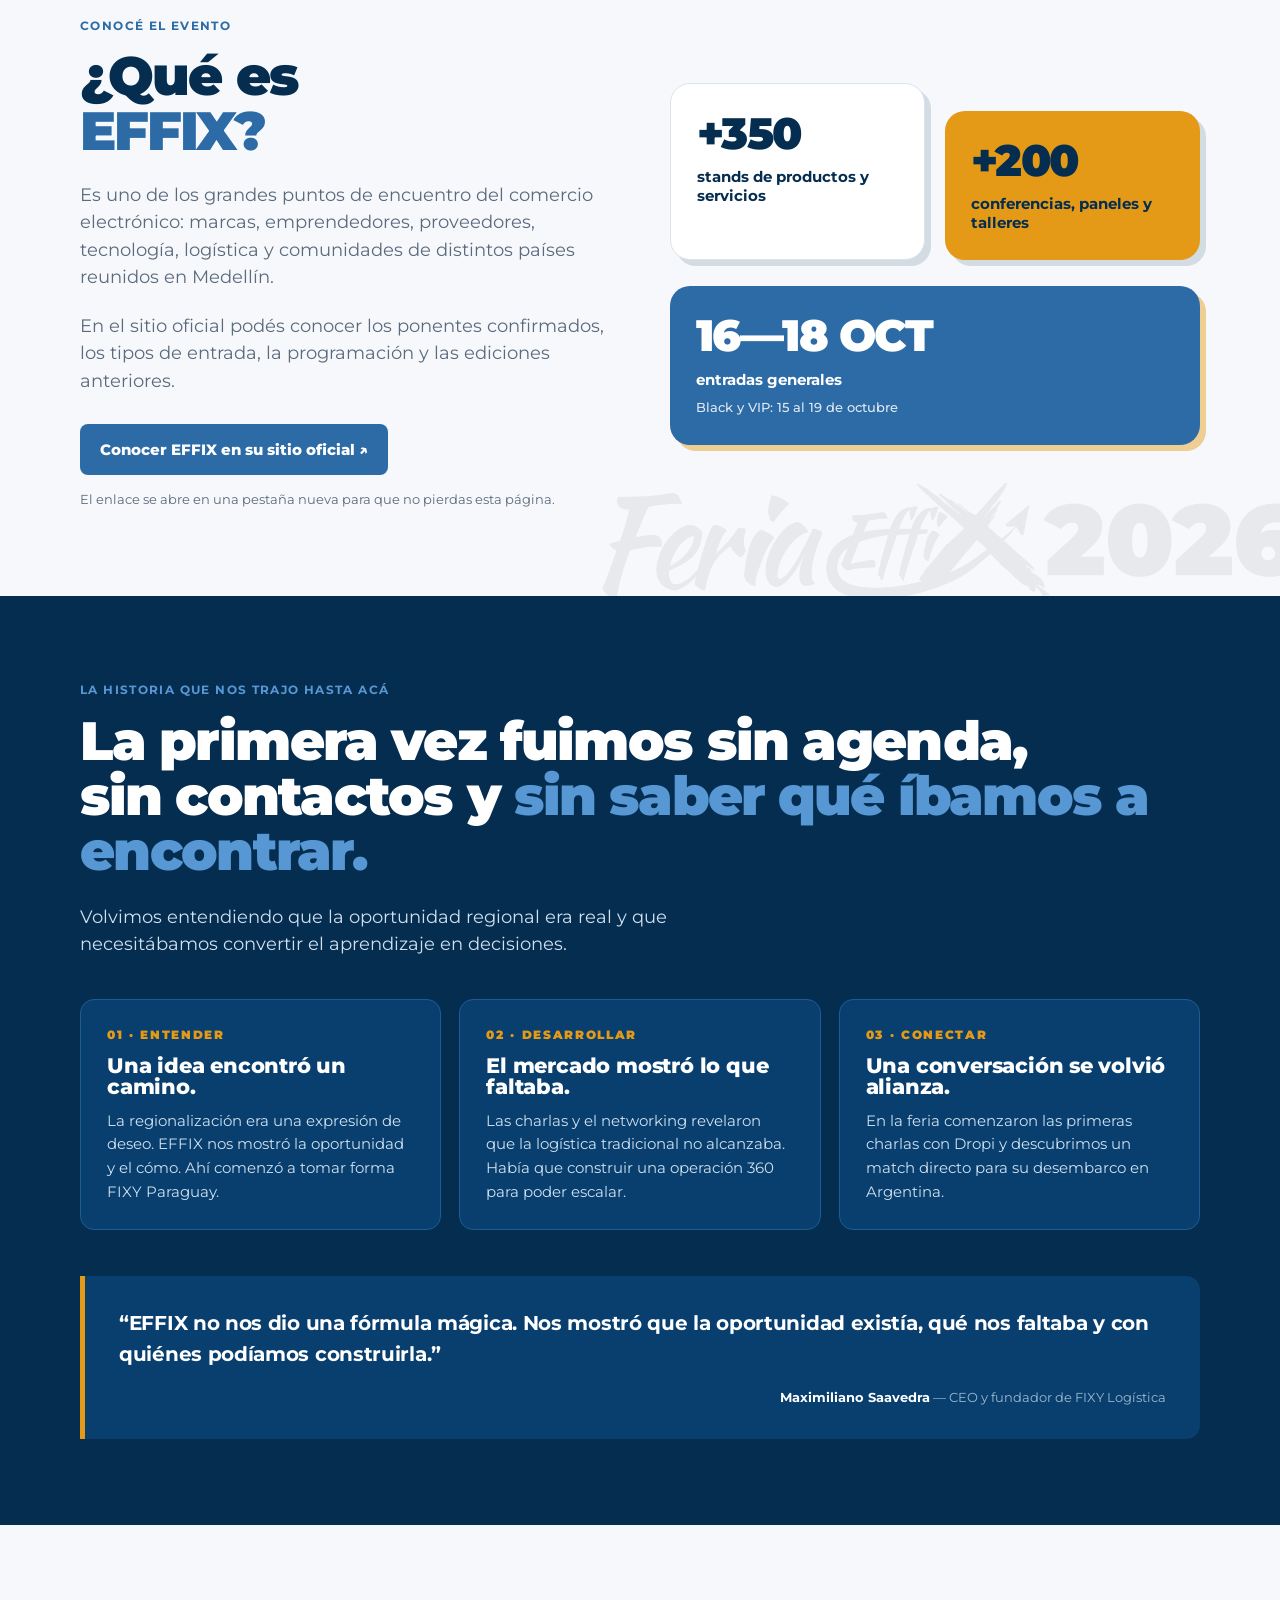
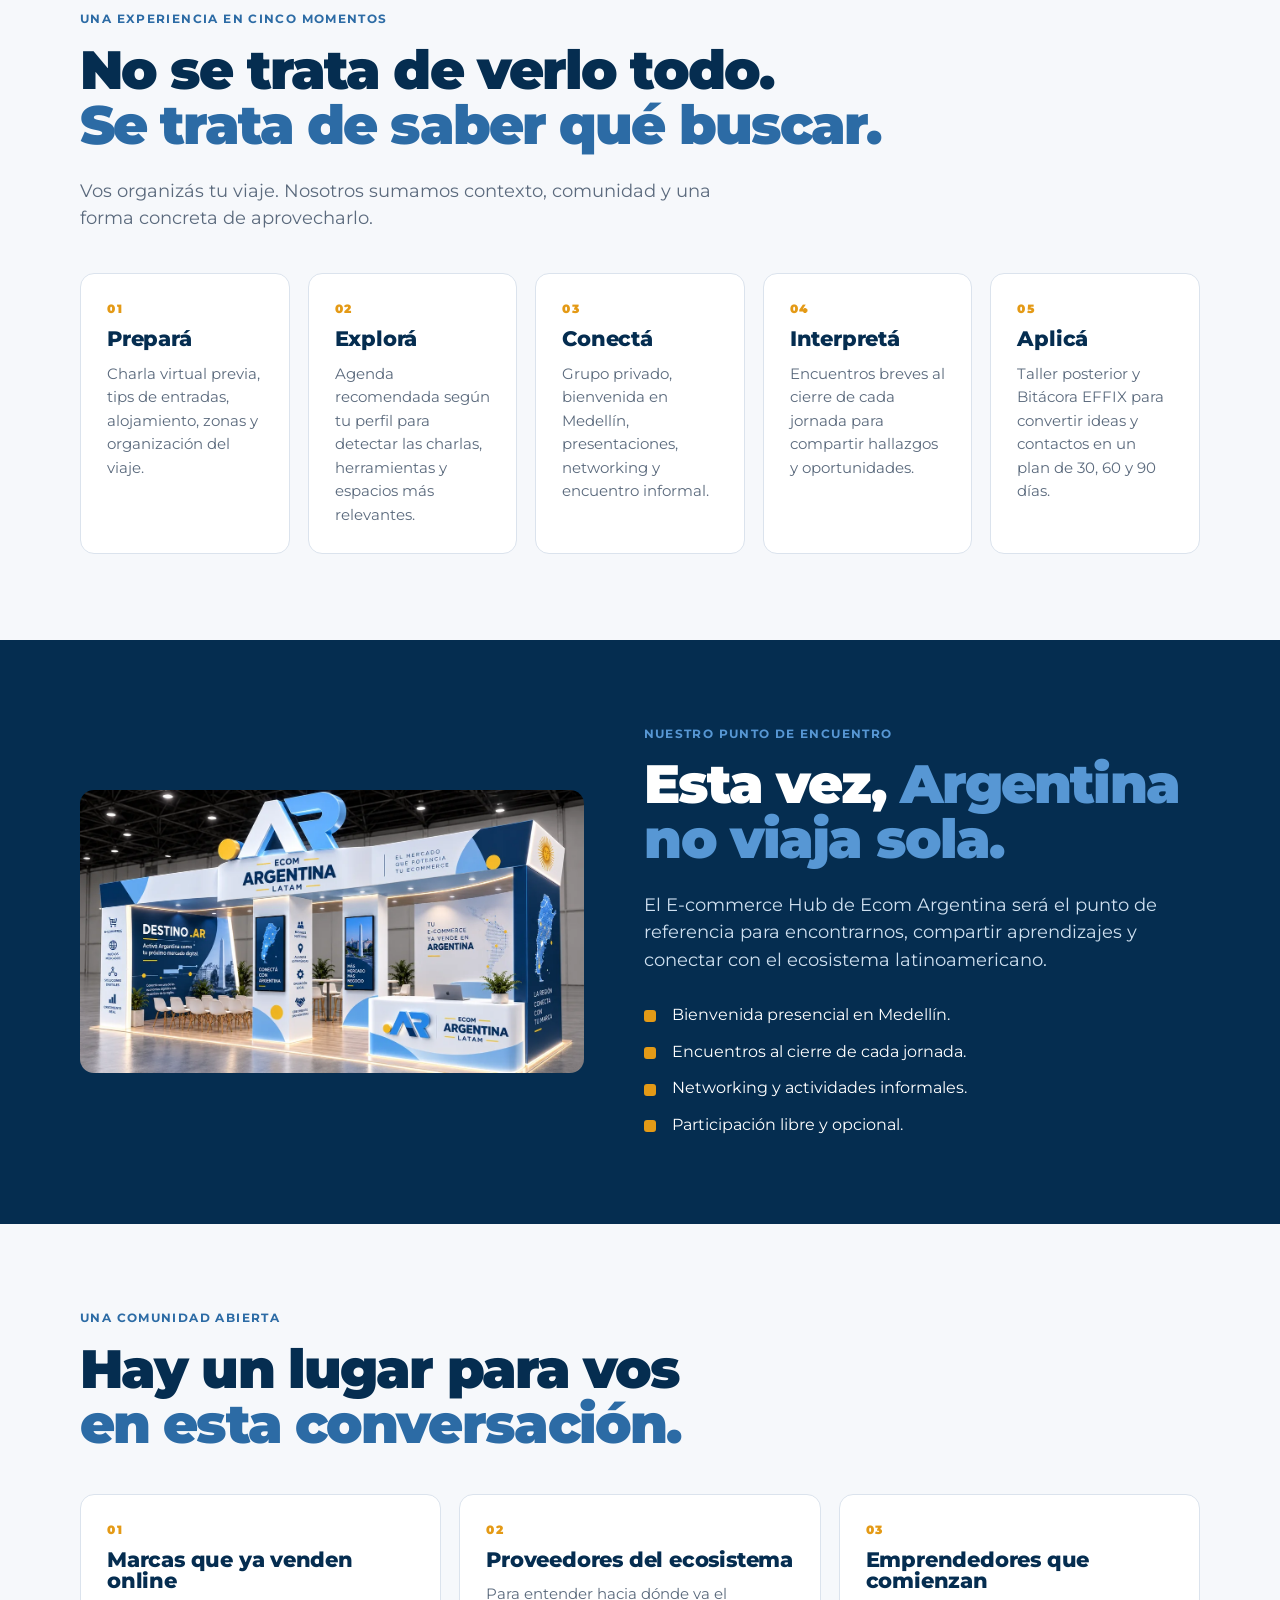
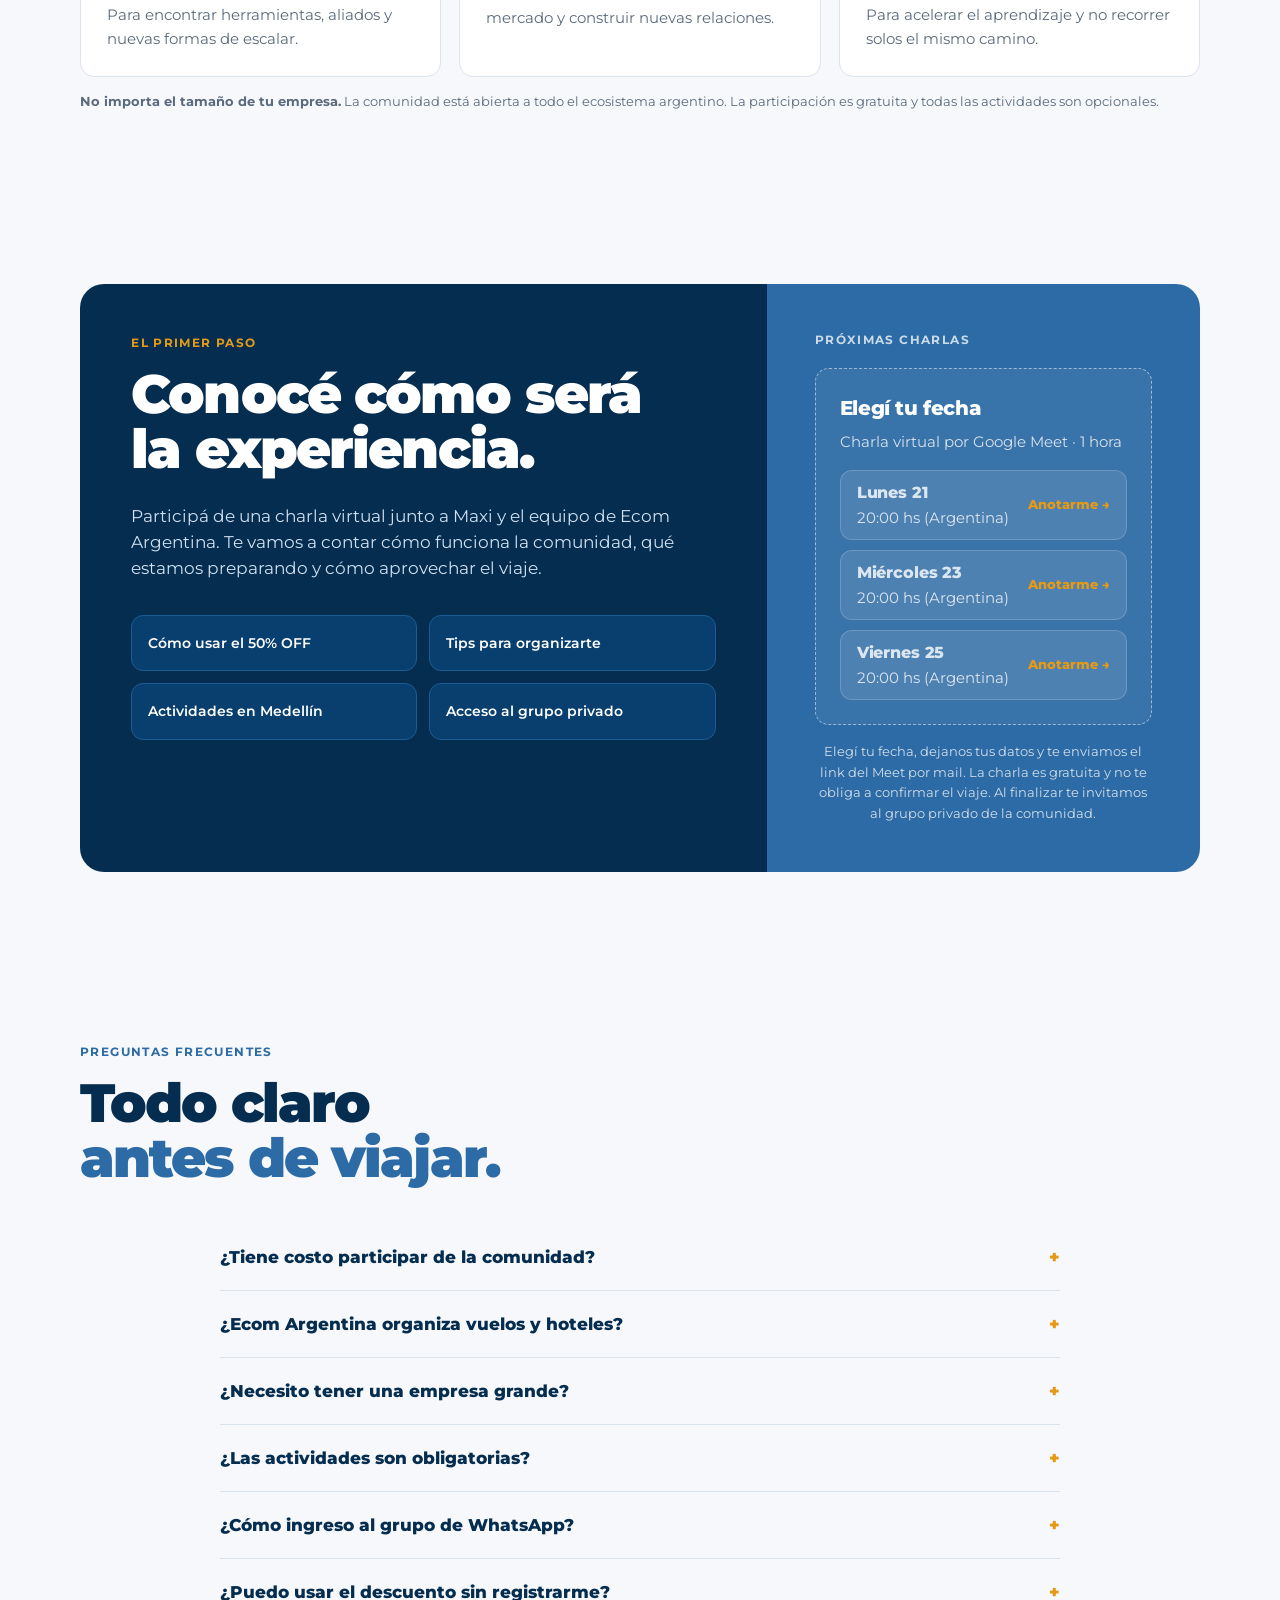
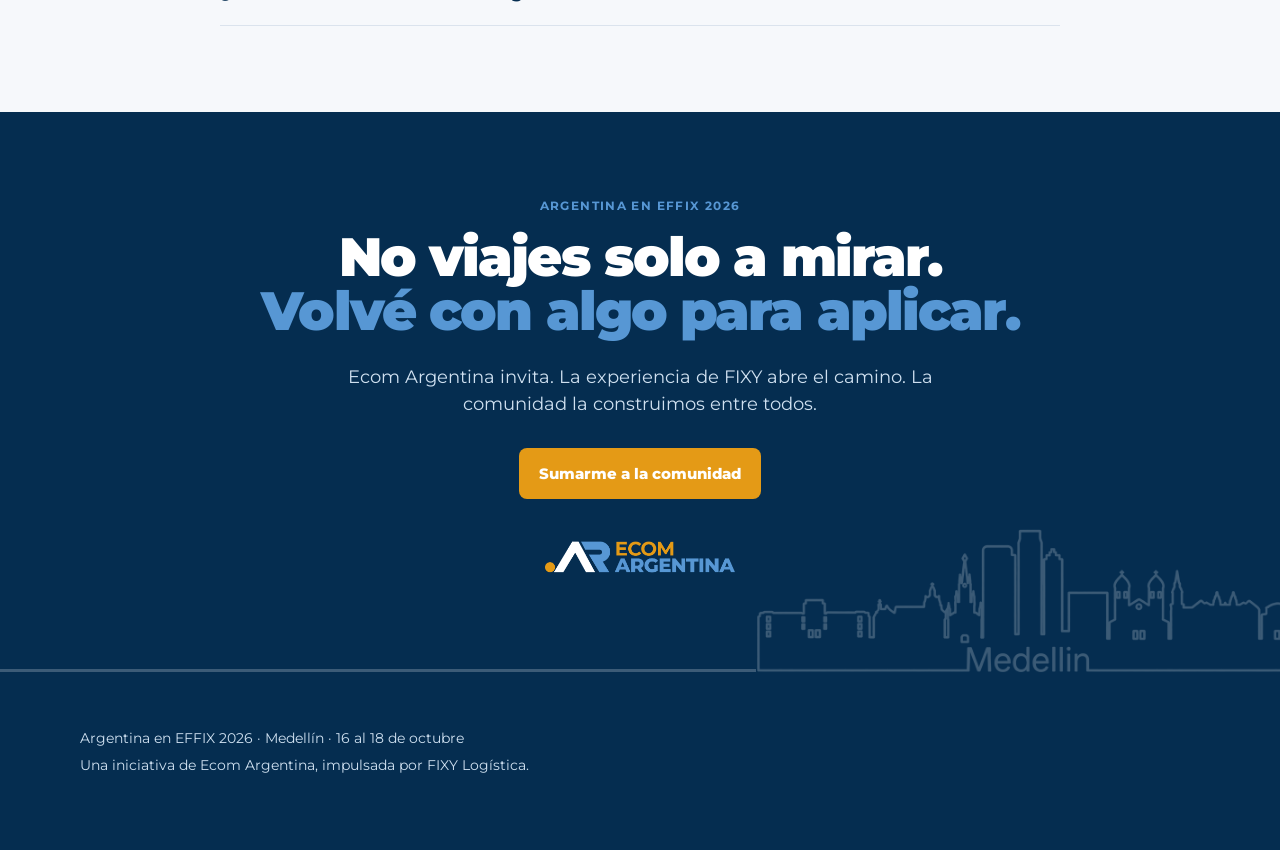
==== commit 75e5ee8b: "Charlas EFFIX: registro con captura de leads - Tres fechas (21, 23 y 25/9 a las 20 hs) con formulari" ====
--- a/effix/index.html
+++ b/effix/index.html
@@ -178,6 +178,35 @@
     .step-main .topics { margin-top:34px; grid-template-columns:repeat(2,1fr); }
     .step-main .topics li { background:#083f6e; border-color:#1d5c93; }
     .step-box { padding:24px; border:1px dashed rgba(255,255,255,.5); border-radius:14px; background:rgba(255,255,255,.06); }
+    .step-dates { display:flex; flex-direction:column; gap:10px; margin-top:16px; }
+    .step-date { display:flex; align-items:center; justify-content:space-between; gap:12px; padding:12px 16px; border-radius:12px; background:rgba(255,255,255,.10); border:1px solid rgba(255,255,255,.18); color:var(--white); text-decoration:none; transition:background .2s ease, transform .2s ease; }
+    .step-date:hover { background:rgba(255,255,255,.2); transform:translateY(-1px); }
+    .step-date b { font-size:1rem; font-weight:800; letter-spacing:-.01em; }
+    .step-date span { font-size:.82rem; color:rgba(255,255,255,.75); display:block; margin-top:2px; }
+    .step-date em { font-style:normal; font-size:.8rem; font-weight:800; color:var(--orange); white-space:nowrap; }
+    button.step-date { width:100%; font-family:inherit; text-align:left; cursor:pointer; }
+
+    /* Modal de registro */
+    .reg-modal[hidden] { display:none; }
+    .reg-modal { position:fixed; inset:0; z-index:50; display:flex; align-items:center; justify-content:center; padding:20px; }
+    .reg-modal__overlay { position:absolute; inset:0; background:rgba(5,45,80,.72); backdrop-filter:blur(2px); }
+    .reg-card { position:relative; width:min(460px,100%); max-height:92vh; overflow-y:auto; background:var(--white); color:var(--ink); border-radius:18px; padding:28px; box-shadow:0 30px 60px -20px rgba(5,45,80,.6); }
+    .reg-card h3 { margin:0; font-size:1.35rem; letter-spacing:-.02em; color:var(--navy); }
+    .reg-card__date { margin:6px 0 20px; font-weight:700; color:var(--orange); font-size:.9rem; }
+    .reg-close { position:absolute; top:12px; right:14px; width:32px; height:32px; border:0; border-radius:50%; background:var(--soft); color:var(--navy); font-size:1.1rem; font-weight:800; cursor:pointer; line-height:1; }
+    .reg-close:hover { background:var(--line); }
+    .reg-field { display:block; margin-bottom:14px; }
+    .reg-field span { display:block; margin-bottom:5px; font-size:.78rem; font-weight:800; letter-spacing:.04em; text-transform:uppercase; color:var(--muted); }
+    .reg-field input { width:100%; padding:11px 13px; border:1px solid var(--line); border-radius:9px; font-family:inherit; font-size:.95rem; color:var(--ink); background:var(--paper); }
+    .reg-field input:focus { outline:2px solid var(--blue); outline-offset:1px; }
+    .reg-card .button { width:100%; border:0; text-align:center; cursor:pointer; font-family:inherit; margin-top:6px; }
+    .reg-card .button[disabled] { opacity:.6; cursor:wait; }
+    .reg-legal { margin:14px 0 0; font-size:.74rem; color:var(--muted); text-align:center; }
+    .reg-done { text-align:center; }
+    .reg-done__check { width:54px; height:54px; margin:0 auto 14px; border-radius:50%; background:#e8f7ee; color:#1a9d51; font-size:1.7rem; font-weight:800; display:flex; align-items:center; justify-content:center; }
+    .reg-done p { color:var(--muted); font-size:.92rem; }
+    .reg-done #reg-done-date { font-weight:800; color:var(--orange); margin:0 0 14px; }
+    .reg-done__mail { background:var(--soft); border-radius:12px; padding:14px 16px; margin:0 0 18px; color:var(--navy) !important; font-size:.88rem; }
     .step-box strong { display:block; font-size:1.25rem; font-weight:800; letter-spacing:-.02em; }
     .step-box span { display:block; margin-top:6px; color:rgba(255,255,255,.8); font-size:.95rem; }
     .step-cta { display:block; margin-top:20px; text-align:center; }
@@ -500,11 +529,24 @@
         <div class="step-side">
           <p class="eyebrow step-eyebrow step-eyebrow--side">Próximas charlas</p>
           <div class="step-box">
-            <strong>Fechas y horarios</strong>
-            <span>Se publicarán próximamente</span>
+            <strong>Elegí tu fecha</strong>
+            <span>Charla virtual por Google Meet · 1 hora</span>
+            <div class="step-dates">
+              <button type="button" class="step-date" data-charla="Lunes 21 de septiembre - 20:00 hs" data-meet="https://meet.google.com/nts-grjb-usd">
+                <span style="margin:0"><b>Lunes 21</b><span>20:00 hs (Argentina)</span></span>
+                <em>Anotarme →</em>
+              </button>
+              <button type="button" class="step-date" data-charla="Miércoles 23 de septiembre - 20:00 hs" data-meet="https://meet.google.com/rbn-idjr-keh">
+                <span style="margin:0"><b>Miércoles 23</b><span>20:00 hs (Argentina)</span></span>
+                <em>Anotarme →</em>
+              </button>
+              <button type="button" class="step-date" data-charla="Viernes 25 de septiembre - 20:00 hs" data-meet="https://meet.google.com/ggd-ried-aih">
+                <span style="margin:0"><b>Viernes 25</b><span>20:00 hs (Argentina)</span></span>
+                <em>Anotarme →</em>
+              </button>
+            </div>
           </div>
-          <a class="button yellow step-cta" href="https://wa.me/5491126083975?text=Hola%2C%20quiero%20que%20me%20avisen%20las%20pr%C3%B3ximas%20fechas" target="_blank" rel="noopener">Quiero que me avisen</a>
-          <p class="step-note">La charla es gratuita y no te obliga a confirmar el viaje.</p>
+          <p class="step-note">Elegí tu fecha, dejanos tus datos y te enviamos el link del Meet por mail. La charla es gratuita y no te obliga a confirmar el viaje. Al finalizar te invitamos al grupo privado de la comunidad.</p>
         </div>
 
       </div>
@@ -535,7 +577,7 @@
         </details>
         <details>
           <summary>¿Cómo ingreso al grupo de WhatsApp?</summary>
-          <p>Después de participar de una charla informativa recibirás el acceso al grupo privado de la comunidad.</p>
+          <p>Al finalizar la charla informativa te compartimos el acceso al grupo privado de la comunidad. También podés <a href="https://chat.whatsapp.com/H75TL5UXRr5LFeJ1r1OAke" target="_blank" rel="noopener">sumarte directamente desde acá</a>.</p>
         </details>
         <details>
           <summary>¿Puedo usar el descuento sin registrarme?</summary>
@@ -551,7 +593,7 @@
       <p class="eyebrow">Argentina en EFFIX 2026</p>
       <h2>No viajes solo a mirar.<br><span>Volvé con algo para aplicar.</span></h2>
       <p class="lead">Ecom Argentina invita. La experiencia de FIXY abre el camino. La comunidad la construimos entre todos.</p>
-      <a class="button yellow" href="https://wa.me/5491126083975?text=Hola%2C%20quiero%20registrarme%20a%20una%20charla%20informativa" target="_blank" rel="noopener">Registrarme a una charla informativa</a>
+      <a class="button yellow" href="https://chat.whatsapp.com/H75TL5UXRr5LFeJ1r1OAke" target="_blank" rel="noopener">Sumarme a la comunidad</a>
       <img src="assets/ecomarg-logo.png" alt="Ecom Argentina">
     </div>
   </section>
@@ -565,5 +607,119 @@
   </div>
 </footer>
 
+
+<!-- Modal de registro a las charlas -->
+<div class="reg-modal" id="reg-modal" hidden>
+  <div class="reg-modal__overlay" data-reg-close></div>
+  <div class="reg-card" role="dialog" aria-modal="true" aria-labelledby="reg-title">
+    <button type="button" class="reg-close" data-reg-close aria-label="Cerrar">✕</button>
+
+    <div id="reg-step-form">
+      <h3 id="reg-title">Anotate a la charla</h3>
+      <p class="reg-card__date" id="reg-date">—</p>
+      <form id="reg-form" novalidate>
+        <label class="reg-field"><span>Nombre y apellido *</span><input type="text" name="nombre" autocomplete="name" required></label>
+        <label class="reg-field"><span>Email *</span><input type="email" name="email" autocomplete="email" required></label>
+        <label class="reg-field"><span>WhatsApp</span><input type="tel" name="telefono" autocomplete="tel"></label>
+        <label class="reg-field"><span>Empresa o marca</span><input type="text" name="empresa" autocomplete="organization"></label>
+        <button type="submit" class="button yellow" id="reg-submit">Confirmar mi lugar</button>
+        <p class="reg-legal">Usamos tus datos solo para enviarte el acceso a la charla y novedades de la comunidad.</p>
+      </form>
+    </div>
+
+    <div id="reg-step-done" class="reg-done" hidden>
+      <div class="reg-done__check">✓</div>
+      <h3>¡Registro confirmado!</h3>
+      <p id="reg-done-date">—</p>
+      <p class="reg-done__mail">Te enviamos el link del Meet por mail y te sumamos la charla a tu calendario. Revisá tu casilla (y el correo no deseado, por las dudas).</p>
+      <a class="button yellow" href="https://chat.whatsapp.com/H75TL5UXRr5LFeJ1r1OAke" target="_blank" rel="noopener">Sumarme a la comunidad</a>
+      <p class="reg-legal">Mientras tanto, entrá al grupo privado de WhatsApp para enterarte de todo.</p>
+    </div>
+  </div>
+</div>
+
+<script>
+(function () {
+  /* Pegá acá la URL del Apps Script (Implementar > Nueva implementación > Aplicación web) */
+  var REGISTRO_ENDPOINT = 'https://script.google.com/a/macros/fixy.com.ar/s/AKfycbyL3-qZq-E8rPJXGkJv6dhZ13sj-_BjPCNJvaNhgoUnJRo_4i4ummsk0Ht9YZuD3ayK/exec';
+
+  var modal    = document.getElementById('reg-modal');
+  var stepForm = document.getElementById('reg-step-form');
+  var stepDone = document.getElementById('reg-step-done');
+  var form     = document.getElementById('reg-form');
+  var submit   = document.getElementById('reg-submit');
+  var dateEl   = document.getElementById('reg-date');
+  var doneDate = document.getElementById('reg-done-date');
+  var actual   = { charla: '', meet: '' };
+
+  function abrir(charla, meet) {
+    actual = { charla: charla, meet: meet };
+    dateEl.textContent = charla;
+    doneDate.textContent = charla;
+    stepDone.hidden = true;
+    stepForm.hidden = false;
+    submit.disabled = false;
+    submit.textContent = 'Confirmar mi lugar';
+    modal.hidden = false;
+    document.body.style.overflow = 'hidden';
+    setTimeout(function () { form.nombre.focus(); }, 50);
+  }
+
+  function cerrar() {
+    modal.hidden = true;
+    document.body.style.overflow = '';
+  }
+
+  document.querySelectorAll('.step-date[data-meet]').forEach(function (btn) {
+    btn.addEventListener('click', function () {
+      abrir(btn.dataset.charla, btn.dataset.meet);
+    });
+  });
+
+  modal.querySelectorAll('[data-reg-close]').forEach(function (el) {
+    el.addEventListener('click', cerrar);
+  });
+  document.addEventListener('keydown', function (e) {
+    if (e.key === 'Escape' && !modal.hidden) cerrar();
+  });
+
+  form.addEventListener('submit', function (e) {
+    e.preventDefault();
+    if (!form.nombre.value.trim() || !form.email.checkValidity()) {
+      form.reportValidity();
+      return;
+    }
+    submit.disabled = true;
+    submit.textContent = 'Guardando...';
+
+    var datos = {
+      nombre:   form.nombre.value.trim(),
+      email:    form.email.value.trim(),
+      telefono: form.telefono.value.trim(),
+      empresa:  form.empresa.value.trim(),
+      charla:   actual.charla,
+      meet:     actual.meet,
+      origen:   'landing /effix'
+    };
+
+    function listo() {
+      stepForm.hidden = true;
+      stepDone.hidden = false;
+      if (window.fbq) fbq('track', 'Lead', { content_name: actual.charla });
+      if (window.gtag) gtag('event', 'generate_lead', { event_label: actual.charla });
+    }
+
+    if (!REGISTRO_ENDPOINT) { listo(); return; }
+
+    fetch(REGISTRO_ENDPOINT, {
+      method: 'POST',
+      mode: 'no-cors',
+      headers: { 'Content-Type': 'text/plain;charset=utf-8' },
+      body: JSON.stringify(datos)
+    }).then(listo).catch(listo);
+  });
+})();
+</script>
+
 </body>
 </html>
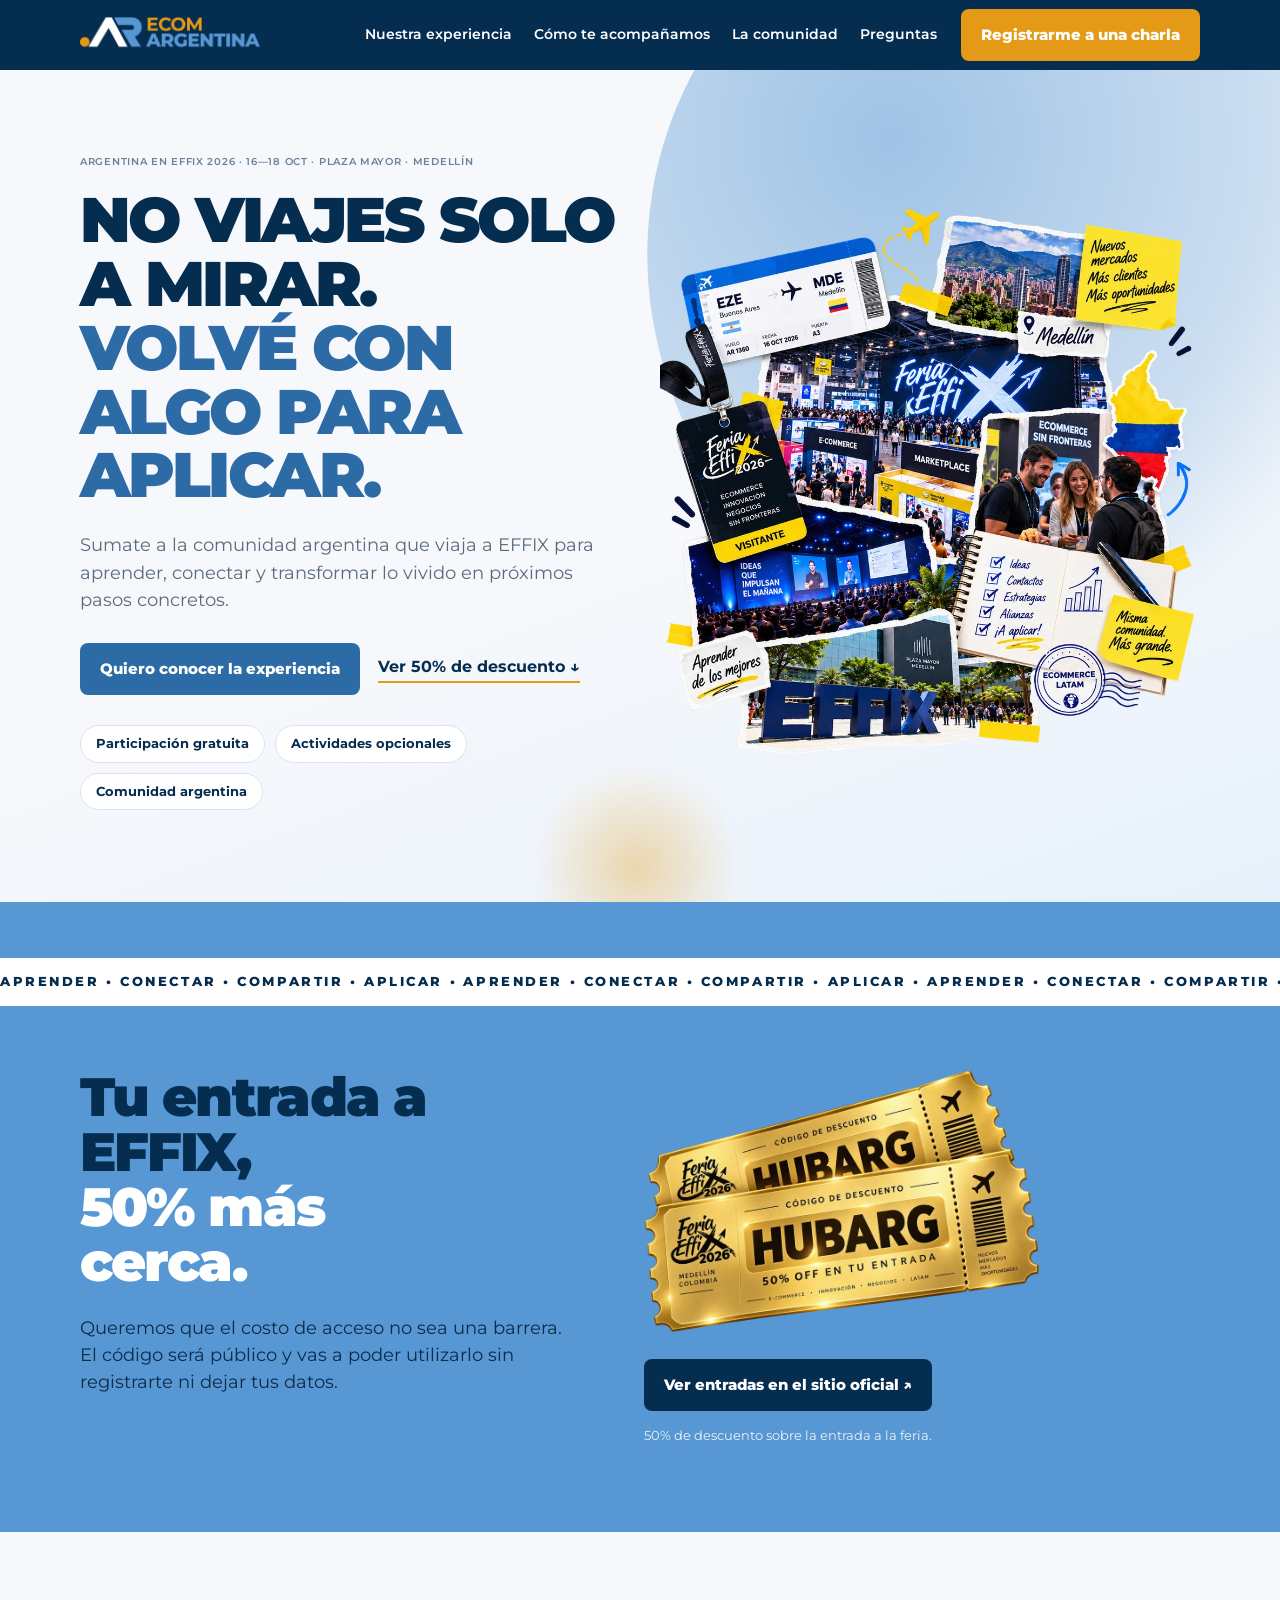
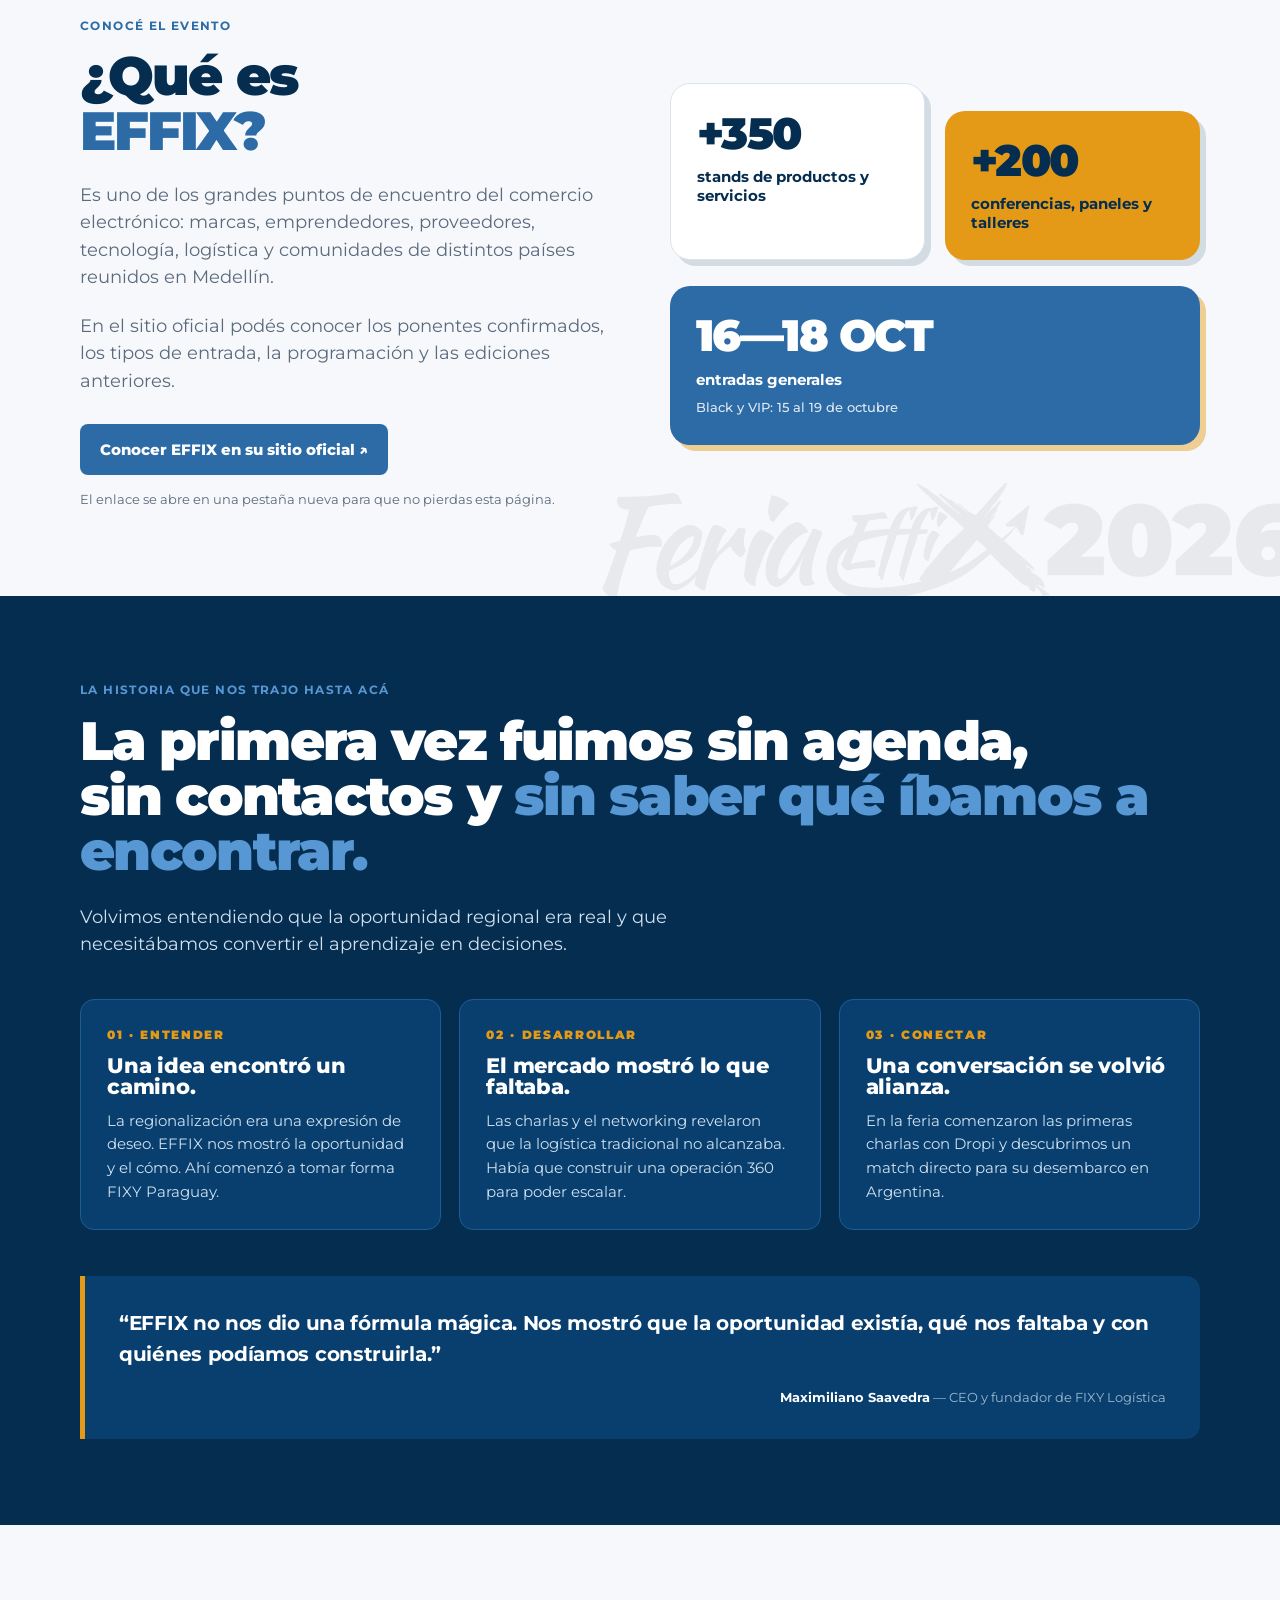
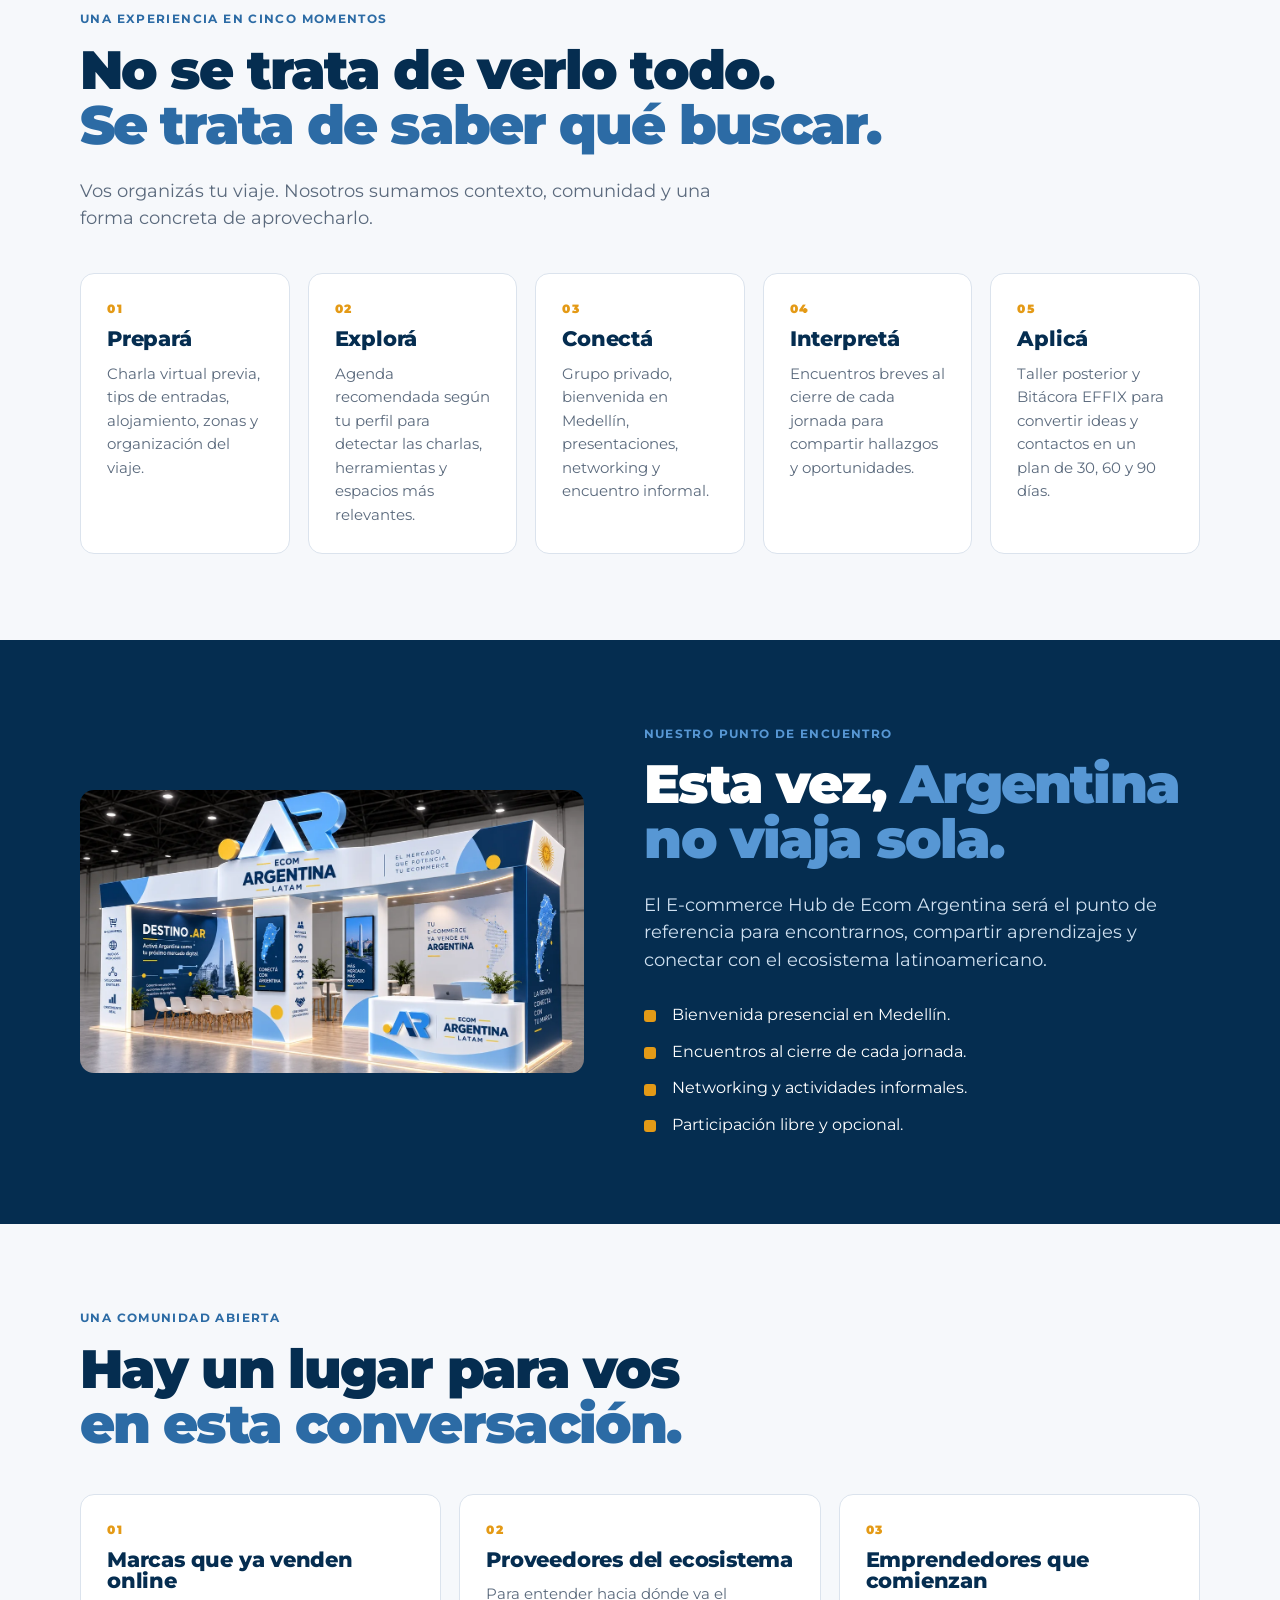
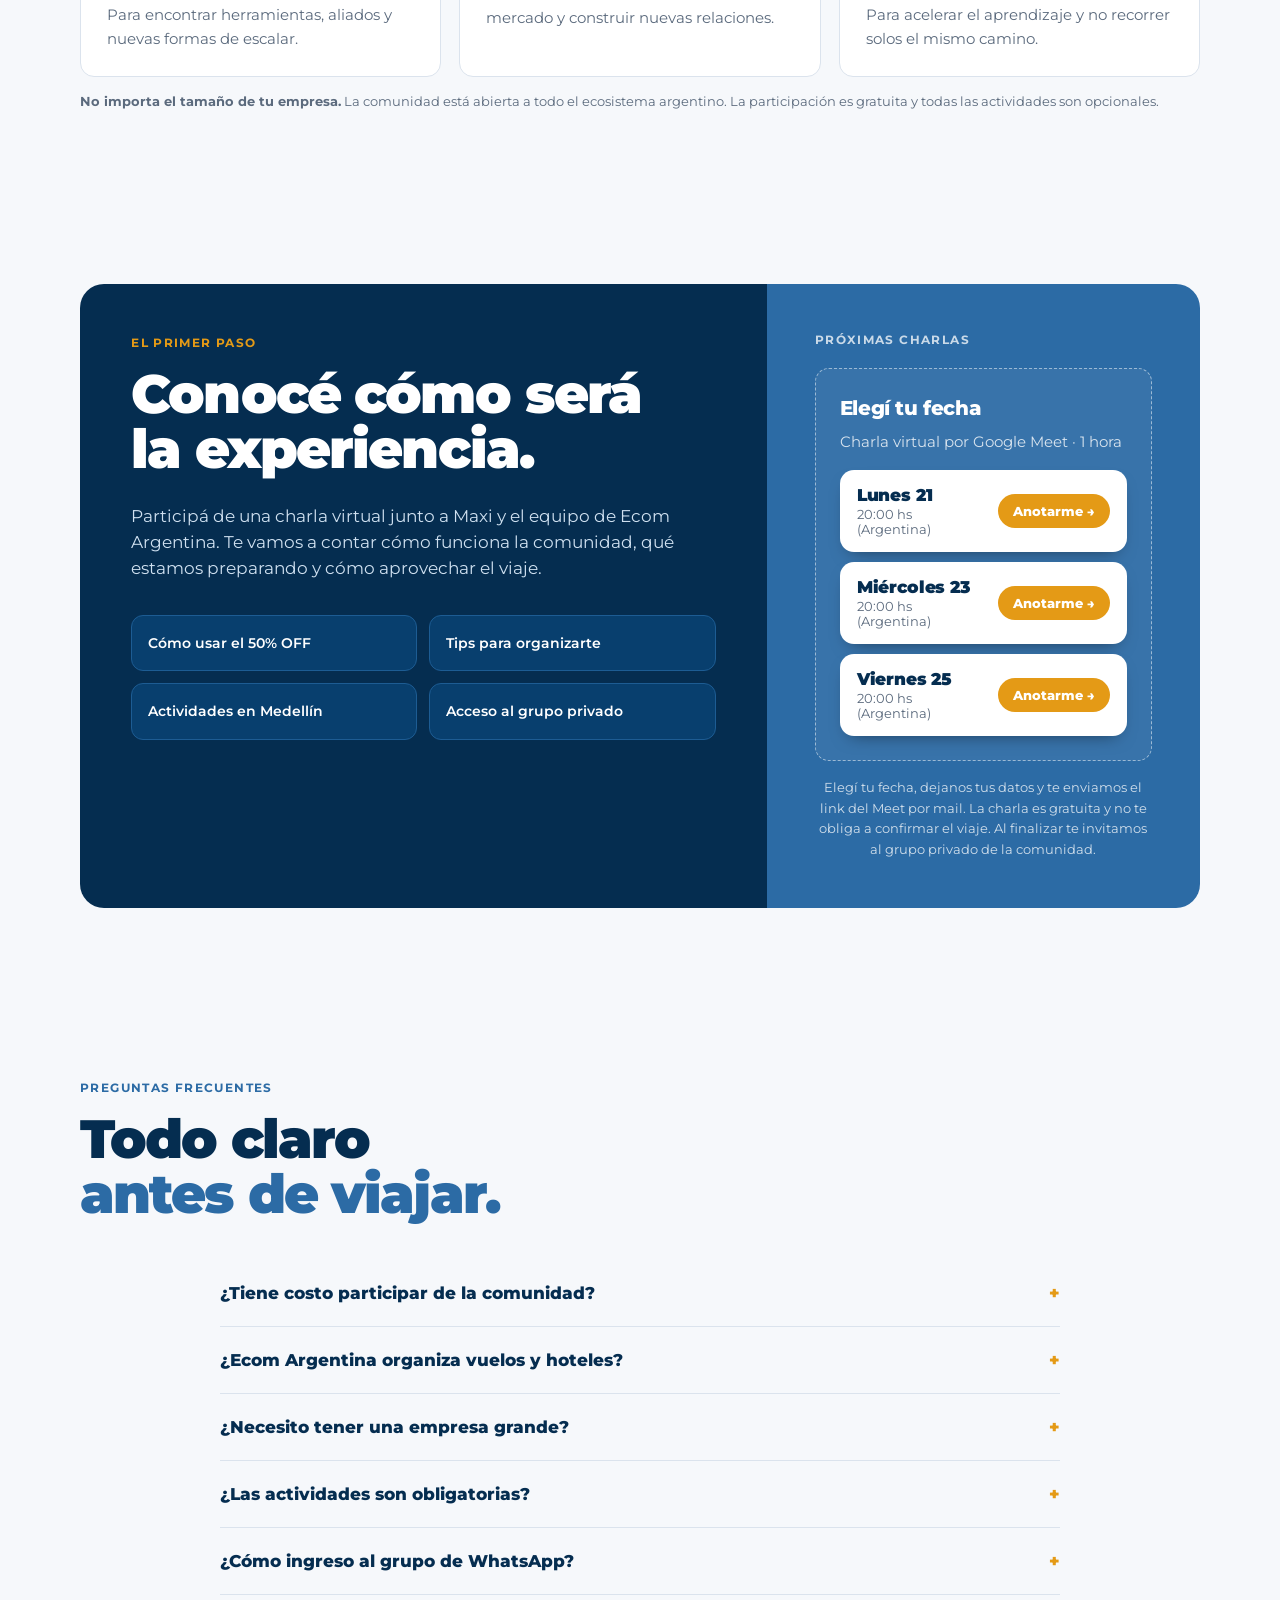
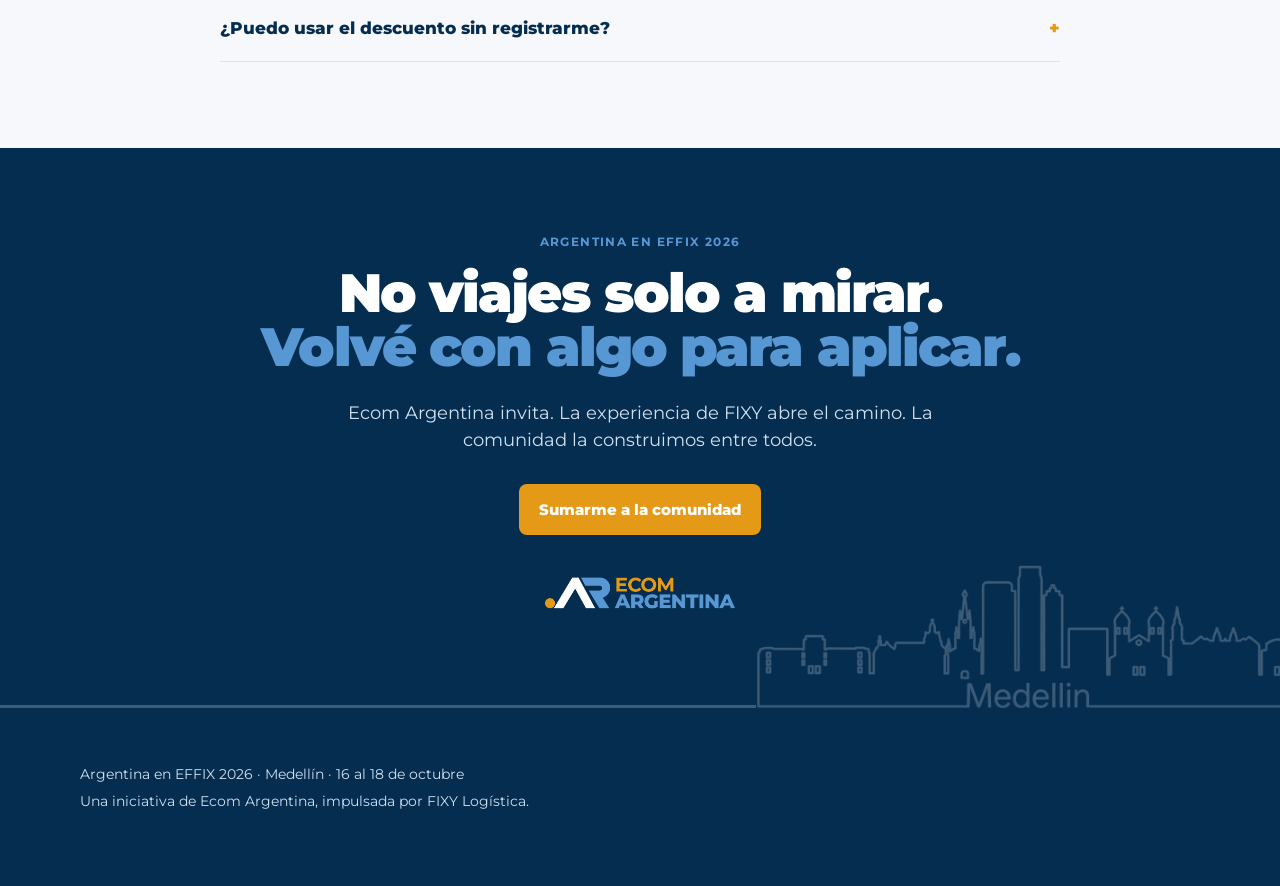
==== commit 4a183753: "Charlas EFFIX: CTA mas visible - Tarjetas de fecha en blanco con sombra, sobre el panel azul - Boton" ====
--- a/effix/index.html
+++ b/effix/index.html
@@ -179,11 +179,21 @@
     .step-main .topics li { background:#083f6e; border-color:#1d5c93; }
     .step-box { padding:24px; border:1px dashed rgba(255,255,255,.5); border-radius:14px; background:rgba(255,255,255,.06); }
     .step-dates { display:flex; flex-direction:column; gap:10px; margin-top:16px; }
-    .step-date { display:flex; align-items:center; justify-content:space-between; gap:12px; padding:12px 16px; border-radius:12px; background:rgba(255,255,255,.10); border:1px solid rgba(255,255,255,.18); color:var(--white); text-decoration:none; transition:background .2s ease, transform .2s ease; }
-    .step-date:hover { background:rgba(255,255,255,.2); transform:translateY(-1px); }
-    .step-date b { font-size:1rem; font-weight:800; letter-spacing:-.01em; }
-    .step-date span { font-size:.82rem; color:rgba(255,255,255,.75); display:block; margin-top:2px; }
-    .step-date em { font-style:normal; font-size:.8rem; font-weight:800; color:var(--orange); white-space:nowrap; }
+    .step-date { display:flex; align-items:center; justify-content:space-between; gap:12px; padding:14px 16px; border-radius:14px; background:var(--white); border:1px solid rgba(255,255,255,.25); color:var(--navy); text-decoration:none; box-shadow:0 8px 18px -10px rgba(0,0,0,.55); transition:transform .18s ease, box-shadow .18s ease; }
+    .step-date:hover { transform:translateY(-2px); box-shadow:0 16px 26px -12px rgba(0,0,0,.6); }
+    .step-date:active { transform:translateY(0); }
+    .step-dates .step-date b { font-size:1.05rem; font-weight:900; letter-spacing:-.01em; color:var(--navy); }
+    .step-dates .step-date span { font-size:.8rem; color:var(--muted); display:block; margin-top:2px; }
+    .step-dates .step-date > span { margin-top:0; }
+    .step-date em { font-style:normal; font-size:.82rem; font-weight:800; color:var(--white); white-space:nowrap; background:var(--orange); padding:9px 15px; border-radius:999px; animation:cta-latido 2.4s ease-in-out infinite; }
+    .step-date:nth-child(2) em { animation-delay:.35s; }
+    .step-date:nth-child(3) em { animation-delay:.7s; }
+    .step-date:hover em { animation:none; background:var(--navy); }
+    @keyframes cta-latido {
+      0%, 100% { box-shadow:0 0 0 0 rgba(228,154,22,.55); }
+      55%      { box-shadow:0 0 0 9px rgba(228,154,22,0); }
+    }
+    @media (prefers-reduced-motion:reduce) { .step-date em { animation:none; } }
     button.step-date { width:100%; font-family:inherit; text-align:left; cursor:pointer; }
 
     /* Modal de registro */
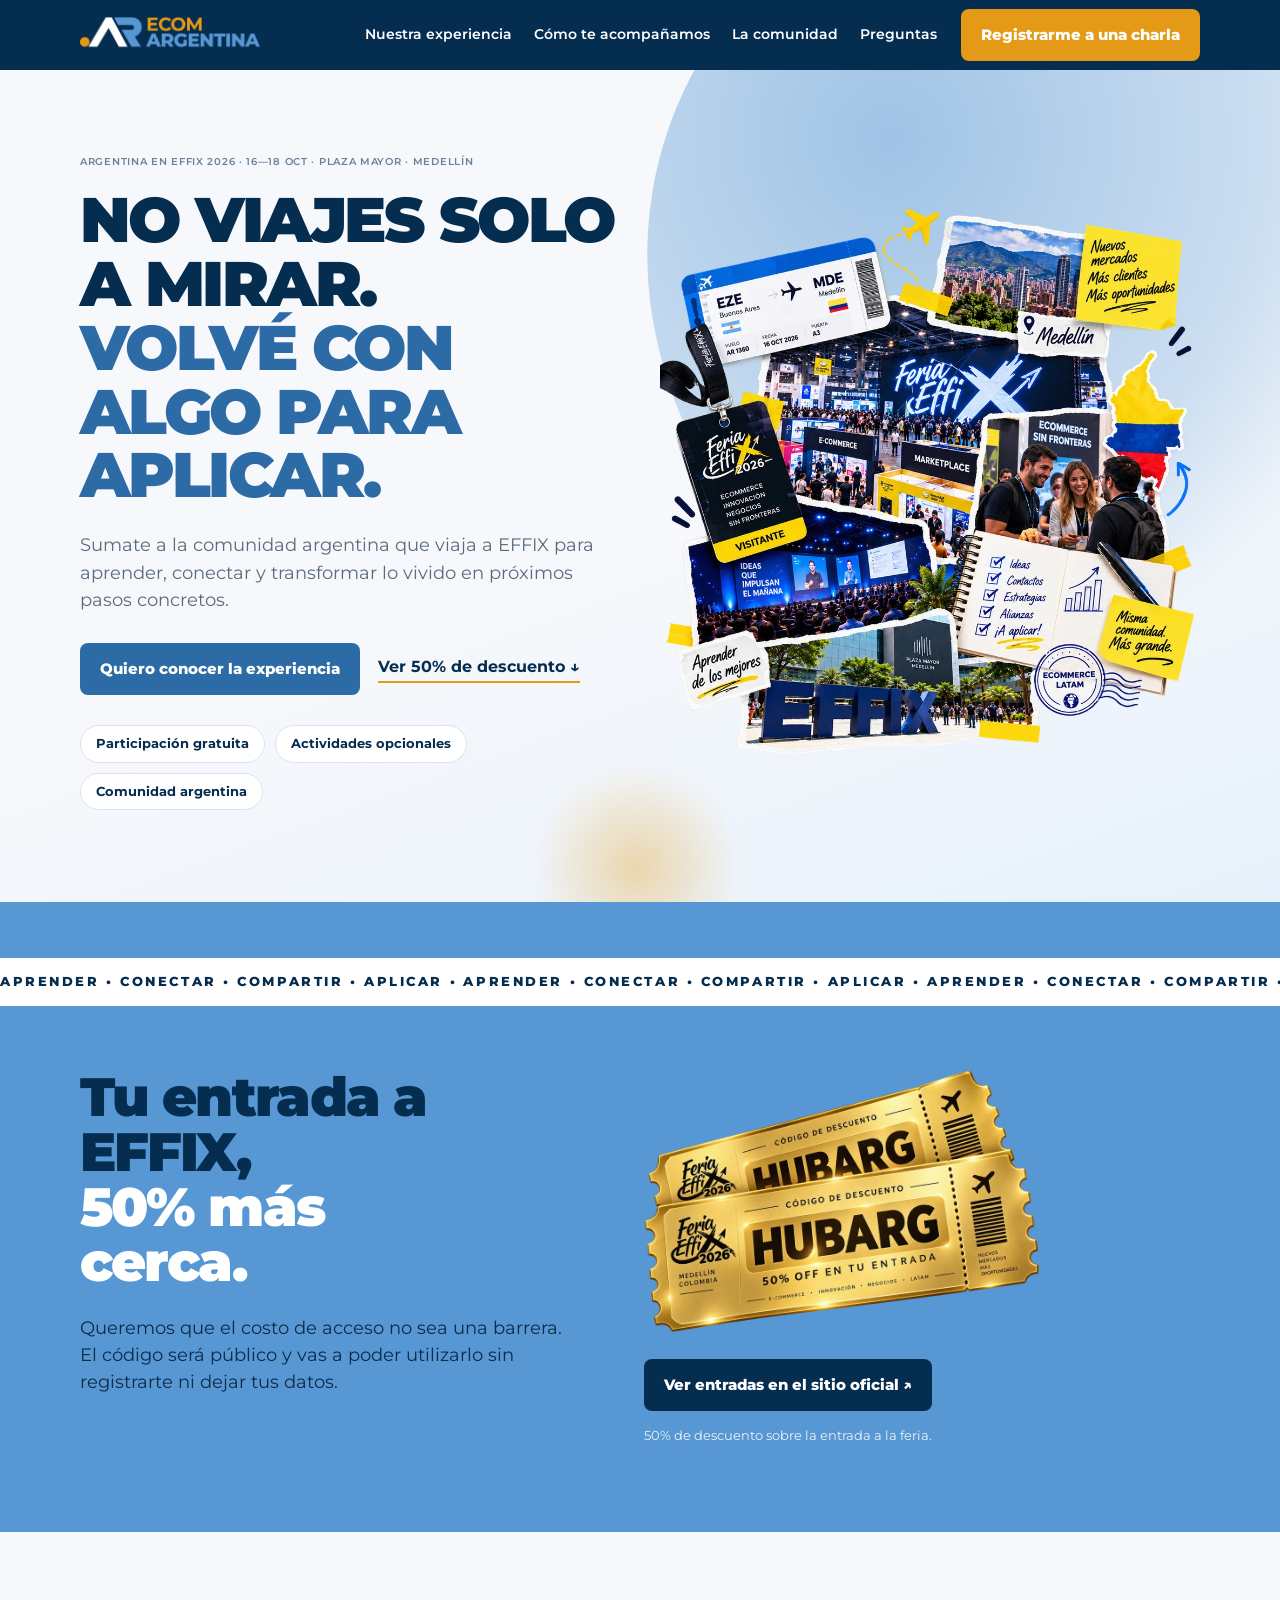
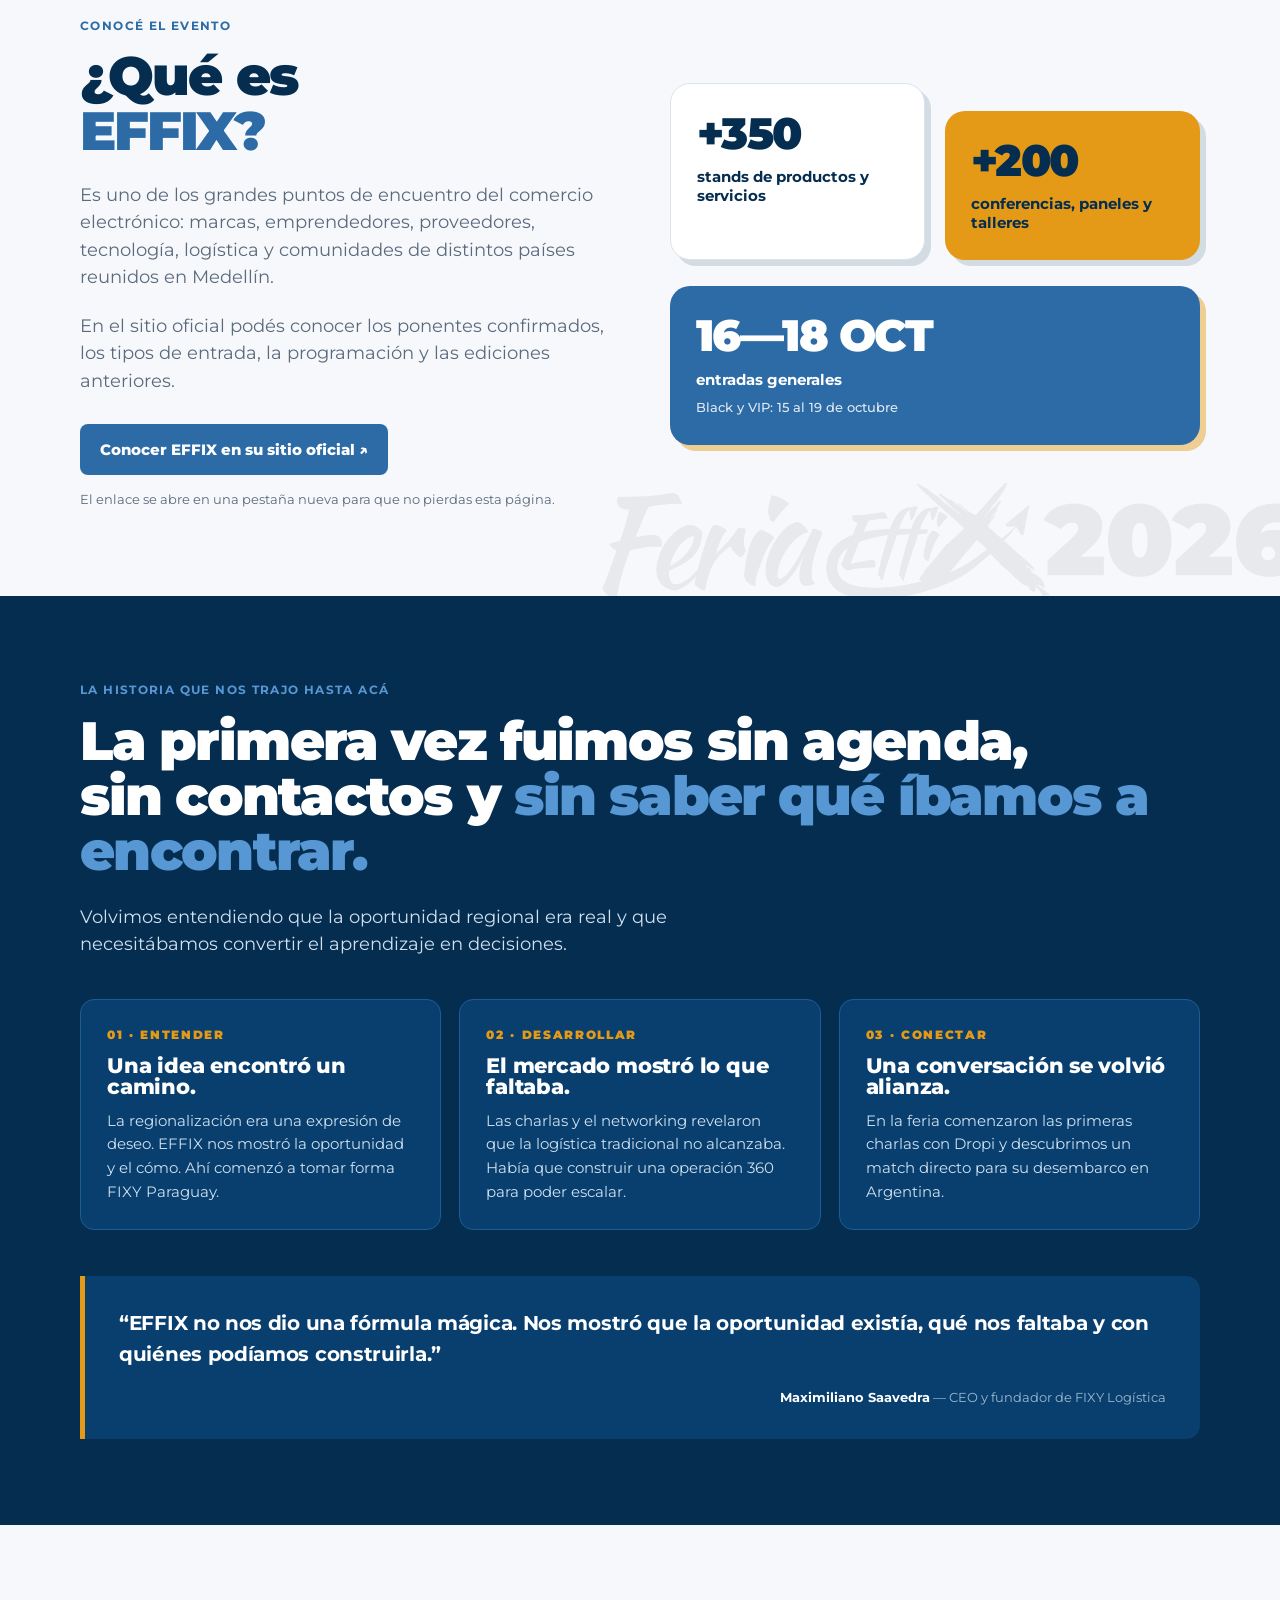
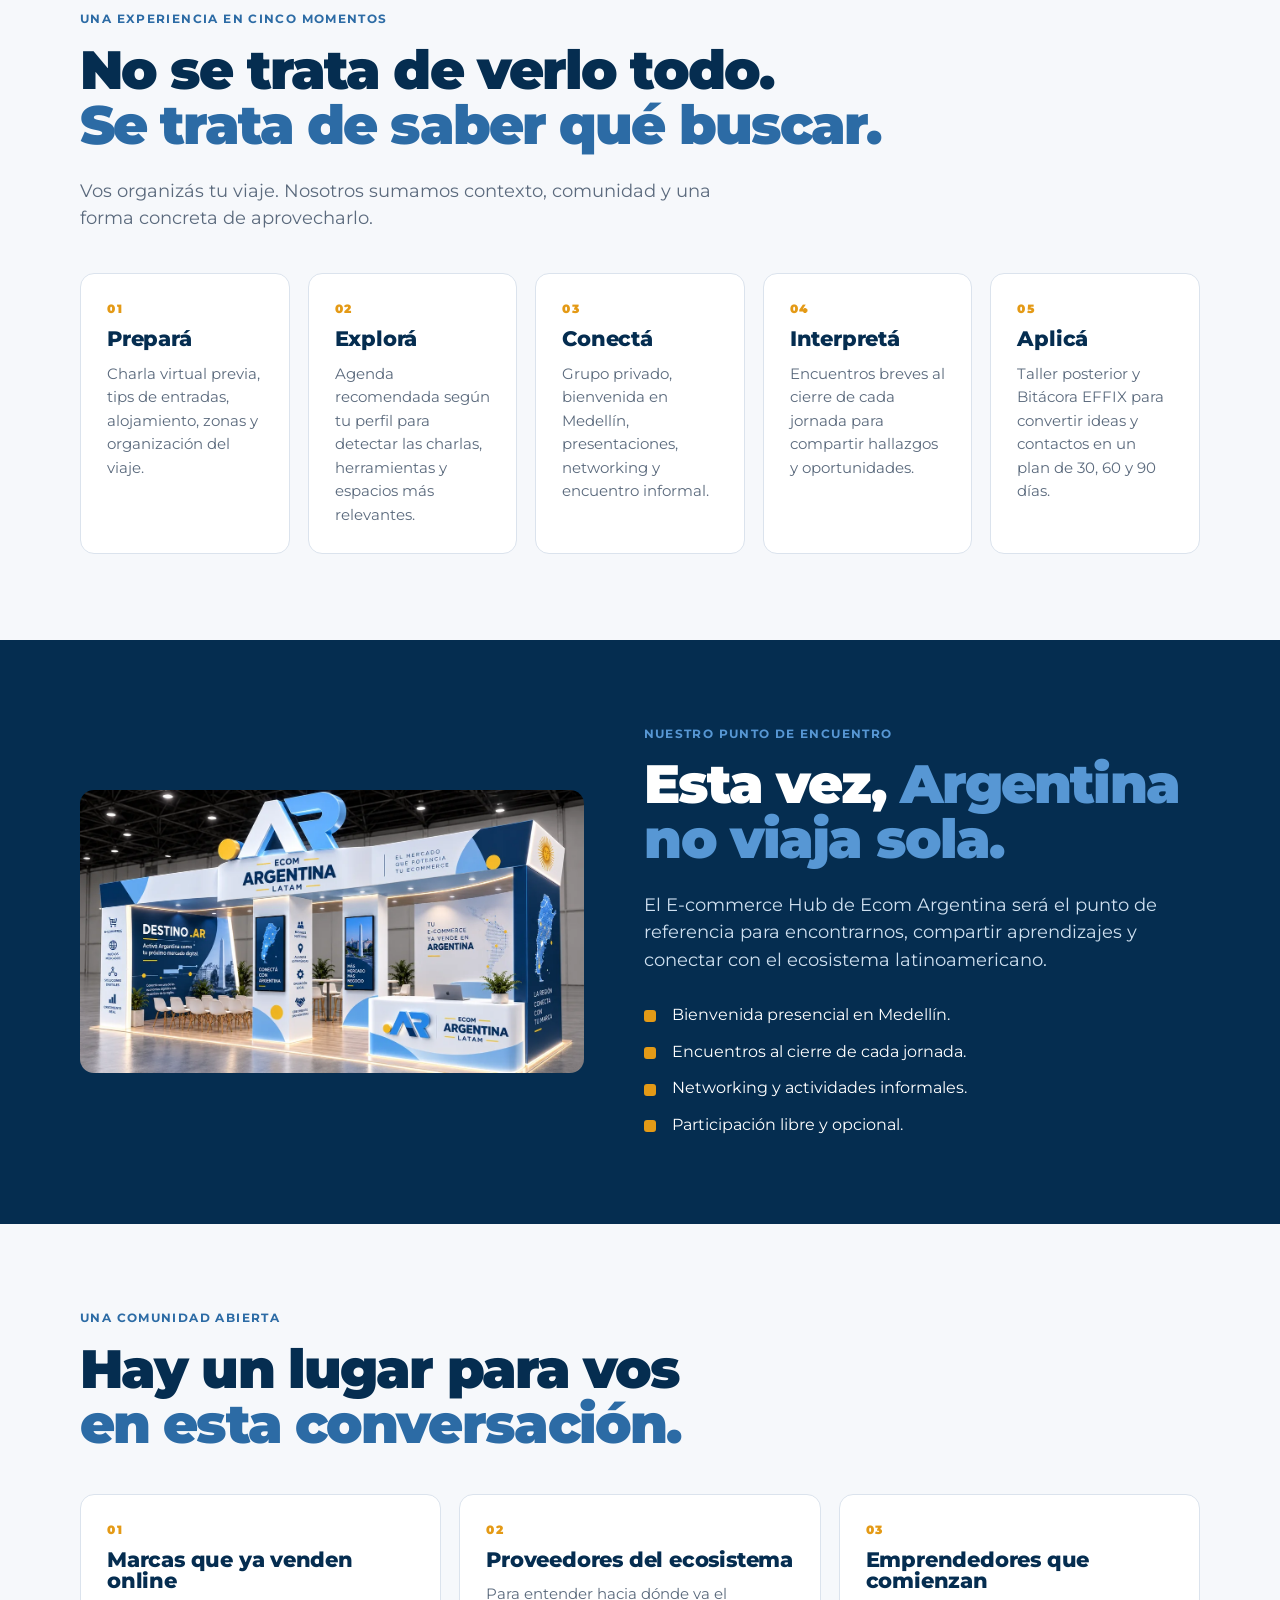
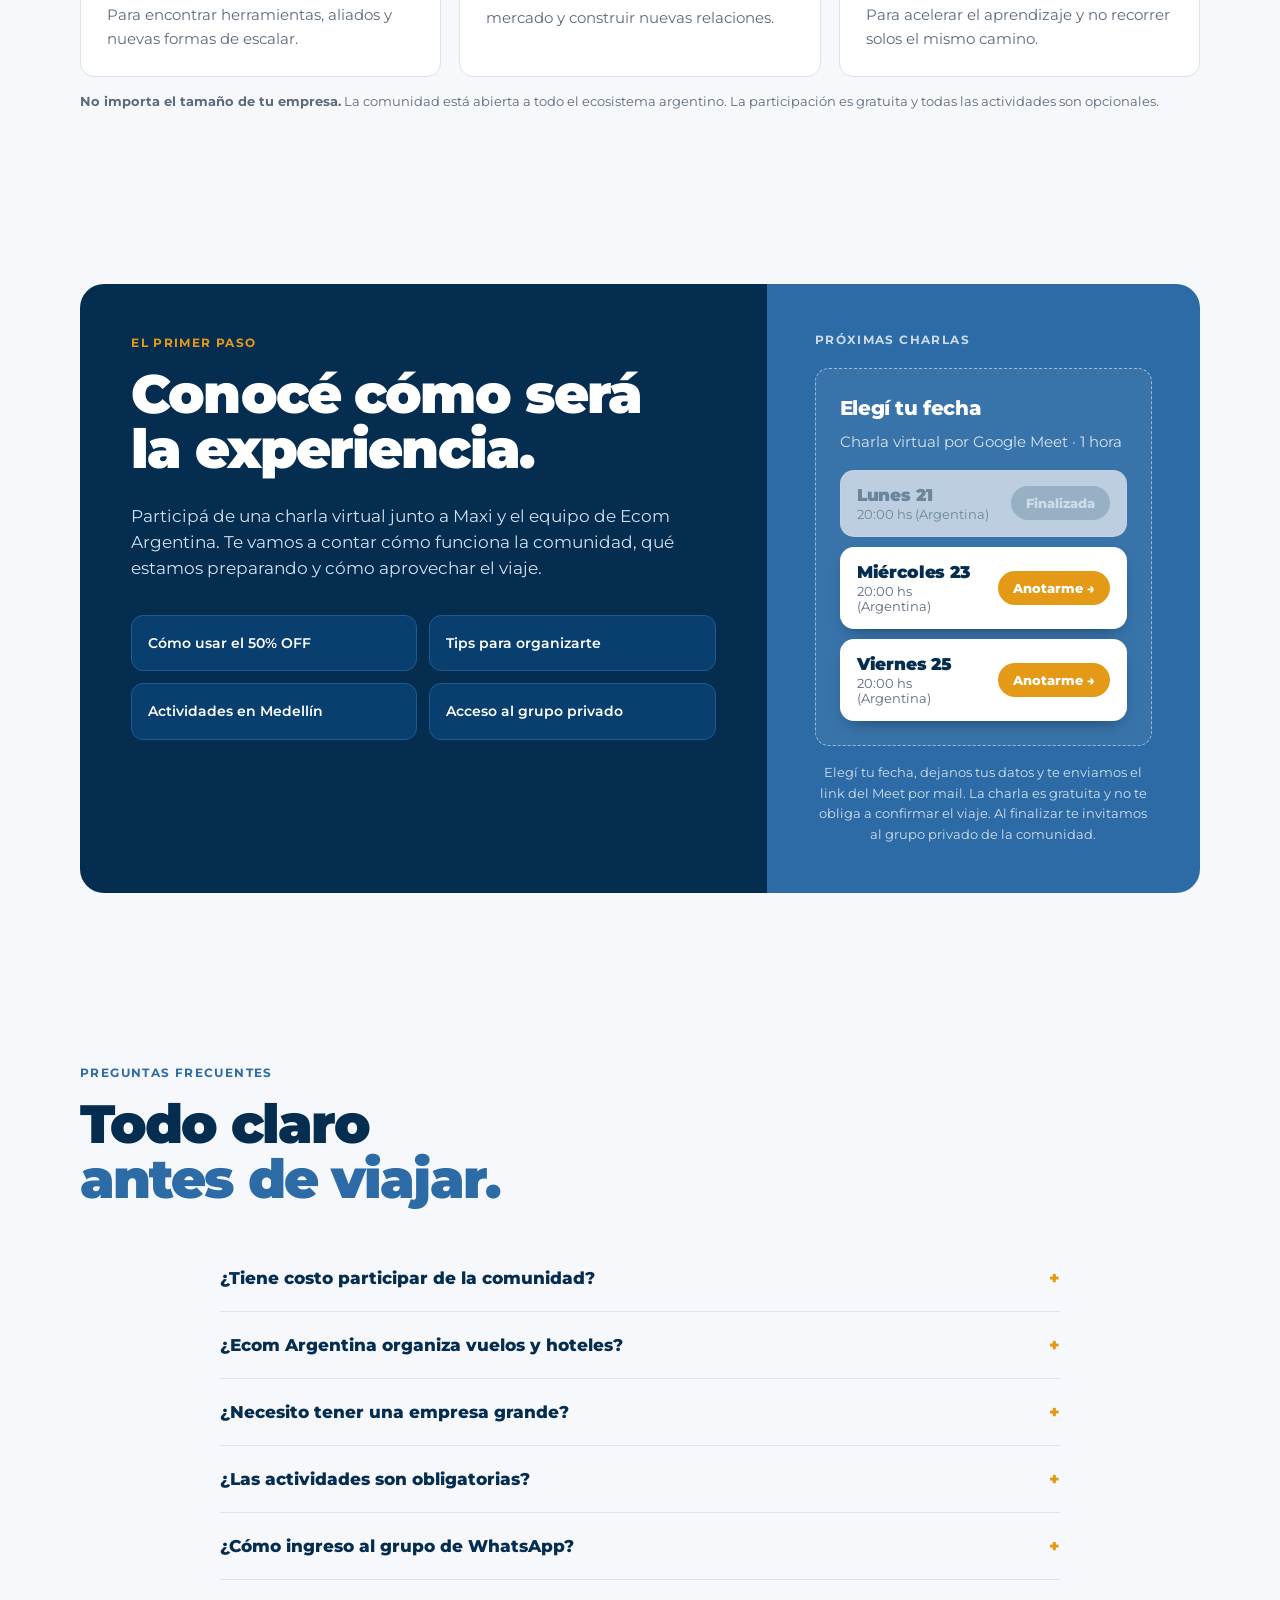
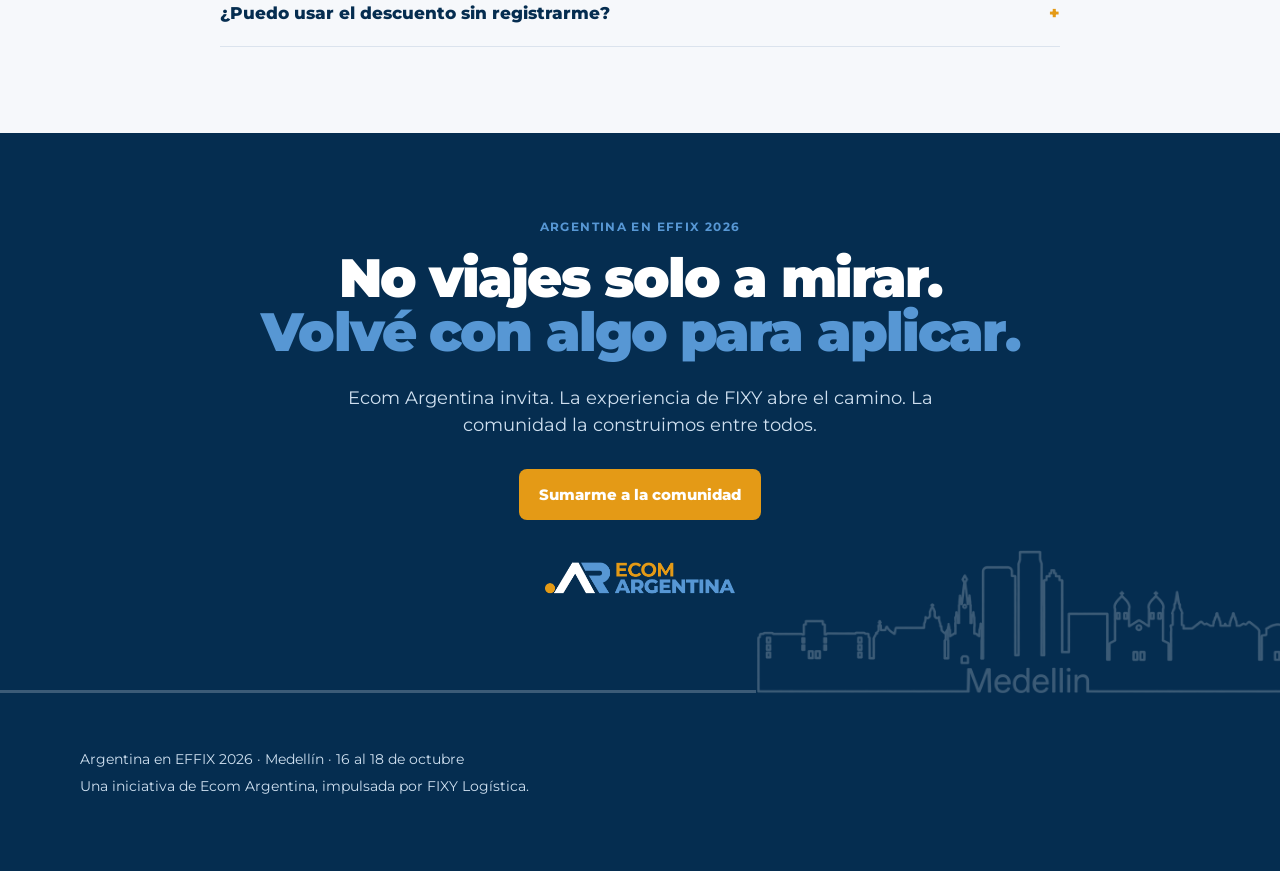
==== commit 6d421a48: "Landing /effix: charla del lunes 21 en gris como finalizada Co-Authored-By: Claude Opus 5 <noreply@a" ====
--- a/effix/index.html
+++ b/effix/index.html
@@ -195,6 +195,11 @@
     }
     @media (prefers-reduced-motion:reduce) { .step-date em { animation:none; } }
     button.step-date { width:100%; font-family:inherit; text-align:left; cursor:pointer; }
+    .step-date.is-past { background:#e9edf1; box-shadow:none; opacity:.75; cursor:default; }
+    .step-date.is-past:hover { transform:none; box-shadow:none; }
+    .step-dates .step-date.is-past b,
+    .step-dates .step-date.is-past span { color:#7c8b99; }
+    .step-date.is-past em { background:#b9c4cd; color:#fff; animation:none; }
 
     /* Modal de registro */
     .reg-modal[hidden] { display:none; }
@@ -301,6 +306,22 @@
       .eyebrow__extra { display:none; }
     }
   </style>
+  <!-- Meta Pixel — ECOM ARGENTINA (1365636232405937) -->
+  <script>
+  !function(f,b,e,v,n,t,s)
+  {if(f.fbq)return;n=f.fbq=function(){n.callMethod?
+  n.callMethod.apply(n,arguments):n.queue.push(arguments)};
+  if(!f._fbq)f._fbq=n;n.push=n;n.loaded=!0;n.version='2.0';
+  n.queue=[];t=b.createElement(e);t.async=!0;
+  t.src=v;s=b.getElementsByTagName(e)[0];
+  s.parentNode.insertBefore(t,s)}(window, document,'script',
+  'https://connect.facebook.net/en_US/fbevents.js');
+  fbq('init', '1365636232405937');
+  fbq('track', 'PageView');
+  </script>
+  <noscript><img height="1" width="1" style="display:none" alt=""
+  src="https://www.facebook.com/tr?id=1365636232405937&ev=PageView&noscript=1"></noscript>
+  <!-- End Meta Pixel Code -->
 </head>
 <body>
 
@@ -542,9 +563,9 @@
             <strong>Elegí tu fecha</strong>
             <span>Charla virtual por Google Meet · 1 hora</span>
             <div class="step-dates">
-              <button type="button" class="step-date" data-charla="Lunes 21 de septiembre - 20:00 hs" data-meet="https://meet.google.com/nts-grjb-usd">
+              <button type="button" class="step-date is-past" disabled aria-disabled="true">
                 <span style="margin:0"><b>Lunes 21</b><span>20:00 hs (Argentina)</span></span>
-                <em>Anotarme →</em>
+                <em>Finalizada</em>
               </button>
               <button type="button" class="step-date" data-charla="Miércoles 23 de septiembre - 20:00 hs" data-meet="https://meet.google.com/rbn-idjr-keh">
                 <span style="margin:0"><b>Miércoles 23</b><span>20:00 hs (Argentina)</span></span>
@@ -693,6 +714,12 @@
     if (e.key === 'Escape' && !modal.hidden) cerrar();
   });
 
+  document.querySelectorAll('a[href*="chat.whatsapp.com"]').forEach(function (a) {
+    a.addEventListener('click', function () {
+      if (window.fbq) fbq('trackCustom', 'SumarseComunidad');
+    });
+  });
+
   form.addEventListener('submit', function (e) {
     e.preventDefault();
     if (!form.nombre.value.trim() || !form.email.checkValidity()) {
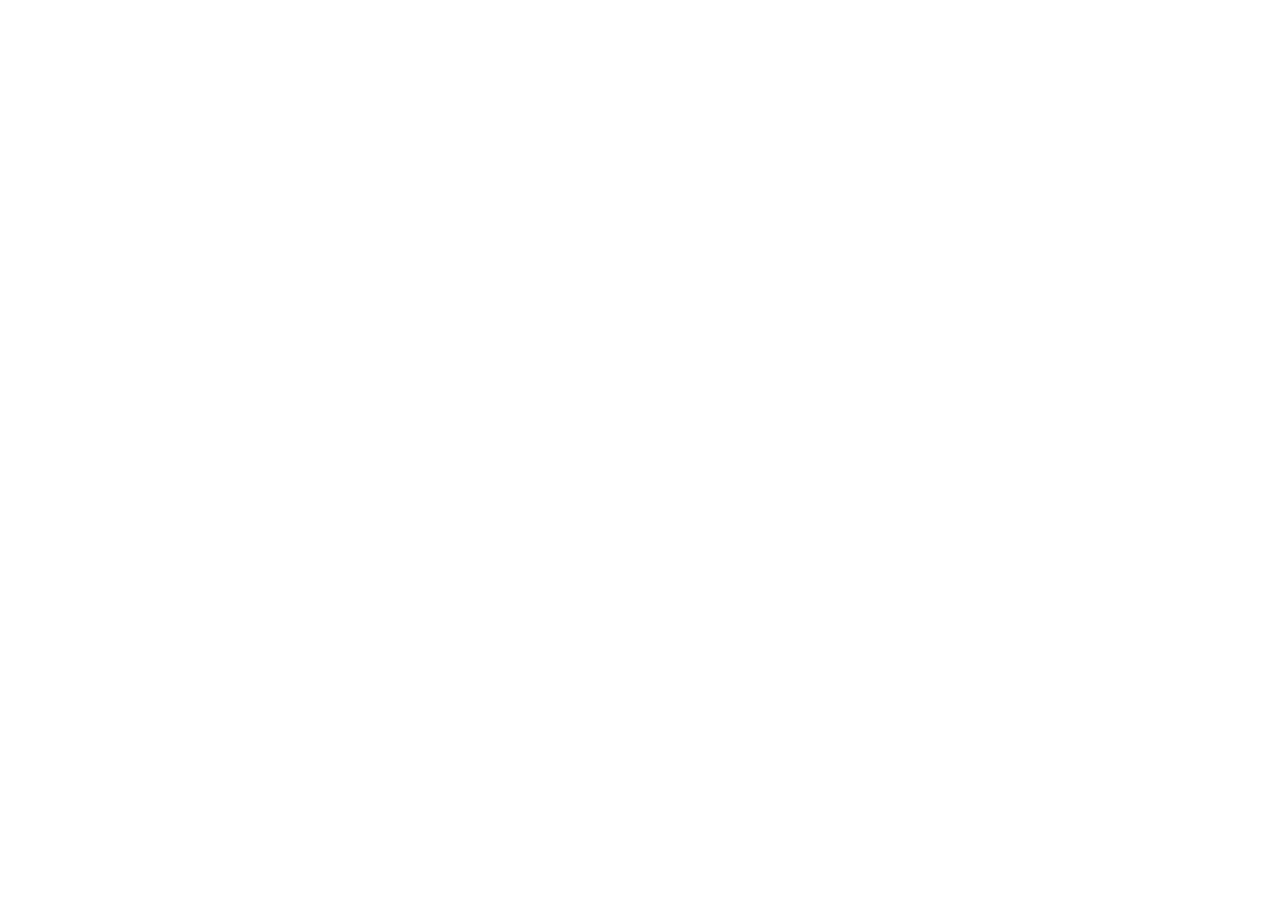
==== commit a673de97: "Desactiva /effix, sponsors y condiciones: redirigen a la home Se agrega al inicio de cada página un " ====
--- a/effix/index.html
+++ b/effix/index.html
@@ -2,6 +2,12 @@
 <html lang="es">
 <head>
   <meta charset="utf-8">
+  <!-- PÁGINA DESACTIVADA: redirige a la home. Para reactivarla, borrar este bloque hasta FIN PÁGINA DESACTIVADA -->
+<meta name="robots" content="noindex, nofollow">
+<meta http-equiv="refresh" content="0; url=https://ecomargentina.com/">
+<script>window.location.replace('https://ecomargentina.com/');</script>
+<style>html{visibility:hidden}</style>
+<!-- FIN PÁGINA DESACTIVADA -->
   <meta name="viewport" content="width=device-width, initial-scale=1">
   <meta name="description" content="Argentina en EFFIX 2026: una comunidad argentina que viaja a Medellín para aprender, conectar y volver con un plan concreto para aplicar.">
   <title>Argentina en EFFIX 2026 | Ecom Argentina</title>
